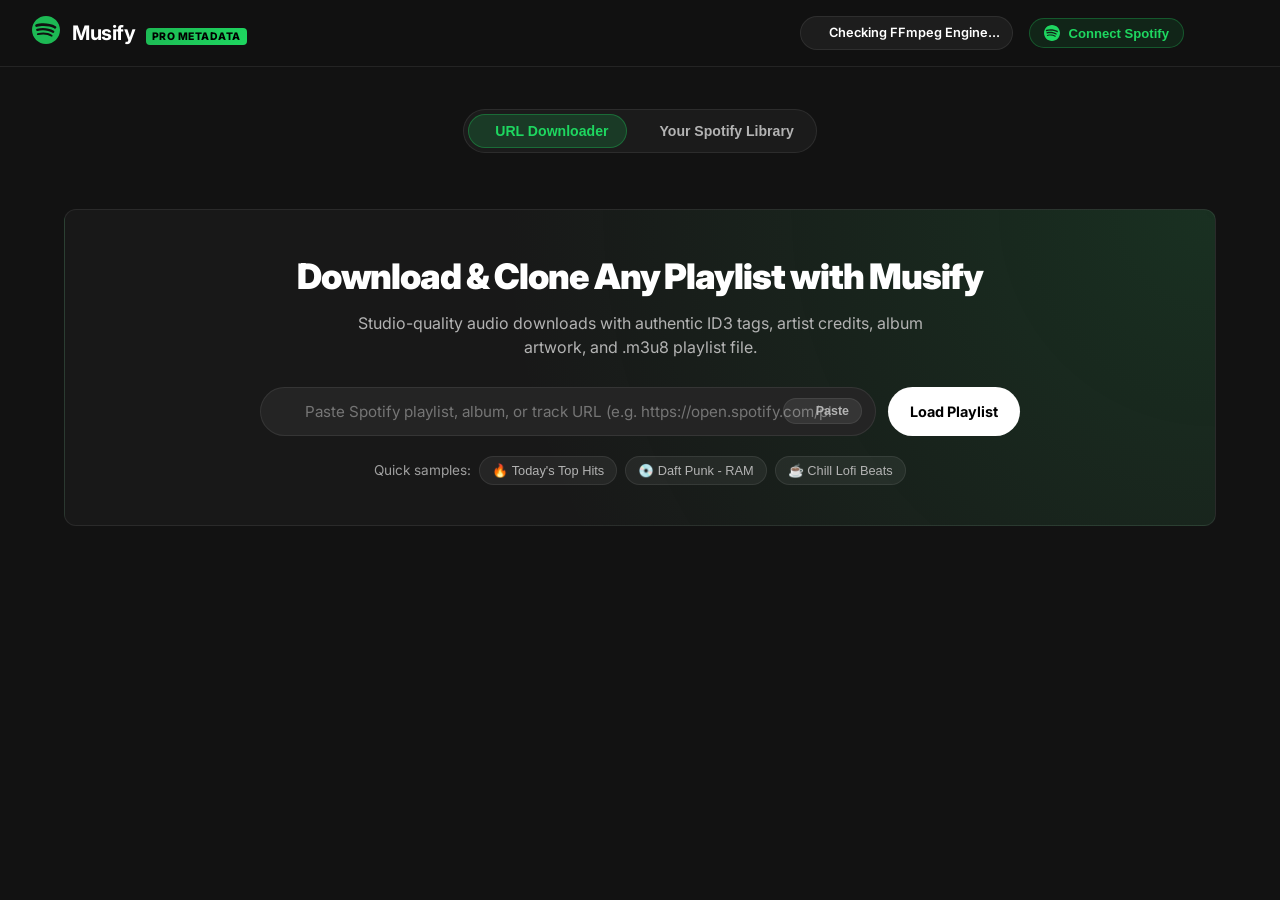
==== docs/index.html @ 2d32464d "feat: add Continue with Google (Gmail) login and port 9900 browser OAuth listener" ====
<!DOCTYPE html>
<html lang="en">
<head>
  <meta charset="UTF-8">
  <meta name="viewport" content="width=device-width, initial-scale=1.0">
  <title>Musify — Studio-Grade Music & Playlist Downloader</title>
  <link rel="icon" type="image/jpeg" href="logo.jpg">
  <link rel="stylesheet" href="style.css">
  <link rel="preconnect" href="https://fonts.googleapis.com">
  <link rel="preconnect" href="https://fonts.gstatic.com" crossorigin>
  <link href="https://fonts.googleapis.com/css2?family=Inter:wght@400;500;600;700;800&display=swap" rel="stylesheet">
  <!-- Lucide Icons -->
  <script src="https://unpkg.com/lucide@0.460.0" defer></script>
</head>
<body>
  <div class="app-container">
    
    <!-- Top Navigation Bar -->
    <header class="navbar">
      <div class="brand">
        <div class="brand-icon">
          <svg viewBox="0 0 24 24" width="28" height="28" fill="#1DB954">
            <path d="M12 0C5.373 0 0 5.373 0 12s5.373 12 12 12 12-5.373 12-12S18.627 0 12 0zm5.521 17.34c-.24.37-.73.49-1.1.25-3.01-1.84-6.8-2.26-11.26-1.24-.42.1-.84-.16-.94-.58-.1-.42.16-.84.58-.94 4.88-1.12 9.07-.64 12.47 1.41.37.24.49.73.25 1.1zm1.48-3.31c-.3.46-.92.61-1.38.31-3.46-2.13-8.73-2.75-12.82-1.51-.52.16-1.07-.14-1.23-.66-.16-.52.14-1.07.66-1.23 4.67-1.42 10.49-.72 14.46 1.71.46.3.61.92.31 1.38zm.13-3.45C15.02 8.35 8.24 8.12 4.3 9.32c-.63.19-1.3-.17-1.49-.8-.19-.63.17-1.3.8-1.49 4.54-1.38 12.01-1.11 16.66 1.65.57.34.76 1.08.42 1.65-.34.57-1.08.76-1.65.42z"/>
          </svg>
        </div>
        <div class="brand-text">
          <span class="brand-title">Musify</span>
          <span class="brand-badge">PRO METADATA</span>
        </div>
      </div>

      <div class="nav-status">
        <div id="public-url-badge" class="status-pill ready hidden" title="Public domain accessible from any device">
          <i data-lucide="globe"></i>
          <span id="public-url-text">Public Domain Live</span>
          <button type="button" id="btn-copy-public-url" class="btn-text-action" title="Copy Public URL">Copy</button>
        </div>
        <div id="ffmpeg-badge" class="status-pill">
          <span class="status-dot"></span>
          <span id="ffmpeg-status-text">Checking FFmpeg Engine...</span>
        </div>
        <button id="btn-spotify-account" class="btn-spotify-pill" title="Spotify Account" aria-label="Spotify Account">
          <div class="spotify-pill-icon">
            <svg viewBox="0 0 24 24" width="16" height="16" fill="currentColor">
              <path d="M12 0C5.373 0 0 5.373 0 12s5.373 12 12 12 12-5.373 12-12S18.627 0 12 0zm5.521 17.34c-.24.37-.73.49-1.1.25-3.01-1.84-6.8-2.26-11.26-1.24-.42.1-.84-.16-.94-.58-.1-.42.16-.84.58-.94 4.88-1.12 9.07-.64 12.47 1.41.37.24.49.73.25 1.1zm1.48-3.31c-.3.46-.92.61-1.38.31-3.46-2.13-8.73-2.75-12.82-1.51-.52.16-1.07-.14-1.23-.66-.16-.52.14-1.07.66-1.23 4.67-1.42 10.49-.72 14.46 1.71.46.3.61.92.31 1.38zm.13-3.45C15.02 8.35 8.24 8.12 4.3 9.32c-.63.19-1.3-.17-1.49-.8-.19-.63.17-1.3.8-1.49 4.54-1.38 12.01-1.11 16.66 1.65.57.34.76 1.08.42 1.65-.34.57-1.08.76-1.65.42z"/>
            </svg>
          </div>
          <img id="spotify-nav-avatar" class="spotify-nav-avatar hidden" src="" alt="Avatar" />
          <span id="spotify-user-name">Connect Spotify</span>
        </button>
        <button id="btn-mobile-transfer" class="btn-icon" title="Transfer to Mobile via QR" aria-label="Transfer to Mobile">
          <i data-lucide="smartphone"></i>
        </button>
        <button id="btn-settings-toggle" class="btn-icon" title="Preferences" aria-label="Preferences">
          <i data-lucide="settings"></i>
        </button>
      </div>
    </header>

    <!-- Main Content Area -->
    <main class="main-content">

      <!-- Navigation Tabs (Search vs Library) -->
      <div class="nav-tabs-wrapper">
        <div class="nav-tabs">
          <button type="button" id="tab-search" class="nav-tab active">
            <i data-lucide="search"></i> URL Downloader
          </button>
          <button type="button" id="tab-library" class="nav-tab">
            <i data-lucide="library"></i> Your Spotify Library
            <span id="library-status-badge" class="badge-dot hidden"></span>
          </button>
        </div>
      </div>

      <!-- Spotify Library Dashboard Section -->
      <section id="library-section" class="library-section hidden">
        <!-- Logged Out View -->
        <div id="library-logged-out" class="library-card-auth card">
          <div class="auth-card-icon">
            <svg viewBox="0 0 24 24" width="48" height="48" fill="#1DB954">
              <path d="M12 0C5.373 0 0 5.373 0 12s5.373 12 12 12 12-5.373 12-12S18.627 0 12 0zm5.521 17.34c-.24.37-.73.49-1.1.25-3.01-1.84-6.8-2.26-11.26-1.24-.42.1-.84-.16-.94-.58-.1-.42.16-.84.58-.94 4.88-1.12 9.07-.64 12.47 1.41.37.24.49.73.25 1.1zm1.48-3.31c-.3.46-.92.61-1.38.31-3.46-2.13-8.73-2.75-12.82-1.51-.52.16-1.07-.14-1.23-.66-.16-.52.14-1.07.66-1.23 4.67-1.42 10.49-.72 14.46 1.71.46.3.61.92.31 1.38zm.13-3.45C15.02 8.35 8.24 8.12 4.3 9.32c-.63.19-1.3-.17-1.49-.8-.19-.63.17-1.3.8-1.49 4.54-1.38 12.01-1.11 16.66 1.65.57.34.76 1.08.42 1.65-.34.57-1.08.76-1.65.42z"/>
            </svg>
          </div>
          <h2 class="auth-card-title">Link Your Spotify Account</h2>
          <p class="auth-card-desc">Access your private playlists and Liked Songs directly inside Musify with 1-click batch downloads.</p>
          <div class="auth-card-actions">
            <button type="button" id="btn-library-connect" class="btn btn-spotify btn-large">
              <i data-lucide="log-in"></i> Connect with Spotify
            </button>
            <button type="button" id="btn-library-manual-auth" class="btn btn-secondary">
              <i data-lucide="key"></i> Token Login
            </button>
          </div>
        </div>

        <!-- Logged In Library View -->
        <div id="library-logged-in" class="library-dashboard hidden">
          <!-- User Profile Banner -->
          <div class="user-profile-banner card">
            <div class="user-profile-left">
              <img id="user-avatar" class="user-avatar" src="" alt="Avatar" />
              <div class="user-meta">
                <div class="user-name-row">
                  <span id="user-display-name" class="user-display-name">Spotify User</span>
                  <span id="user-badge" class="badge-status-green">CONNECTED</span>
                </div>
                <div class="user-submeta">
                  <span id="user-email"></span>
                  <span class="meta-dot">•</span>
                  <span id="user-followers">0 followers</span>
                  <span class="meta-dot">•</span>
                  <span id="user-product" class="badge-mini">Free</span>
                </div>
              </div>
            </div>
            <div class="user-profile-actions">
              <button type="button" id="btn-refresh-library" class="btn btn-secondary btn-sm" title="Refresh Library">
                <i data-lucide="refresh-cw"></i> Refresh
              </button>
              <button type="button" id="btn-spotify-logout" class="btn btn-outline-danger btn-sm" title="Disconnect Account">
                <i data-lucide="log-out"></i> Disconnect
              </button>
            </div>
          </div>

          <!-- Liked Songs Spotlight Card -->
          <div class="liked-songs-card card">
            <div class="liked-songs-glow"></div>
            <div class="liked-songs-content">
              <div class="liked-songs-icon-box">
                <i data-lucide="heart" class="liked-heart-icon"></i>
              </div>
              <div class="liked-songs-info">
                <span class="liked-badge">FAVORITES</span>
                <h3 class="liked-title">Liked Songs</h3>
                <p id="liked-count-text" class="liked-desc">Loading your saved tracks...</p>
              </div>
            </div>
            <div class="liked-songs-actions">
              <button type="button" id="btn-download-liked" class="btn btn-spotify btn-large" title="Download all Liked Songs">
                <i data-lucide="arrow-down-circle"></i> Download Liked Songs
              </button>
              <button type="button" id="btn-inspect-liked" class="btn btn-secondary" title="View track list">
                <i data-lucide="list"></i> View Tracks
              </button>
            </div>
          </div>

          <!-- User Playlists Section -->
          <div class="library-playlists-header">
            <div class="section-heading">
              <h2 class="library-section-title">Your Playlists</h2>
              <span id="library-playlists-count" class="badge-pill">0 Playlists</span>
            </div>
            <div class="library-search-box">
              <i data-lucide="search" class="lib-search-icon"></i>
              <input type="text" id="library-filter-input" placeholder="Filter your playlists..." />
            </div>
          </div>

          <!-- Playlists Grid -->
          <div id="library-playlists-grid" class="library-playlists-grid">
            <!-- Dynamically populated -->
          </div>
        </div>
      </section>

      <!-- Input Section -->
      <section id="search-section" class="search-section">
        <!-- Auto-Detected Clipboard Banner -->
        <div id="clipboard-banner" class="clipboard-banner card hidden">
          <div class="clipboard-banner-left">
            <i data-lucide="sparkles" class="clipboard-icon"></i>
            <div class="clipboard-banner-text-col">
              <span class="clipboard-title">Spotify link detected in clipboard</span>
              <span id="clipboard-url-preview" class="clipboard-url"></span>
            </div>
          </div>
          <div class="clipboard-banner-actions">
            <button type="button" id="btn-clipboard-load" class="btn btn-primary btn-sm">
              <i data-lucide="arrow-down-circle"></i> Load Playlist
            </button>
            <button type="button" id="btn-clipboard-dismiss" class="btn-icon btn-sm" title="Dismiss" aria-label="Dismiss notification">
              <i data-lucide="x"></i>
            </button>
          </div>
        </div>

        <div class="search-box-card">
          <h1 class="search-headline">Download & Clone Any Playlist with Musify</h1>
          <p class="search-subhead">Studio-quality audio downloads with authentic ID3 tags, artist credits, album artwork, and .m3u8 playlist file.</p>
          
          <form id="fetch-form" class="url-input-container">
            <div class="input-wrapper">
              <i data-lucide="link" class="input-icon"></i>
              <input 
                type="text" 
                id="playlist-url" 
                placeholder="Paste Spotify playlist, album, or track URL (e.g. https://open.spotify.com/playlist/...)"
                autocomplete="off"
                aria-label="Spotify playlist, album, or track URL"
                required
              />
              <button type="button" id="btn-paste-clipboard" class="btn-input-action" title="Paste Spotify URL from Clipboard">
                <i data-lucide="clipboard"></i> Paste
              </button>
              <button type="button" id="btn-clear-url" class="btn-clear hidden" title="Clear">
                <i data-lucide="x"></i>
              </button>
            </div>
            <button type="submit" id="btn-fetch" class="btn btn-primary">
              <span class="btn-text">Load Playlist</span>
              <div class="spinner hidden" id="fetch-spinner"></div>
            </button>
          </form>

          <div class="quick-examples">
            <span>Quick samples:</span>
            <button type="button" class="btn-chip" data-url="https://open.spotify.com/playlist/37i9dQZF1DXcBWIGoYBM5M">🔥 Today's Top Hits</button>
            <button type="button" class="btn-chip" data-url="https://open.spotify.com/album/4m2880jivSbbyEGAKfITCa">💿 Daft Punk - RAM</button>
            <button type="button" class="btn-chip" data-url="https://open.spotify.com/playlist/37i9dQZF1DX4t95PaoR1T0">☕ Chill Lofi Beats</button>
          </div>

          <!-- Recent Playlists History -->
          <div id="recent-section" class="recent-section hidden">
            <div class="recent-header">
              <span class="recent-title"><i data-lucide="history"></i> Recent Playlists</span>
              <button type="button" id="btn-clear-recent" class="btn-text-action">Clear History</button>
            </div>
            <div id="recent-grid" class="recent-grid">
              <!-- Dynamically populated from localStorage -->
            </div>
          </div>
        </div>
      </section>

      <!-- Preferences / Settings Panel (Collapsible) -->
      <section id="settings-panel" class="settings-panel card hidden">
        <div class="settings-header">
          <h3><i data-lucide="sliders"></i> Download Preferences</h3>
          <button id="btn-close-settings" class="btn-icon" title="Close Settings" aria-label="Close Settings"><i data-lucide="x"></i></button>
        </div>
        <div class="settings-grid">
          <div class="form-group">
            <label for="setting-outdir">Download Directory</label>
            <div class="dir-picker-row">
              <input type="text" id="setting-outdir" placeholder="Loading default..." />
              <button type="button" id="btn-browse-folder" class="btn btn-secondary" title="Pick destination folder with Windows dialog">
                <i data-lucide="folder-search"></i> Change...
              </button>
              <button type="button" id="btn-open-dir" class="btn btn-secondary" title="Reveal in Windows Explorer">
                <i data-lucide="folder-open"></i> Open
              </button>
            </div>
            <small>Tracks and playlist files will be saved in subfolders here.</small>
          </div>

          <div class="form-group">
            <label for="setting-format">Audio Format</label>
            <select id="setting-format">
              <option value="mp3" selected>MP3 (Universal compatibility)</option>
              <option value="m4a">M4A / AAC (Apple & Mobile friendly)</option>
              <option value="flac">FLAC (Lossless Source)</option>
              <option value="opus">OPUS (Modern & efficient)</option>
            </select>
          </div>

          <div class="form-group">
            <label for="setting-bitrate">Audio Bitrate</label>
            <select id="setting-bitrate">
              <option value="320" selected>320 kbps (Maximum Quality)</option>
              <option value="256">256 kbps (High Quality)</option>
              <option value="192">192 kbps (Standard Quality)</option>
              <option value="128">128 kbps (Compact)</option>
            </select>
          </div>

          <div class="form-group">
            <label for="setting-naming">File Naming Scheme</label>
            <select id="setting-naming">
              <option value="{artist} - {title}" selected>Artist - Song Title.mp3</option>
              <option value="{track_number} - {artist} - {title}">01 - Artist - Song Title.mp3</option>
            </select>
          </div>

          <div class="form-group">
            <label for="setting-concurrency">Concurrent Downloads</label>
            <select id="setting-concurrency">
              <option value="1">1 track at a time (Sequential)</option>
              <option value="2">2 tracks at a time</option>
              <option value="3" selected>3 tracks at a time (Recommended & Safe)</option>
              <option value="4">4 tracks at a time (Fast)</option>
              <option value="5">5 tracks at a time (Very Fast)</option>
              <option value="6">6 tracks at a time (Ultra Fast)</option>
            </select>
            <small>Safely downloads multiple songs simultaneously with high-speed chunking and rate-limit protection.</small>
          </div>
        </div>

        <div class="settings-toggles">
          <label class="checkbox-label">
            <input type="checkbox" id="toggle-m3u8" checked>
            <span>Create <code>.m3u8</code> playlist file (clones order for media players)</span>
          </label>
          <label class="checkbox-label">
            <input type="checkbox" id="toggle-artwork" checked>
            <span>Embed full-resolution album artwork into audio files</span>
          </label>
          <label class="checkbox-label">
            <input type="checkbox" id="toggle-overwrite">
            <span>Overwrite already downloaded files</span>
          </label>
        </div>
      </section>

      <!-- Skeleton Shimmer Loading Placeholder -->
      <section id="skeleton-section" class="skeleton-section card hidden">
        <div class="skeleton-header">
          <div class="skeleton-box skeleton-cover shimmer"></div>
          <div class="skeleton-meta">
            <div class="skeleton-box skeleton-badge shimmer"></div>
            <div class="skeleton-box skeleton-title shimmer"></div>
            <div class="skeleton-box skeleton-desc shimmer"></div>
            <div class="skeleton-box skeleton-meta-row shimmer"></div>
          </div>
        </div>
        <div class="skeleton-tracks">
          <div class="skeleton-row shimmer"></div>
          <div class="skeleton-row shimmer"></div>
          <div class="skeleton-row shimmer"></div>
          <div class="skeleton-row shimmer"></div>
          <div class="skeleton-row shimmer"></div>
        </div>
      </section>

      <!-- Playlist Preview & Track List Section -->
      <section id="playlist-section" class="playlist-section hidden">
        
        <!-- Playlist Banner Header -->
        <div class="playlist-header card">
          <div class="playlist-cover-wrapper">
            <img id="pl-cover" src="data:image/svg+xml,%3Csvg xmlns='http://www.w3.org/2000/svg' width='1' height='1'%3E%3C/svg%3E" alt="Cover Artwork" class="playlist-cover" />
            <div class="cover-overlay">
              <i data-lucide="music"></i>
            </div>
          </div>
          
          <div class="playlist-info">
            <span id="pl-type" class="pl-type-badge">PLAYLIST</span>
            <h2 id="pl-title" class="pl-title">Playlist Title</h2>
            <p id="pl-desc" class="pl-desc">Curator description</p>
            
            <div class="pl-meta">
              <span class="author"><i data-lucide="user"></i> <strong id="pl-author">Spotify</strong></span>
              <span class="separator">•</span>
              <span class="count"><i data-lucide="list-music"></i> <strong id="pl-count">0</strong> songs</span>
              <span class="separator">•</span>
              <span class="duration"><i data-lucide="clock"></i> <span id="pl-duration">0 min</span></span>
            </div>

            <!-- Quick Quality Switcher Pills -->
            <div class="quick-quality-bar">
              <span class="quick-quality-label"><i data-lucide="sparkles"></i> Quality:</span>
              <div class="quality-pills" id="quality-pills">
                <button type="button" class="pill-btn active" data-format="mp3" data-bitrate="320">MP3 320k</button>
                <button type="button" class="pill-btn" data-format="m4a" data-bitrate="256">M4A 256k</button>
                <button type="button" class="pill-btn" data-format="flac" data-bitrate="320">FLAC Lossless</button>
                <button type="button" class="pill-btn" data-format="opus" data-bitrate="256">OPUS High</button>
              </div>
            </div>

            <div class="pl-actions">
              <button id="btn-start-download" class="btn btn-success btn-large">
                <i data-lucide="download"></i>
                <span id="download-btn-label">Download All (0 tracks)</span>
              </button>

              <button id="btn-retry-failed" class="btn btn-warning hidden" title="Retry downloading failed tracks">
                <i data-lucide="refresh-cw"></i> Retry Failed (<span id="pl-failed-count">0</span>)
              </button>
              
              <button id="btn-open-folder" class="btn btn-secondary" title="Open Destination Folder">
                <i data-lucide="folder"></i> Open Folder
              </button>

              <div class="select-controls">
                <button type="button" id="btn-select-all" class="btn-text-action">Select All</button>
                <span class="separator">|</span>
                <button type="button" id="btn-deselect-all" class="btn-text-action">Deselect All</button>
                <span class="separator">|</span>
                <button type="button" id="btn-invert-select" class="btn-text-action">Invert</button>
                <span class="selection-pill" id="selection-summary-pill">0 selected</span>
              </div>
            </div>
          </div>
        </div>

        <!-- In-Playlist Search & Filter Bar -->
        <div class="filter-controls-bar">
          <div class="filter-input-wrapper">
            <i data-lucide="search" class="filter-icon"></i>
            <input 
              type="text" 
              id="track-filter-input" 
              placeholder="Filter songs by title, artist, or album..." 
              autocomplete="off" 
              aria-label="Filter songs by title, artist, or album"
            />
            <button type="button" id="btn-clear-filter" class="btn-clear hidden" title="Clear filter" aria-label="Clear song filter">
              <i data-lucide="x"></i>
            </button>
          </div>
          <div class="filter-quick-chips" id="filter-quick-chips">
            <button type="button" class="filter-chip active" data-filter="all">All (<span id="chip-all-count">0</span>)</button>
            <button type="button" class="filter-chip" data-filter="selected">Selected (<span id="chip-selected-count">0</span>)</button>
            <button type="button" class="filter-chip" data-filter="unselected">Unselected (<span id="chip-unselected-count">0</span>)</button>
            <button type="button" class="filter-chip" data-filter="downloaded">Downloaded (<span id="chip-done-count">0</span>)</button>
            <button type="button" class="filter-chip" data-filter="failed">Failed (<span id="chip-failed-count">0</span>)</button>
          </div>
          <div class="filter-stats">
            <span id="filter-counter" class="filter-counter-badge">Showing all songs</span>
          </div>
        </div>

        <!-- Tracks Table -->
        <div class="tracks-card card">
          <div class="tracks-table-header">
            <div class="col-check">
              <input type="checkbox" id="check-all" checked title="Toggle all" aria-label="Select or deselect all tracks" />
            </div>
            <div class="col-num">#</div>
            <div class="col-title">Title & Artist</div>
            <div class="col-album">Album</div>
            <div class="col-dur"><i data-lucide="clock"></i></div>
            <div class="col-actions">Get</div>
            <div class="col-status">Status</div>
          </div>

          <div id="tracks-list" class="tracks-list">
            <!-- Dynamically populated rows -->
          </div>

          <div id="tracks-sentinel" class="tracks-sentinel hidden">
            <button type="button" id="btn-load-more" class="btn btn-secondary btn-sm">
              <i data-lucide="chevrons-down"></i> Load More Tracks...
            </button>
          </div>
        </div>

      </section>

    </main>

    <!-- Expandable Live Queue Drawer -->
    <div id="queue-drawer" class="queue-drawer card hidden">
      <div class="queue-header">
        <div class="queue-heading">
          <i data-lucide="layers"></i>
          <span>Active Download Stream</span>
          <span class="queue-badge" id="queue-active-count">0 active</span>
        </div>
        <button type="button" id="btn-close-queue" class="btn-icon" title="Hide Queue" aria-label="Close Live Queue Drawer"><i data-lucide="chevron-down"></i></button>
      </div>
      <div id="queue-items-container" class="queue-items-container">
        <div class="queue-empty" id="queue-empty-msg">No active downloads in flight</div>
      </div>
    </div>

    <!-- Floating Live Download Bar -->
    <footer id="download-bar" class="download-bar hidden">
      <div class="bar-content">
        <div class="bar-left">
          <div class="pulse-indicator"></div>
          <div class="bar-details">
            <div class="bar-title">
              <span id="bar-status-text">Downloading tracks...</span>
              <span id="bar-progress-text" class="bar-counter">0 / 0 (0%)</span>
            </div>
            <div class="bar-metrics-row">
              <span id="bar-speed" class="bar-metric"><i data-lucide="zap"></i> <span id="bar-speed-val">0 KB/s</span></span>
              <span class="bar-metric-sep">•</span>
              <span id="bar-eta" class="bar-metric"><i data-lucide="timer"></i> <span id="bar-eta-val">Calculating...</span></span>
              <span class="bar-metric-sep">•</span>
              <span id="bar-streams" class="bar-metric"><i data-lucide="layers"></i> <span id="bar-streams-val">3 active</span></span>
            </div>
            <div class="progress-track">
              <div id="bar-progress-fill" class="progress-fill" style="width: 0%"></div>
            </div>
          </div>
        </div>

        <div class="bar-right">
          <button id="btn-bar-toggle-queue" class="btn btn-secondary btn-sm" title="Toggle Live Queue">
            <i data-lucide="layers"></i> Queue (<span id="btn-queue-count">0</span>)
          </button>
          <button id="btn-bar-open-folder" class="btn btn-secondary btn-sm" title="Open Destination Folder">
            <i data-lucide="folder"></i> Show in Explorer
          </button>
          <button id="btn-bar-cancel" class="btn btn-danger btn-sm" title="Cancel Active Downloads">
            <i data-lucide="x-circle"></i> Cancel
          </button>
        </div>
      </div>
    </footer>

    <!-- Floating Audio Preview Mini-Player -->
    <div id="mini-player" class="mini-player card hidden">
      <div class="mini-player-track">
        <img id="mp-cover" src="data:image/svg+xml,%3Csvg xmlns='http://www.w3.org/2000/svg' width='1' height='1'%3E%3C/svg%3E" alt="Cover" class="mp-cover" />
        <div class="mp-details">
          <div class="mp-title-row">
            <span id="mp-title" class="mp-title">Song Title</span>
            <span id="mp-quality-badge" class="badge-status queued">Preview (30s)</span>
          </div>
          <div id="mp-artist" class="mp-artist">Artist Name</div>
        </div>
      </div>
      <div class="mp-center-controls">
        <button id="mp-btn-play" class="btn-icon btn-mp-play" aria-label="Play or Pause"><i data-lucide="pause"></i></button>
        <div class="mp-timeline">
          <span id="mp-current-time" class="mp-time">0:00</span>
          <div class="mp-progress-bar" id="mp-progress-bar">
            <div id="mp-progress-fill" class="mp-progress-fill" style="width: 0%"></div>
          </div>
          <span id="mp-total-time" class="mp-time">0:30</span>
        </div>
      </div>
      <div class="mp-right-controls">
        <div class="equalizer-bars" id="equalizer-bars">
          <span></span><span></span><span></span><span></span>
        </div>
        <button id="mp-btn-lyrics" class="btn-icon" title="Karaoke Synced Lyrics" aria-label="Toggle Lyrics"><i data-lucide="mic-2"></i></button>
        <button id="mp-btn-mute" class="btn-icon" title="Mute / Unmute" aria-label="Mute or Unmute"><i data-lucide="volume-2"></i></button>
        <input type="range" id="mp-volume" min="0" max="1" step="0.05" value="0.8" class="mp-slider" title="Volume" aria-label="Audio Volume" />
        <button id="mp-btn-close" class="btn-icon" title="Close Preview" aria-label="Close Preview Player"><i data-lucide="x"></i></button>
      </div>
    </div>

    <!-- Glassmorphic Karaoke Synced Lyrics Drawer -->
    <div id="lyrics-drawer" class="lyrics-drawer card hidden">
      <div class="lyrics-drawer-header">
        <div class="lyrics-header-info">
          <i data-lucide="mic-2" class="lyrics-header-icon"></i>
          <div>
            <div id="lyrics-track-title" class="lyrics-title">Song Title</div>
            <div id="lyrics-track-artist" class="lyrics-artist">Live Synchronized</div>
          </div>
        </div>
        <div class="lyrics-header-actions">
          <span id="lyrics-source-badge" class="badge-status completed">SYNCED</span>
          <button type="button" id="btn-close-lyrics" class="btn-icon" title="Close Lyrics" aria-label="Close Lyrics"><i data-lucide="x"></i></button>
        </div>
      </div>
      <div id="lyrics-lines-container" class="lyrics-lines-container">
        <div class="lyrics-empty-state">
          <i data-lucide="music-2"></i>
          <p>Play a track to view live synchronized lyrics</p>
        </div>
      </div>
    </div>

    <!-- Download Completion Celebration Modal -->
    <div id="completion-modal" class="modal-overlay hidden" role="dialog" aria-modal="true" aria-labelledby="modal-title">
      <div class="modal-card card">
        <div class="modal-icon-success">
          <i data-lucide="check-circle-2"></i>
        </div>
        <h2 id="modal-title" class="modal-title">Downloads Complete!</h2>
        <p id="modal-summary-text" class="modal-desc">All selected tracks have been downloaded with metadata and high-res cover art.</p>
        
        <div class="modal-stats-grid">
          <div class="modal-stat">
            <span class="stat-num" id="modal-stat-count">0</span>
            <span class="stat-label">Tracks Saved</span>
          </div>
          <div class="modal-stat">
            <span class="stat-num" id="modal-stat-time">0s</span>
            <span class="stat-label">Total Time</span>
          </div>
          <div class="modal-stat">
            <span class="stat-num" id="modal-stat-failures">0</span>
            <span class="stat-label">Failed</span>
          </div>
        </div>

        <div class="modal-actions">
          <button id="btn-modal-retry-failed" class="btn btn-warning btn-large hidden">
            <i data-lucide="refresh-cw"></i> Retry Failed Tracks (<span id="modal-failed-count">0</span>)
          </button>
          <button id="btn-modal-open-folder" class="btn btn-success btn-large">
            <i data-lucide="folder-open"></i> Open Music Folder
          </button>
          <button id="btn-modal-close" class="btn btn-secondary">
            Close
          </button>
        </div>
      </div>
    </div>

    <!-- Spotify Connect & Auth Modal -->
    <div id="spotify-auth-modal" class="modal-overlay hidden">
      <div class="modal-card auth-modal-card">
        <div class="modal-header">
          <div class="auth-modal-title-row">
            <svg viewBox="0 0 24 24" width="28" height="28" fill="#1DB954">
              <path d="M12 0C5.373 0 0 5.373 0 12s5.373 12 12 12 12-5.373 12-12S18.627 0 12 0zm5.521 17.34c-.24.37-.73.49-1.1.25-3.01-1.84-6.8-2.26-11.26-1.24-.42.1-.84-.16-.94-.58-.1-.42.16-.84.58-.94 4.88-1.12 9.07-.64 12.47 1.41.37.24.49.73.25 1.1zm1.48-3.31c-.3.46-.92.61-1.38.31-3.46-2.13-8.73-2.75-12.82-1.51-.52.16-1.07-.14-1.23-.66-.16-.52.14-1.07.66-1.23 4.67-1.42 10.49-.72 14.46 1.71.46.3.61.92.31 1.38zm.13-3.45C15.02 8.35 8.24 8.12 4.3 9.32c-.63.19-1.3-.17-1.49-.8-.19-.63.17-1.3.8-1.49 4.54-1.38 12.01-1.11 16.66 1.65.57.34.76 1.08.42 1.65-.34.57-1.08.76-1.65.42z"/>
            </svg>
            <h2 class="modal-title">Link Spotify Account</h2>
          </div>
          <button type="button" id="btn-close-auth-modal" class="btn-icon" title="Close" aria-label="Close modal">
            <i data-lucide="x"></i>
          </button>
        </div>

        <div class="auth-modal-body">
          <!-- Method 1: Google & Browser Authorization -->
          <div class="auth-method-card active">
            <div class="auth-method-header">
              <span class="auth-badge-recommended">RECOMMENDED</span>
              <h3 class="auth-method-title">Browser Authorization</h3>
              <p class="auth-method-desc">Opens in your default browser (Chrome/Edge) where your Spotify or Google account is already logged in. Zero webview blocks!</p>
            </div>

            <div class="auth-actions-stack">
              <!-- Google / Gmail Login Button -->
              <button type="button" id="btn-modal-google-login" class="btn btn-google btn-block btn-large">
                <svg viewBox="0 0 24 24" width="22" height="22" class="google-icon">
                  <path fill="#4285F4" d="M22.56 12.25c0-.78-.07-1.53-.2-2.25H12v4.26h5.92c-.26 1.37-1.04 2.53-2.21 3.31v2.77h3.57c2.08-1.92 3.28-4.74 3.28-8.09z"/>
                  <path fill="#34A853" d="M12 23c2.97 0 5.46-.98 7.28-2.66l-3.57-2.77c-.98.66-2.23 1.06-3.71 1.06-2.86 0-5.29-1.93-6.16-4.53H2.18v2.84C3.99 20.53 7.7 23 12 23z"/>
                  <path fill="#FBBC05" d="M5.84 14.09c-.22-.66-.35-1.36-.35-2.09s.13-1.43.35-2.09V7.06H2.18C1.43 8.55 1 10.22 1 12s.43 3.45 1.18 4.94l2.85-2.22.81-.63z"/>
                  <path fill="#EA4335" d="M12 5.38c1.62 0 3.06.56 4.21 1.64l3.15-3.15C17.45 2.09 14.97 1 12 1 7.7 1 3.99 3.47 2.18 7.06l3.66 2.84c.87-2.6 3.3-4.52 6.16-4.52z"/>
                </svg>
                <span>Continue with Google (Gmail Account)</span>
              </button>

              <!-- Standard Spotify Login Button -->
              <button type="button" id="btn-modal-oauth-login" class="btn btn-spotify btn-block">
                <svg viewBox="0 0 24 24" width="20" height="20" fill="currentColor">
                  <path d="M12 0C5.373 0 0 5.373 0 12s5.373 12 12 12 12-5.373 12-12S18.627 0 12 0zm5.521 17.34c-.24.37-.73.49-1.1.25-3.01-1.84-6.8-2.26-11.26-1.24-.42.1-.84-.16-.94-.58-.1-.42.16-.84.58-.94 4.88-1.12 9.07-.64 12.47 1.41.37.24.49.73.25 1.1zm1.48-3.31c-.3.46-.92.61-1.38.31-3.46-2.13-8.73-2.75-12.82-1.51-.52.16-1.07-.14-1.23-.66-.16-.52.14-1.07.66-1.23 4.67-1.42 10.49-.72 14.46 1.71.46.3.61.92.31 1.38zm.13-3.45C15.02 8.35 8.24 8.12 4.3 9.32c-.63.19-1.3-.17-1.49-.8-.19-.63.17-1.3.8-1.49 4.54-1.38 12.01-1.11 16.66 1.65.57.34.76 1.08.42 1.65-.34.57-1.08.76-1.65.42z"/>
                </svg>
                <span>Continue with Spotify Login</span>
              </button>

              <button type="button" id="btn-copy-auth-link" class="btn-text-link" title="Copy authorization link to paste in any browser">
                <i data-lucide="copy"></i> Copy Link to Clipboard
              </button>
            </div>

            <div id="auth-waiting-banner" class="auth-waiting-banner hidden">
              <div class="spinner-small"></div>
              <span>Browser opened! Complete login in your browser — this window will link automatically.</span>
            </div>
          </div>

          <div class="auth-divider">
            <span>OR CONNECT WITH ACCESS TOKEN</span>
          </div>

          <!-- Method 2: Manual Token -->
          <div class="auth-method-card">
            <h3 class="auth-method-title">Enter Spotify Access Token</h3>
            <p class="auth-method-desc">Paste an OAuth access token from Spotify Developer Console or Web Player.</p>
            <div class="manual-token-input-row">
              <input type="password" id="input-manual-token" placeholder="Bearer BQC... (Spotify access token)" autocomplete="off" />
              <button type="button" id="btn-submit-manual-token" class="btn btn-secondary">
                Connect
              </button>
            </div>
          </div>
        </div>
      </div>
    </div>

    <!-- Mobile Transfer & QR Modal -->
    <div id="mobile-transfer-modal" class="modal-overlay hidden" role="dialog" aria-modal="true" aria-labelledby="mobile-modal-title">
      <div class="modal-card mobile-modal-card">
        <div class="modal-header">
          <div class="auth-modal-title-row">
            <i data-lucide="smartphone" class="mobile-modal-icon"></i>
            <div>
              <h2 id="mobile-modal-title" class="modal-title">Transfer to Mobile Phone</h2>
              <p class="modal-subtitle">Direct Wi-Fi download to iOS & Android — zero cables needed</p>
            </div>
          </div>
          <button type="button" id="btn-close-mobile-modal" class="btn-icon" title="Close" aria-label="Close modal">
            <i data-lucide="x"></i>
          </button>
        </div>

        <div class="mobile-modal-body">
          <div class="qr-mode-tabs">
            <button type="button" id="tab-qr-lan" class="qr-tab active">
              <i data-lucide="wifi"></i> Local Wi-Fi (Fastest)
            </button>
            <button type="button" id="tab-qr-tunnel" class="qr-tab">
              <i data-lucide="globe"></i> Cloudflare HTTPS
            </button>
          </div>

          <div class="qr-display-card">
            <div id="qr-code-wrapper" class="qr-code-wrapper">
              <div class="spinner"></div>
            </div>
            <div class="qr-link-info">
              <span class="qr-instructions">Scan with your Phone Camera on the same Wi-Fi:</span>
              <div class="qr-url-row">
                <input type="text" id="mobile-transfer-url" readonly class="qr-url-input" />
                <button type="button" id="btn-copy-mobile-url" class="btn btn-secondary btn-sm" title="Copy URL">
                  <i data-lucide="copy"></i> Copy
                </button>
              </div>
            </div>
          </div>

          <div class="mobile-transfer-features">
            <div class="mobile-feature-item">
              <i data-lucide="package"></i>
              <span>1-Tap download entire playlists as <b>.ZIP</b></span>
            </div>
            <div class="mobile-feature-item">
              <i data-lucide="download"></i>
              <span>Save tracks directly into iPhone Files / Android storage</span>
            </div>
            <div class="mobile-feature-item">
              <i data-lucide="mic-2"></i>
              <span>Stream downloaded tracks with synced lyrics on mobile</span>
            </div>
          </div>
        </div>
      </div>
    </div>

    <!-- Toast Notification Container -->
    <div id="toast-container" class="toast-container"></div>

    <!-- Audio Player Preview (Hidden) -->
    <audio id="audio-preview-player" preload="none"></audio>

  </div>

  <script src="app.js"></script>
</body>
</html>
---- docs/style.css ----
/* ==========================================================================
   Spotify Playlist Cloner & Downloader - Dark UI Styling
   ========================================================================== */

:root {
  --bg-base: #121212;
  --bg-surface: #181818;
  --bg-surface-elevated: #242424;
  --bg-card-hover: #2a2a2a;
  --border-color: rgba(255, 255, 255, 0.08);

  --spotify-green: #1db954;
  --spotify-green-hover: #1ed760;
  --spotify-green-glow: rgba(29, 185, 84, 0.35);

  --text-primary: #ffffff;
  --text-secondary: #b3b3b3;
  --text-muted: #9e9e9e;

  --status-pending: #4a5568;
  --status-searching: #d69e2e;
  --status-downloading: #3182ce;
  --status-tagging: #805ad5;
  --status-completed: #38a169;
  --status-failed: #e53e3e;

  --font-main: "Inter", "Circular Std", -apple-system, BlinkMacSystemFont, "Segoe UI", Roboto, Helvetica, Arial, sans-serif;
  --radius-sm: 4px;
  --radius-md: 8px;
  --radius-lg: 12px;
  --radius-pill: 9999px;
  --transition: all 0.2s cubic-bezier(0.4, 0, 0.2, 1);
}

* {
  box-sizing: border-box;
  margin: 0;
  padding: 0;
}

body {
  background-color: var(--bg-base);
  color: var(--text-primary);
  font-family: var(--font-main);
  line-height: 1.5;
  overflow-x: hidden;
  min-height: 100vh;
}

.app-container {
  display: flex;
  flex-direction: column;
  min-height: 100vh;
  padding-bottom: 90px; /* Space for sticky download bar */
}

/* ==========================================================================
   Top Navigation
   ========================================================================== */

.navbar {
  display: flex;
  justify-content: space-between;
  align-items: center;
  padding: 16px 32px;
  background-color: rgba(18, 18, 18, 0.95);
  backdrop-filter: blur(12px);
  border-bottom: 1px solid var(--border-color);
  position: sticky;
  top: 0;
  z-index: 100;
}

.brand {
  display: flex;
  align-items: center;
  gap: 12px;
}

.brand-title {
  font-size: 1.25rem;
  font-weight: 700;
  letter-spacing: -0.02em;
}

.brand-badge {
  font-size: 0.65rem;
  font-weight: 800;
  background: linear-gradient(135deg, #1db954, #1ed760);
  color: #000;
  padding: 2px 6px;
  border-radius: 4px;
  margin-left: 6px;
  letter-spacing: 0.05em;
}

.nav-status {
  display: flex;
  align-items: center;
  gap: 16px;
}

.status-pill {
  display: inline-flex;
  align-items: center;
  gap: 8px;
  padding: 6px 12px;
  border-radius: var(--radius-pill);
  font-size: 0.8rem;
  font-weight: 600;
  background-color: rgba(255, 255, 255, 0.05);
  border: 1px solid var(--border-color);
}

.status-pill.ready .status-dot {
  background-color: var(--spotify-green);
  box-shadow: 0 0 8px var(--spotify-green);
}

.status-dot {
  width: 8px;
  height: 8px;
  border-radius: 50%;
  display: inline-block;
}

/* ==========================================================================
   Buttons & Controls
   ========================================================================== */

.btn {
  display: inline-flex;
  align-items: center;
  justify-content: center;
  gap: 8px;
  font-family: inherit;
  font-weight: 700;
  font-size: 0.9rem;
  border-radius: var(--radius-pill);
  border: none;
  cursor: pointer;
  padding: 10px 22px;
  transition: var(--transition);
  text-decoration: none;
}

.btn-primary {
  background-color: var(--text-primary);
  color: #000000;
}
.btn-primary:hover {
  transform: scale(1.03);
  background-color: #f0f0f0;
}

.btn-success {
  background-color: var(--spotify-green);
  color: #000000;
  box-shadow: 0 4px 14px var(--spotify-green-glow);
}
.btn-success:hover {
  background-color: var(--spotify-green-hover);
  transform: scale(1.03);
  box-shadow: 0 6px 20px var(--spotify-green-glow);
}

.btn-secondary {
  background-color: rgba(255, 255, 255, 0.08);
  color: var(--text-primary);
  border: 1px solid var(--border-color);
}
.btn-secondary:hover {
  background-color: rgba(255, 255, 255, 0.15);
}

.btn-danger {
  background-color: #e53e3e;
  color: #ffffff;
}
.btn-danger:hover {
  background-color: #c53030;
}

.btn-large {
  padding: 14px 32px;
  font-size: 1rem;
}

.btn-sm {
  padding: 6px 14px;
  font-size: 0.8rem;
}

.btn-icon {
  background: none;
  border: none;
  color: var(--text-secondary);
  cursor: pointer;
  padding: 8px;
  border-radius: 50%;
  display: flex;
  align-items: center;
  justify-content: center;
  transition: var(--transition);
}
.btn-icon:hover {
  color: var(--text-primary);
  background-color: rgba(255, 255, 255, 0.1);
}

.btn-chip {
  background: rgba(255, 255, 255, 0.06);
  border: 1px solid var(--border-color);
  color: var(--text-secondary);
  padding: 6px 12px;
  border-radius: var(--radius-pill);
  font-size: 0.8rem;
  font-weight: 500;
  cursor: pointer;
  transition: var(--transition);
}
.btn-chip:hover {
  background: rgba(255, 255, 255, 0.12);
  color: var(--text-primary);
  border-color: rgba(255, 255, 255, 0.2);
}

.btn-text-action {
  background: none;
  border: none;
  color: var(--text-secondary);
  font-size: 0.85rem;
  font-weight: 600;
  cursor: pointer;
  transition: var(--transition);
}
.btn-text-action:hover {
  color: var(--text-primary);
  text-decoration: underline;
}

/* ==========================================================================
   Main Content Layout
   ========================================================================== */

.main-content {
  max-width: 1200px;
  width: 100%;
  margin: 0 auto;
  padding: 32px 24px;
  display: flex;
  flex-direction: column;
  gap: 32px;
}

.card {
  background-color: var(--bg-surface);
  border: 1px solid var(--border-color);
  border-radius: var(--radius-lg);
  padding: 24px;
}

/* ==========================================================================
   Search / Input Hero
   ========================================================================== */

.search-section {
  display: flex;
  flex-direction: column;
}

.search-box-card {
  background: radial-gradient(circle at top right, rgba(29, 185, 84, 0.15), transparent 60%), var(--bg-surface);
  border: 1px solid var(--border-color);
  border-radius: var(--radius-lg);
  padding: 40px 32px;
  text-align: center;
}

.search-headline {
  font-size: 2.2rem;
  font-weight: 900;
  letter-spacing: -0.03em;
  margin-bottom: 8px;
}

.search-subhead {
  color: var(--text-secondary);
  font-size: 1rem;
  max-width: 600px;
  margin: 0 auto 28px;
}

.url-input-container {
  display: flex;
  gap: 12px;
  max-width: 760px;
  margin: 0 auto 20px;
}

.input-wrapper {
  position: relative;
  flex: 1;
  display: flex;
  align-items: center;
}

.input-icon {
  position: absolute;
  left: 16px;
  color: var(--text-muted);
  width: 18px;
  height: 18px;
  pointer-events: none;
}

.input-wrapper input {
  width: 100%;
  padding: 14px 44px 14px 44px;
  background-color: var(--bg-surface-elevated);
  border: 1px solid var(--border-color);
  border-radius: var(--radius-pill);
  color: var(--text-primary);
  font-family: inherit;
  font-size: 0.95rem;
  outline: none;
  transition: var(--transition);
}
.input-wrapper input:focus {
  border-color: var(--spotify-green);
  box-shadow: 0 0 0 3px rgba(29, 185, 84, 0.25);
  background-color: #2e2e2e;
}

.btn-clear {
  position: absolute;
  right: 14px;
  background: none;
  border: none;
  color: var(--text-muted);
  cursor: pointer;
  display: flex;
  padding: 4px;
}
.btn-clear:hover {
  color: var(--text-primary);
}

.quick-examples {
  display: flex;
  align-items: center;
  justify-content: center;
  gap: 8px;
  flex-wrap: wrap;
  font-size: 0.85rem;
  color: var(--text-muted);
}

/* ==========================================================================
   Preferences Panel
   ========================================================================== */

.settings-panel {
  animation: slideDown 0.25s ease-out;
}

@keyframes slideDown {
  from { opacity: 0; transform: translateY(-10px); }
  to { opacity: 1; transform: translateY(0); }
}

.settings-header {
  display: flex;
  justify-content: space-between;
  align-items: center;
  margin-bottom: 20px;
}

.settings-header h3 {
  display: flex;
  align-items: center;
  gap: 8px;
  font-size: 1.1rem;
}

.settings-grid {
  display: grid;
  grid-template-columns: repeat(auto-fit, minmax(240px, 1fr));
  gap: 16px;
  margin-bottom: 20px;
}

.form-group {
  display: flex;
  flex-direction: column;
  gap: 6px;
}

.form-group label {
  font-size: 0.85rem;
  font-weight: 600;
  color: var(--text-secondary);
}

.form-group select,
.form-group input {
  background-color: var(--bg-surface-elevated);
  border: 1px solid var(--border-color);
  color: var(--text-primary);
  font-family: inherit;
  font-size: 0.9rem;
  padding: 10px 14px;
  border-radius: var(--radius-md);
  outline: none;
}
.form-group select:focus,
.form-group input:focus {
  border-color: var(--spotify-green);
}

.form-group small {
  font-size: 0.75rem;
  color: var(--text-muted);
}

.dir-picker-row {
  display: flex;
  gap: 8px;
}
.dir-picker-row input {
  flex: 1;
}

.settings-toggles {
  display: flex;
  flex-direction: column;
  gap: 10px;
  padding-top: 14px;
  border-top: 1px solid var(--border-color);
}

.checkbox-label {
  display: flex;
  align-items: center;
  gap: 10px;
  font-size: 0.85rem;
  color: var(--text-secondary);
  cursor: pointer;
}

.checkbox-label input[type="checkbox"] {
  accent-color: var(--spotify-green);
  width: 16px;
  height: 16px;
  cursor: pointer;
}

/* ==========================================================================
   Playlist Header Card
   ========================================================================== */

.playlist-header {
  display: flex;
  gap: 28px;
  align-items: flex-start;
}

.playlist-cover-wrapper {
  position: relative;
  width: 180px;
  height: 180px;
  flex-shrink: 0;
  border-radius: var(--radius-md);
  overflow: hidden;
  box-shadow: 0 8px 24px rgba(0, 0, 0, 0.5);
  background-color: var(--bg-surface-elevated);
}

.playlist-cover {
  width: 100%;
  height: 100%;
  object-fit: cover;
  transition: transform 0.3s ease;
}

.cover-overlay {
  position: absolute;
  inset: 0;
  background: rgba(0, 0, 0, 0.3);
  display: flex;
  align-items: center;
  justify-content: center;
  opacity: 0;
  transition: opacity 0.2s ease;
}
.playlist-cover-wrapper:hover .cover-overlay {
  opacity: 1;
}
.playlist-cover-wrapper:hover .playlist-cover {
  transform: scale(1.05);
}

.playlist-info {
  display: flex;
  flex-direction: column;
  flex: 1;
}

.pl-type-badge {
  font-size: 0.75rem;
  font-weight: 700;
  letter-spacing: 0.08em;
  color: var(--text-secondary);
  text-transform: uppercase;
  margin-bottom: 4px;
}

.pl-title {
  font-size: 2rem;
  font-weight: 900;
  letter-spacing: -0.02em;
  margin-bottom: 8px;
  line-height: 1.2;
}

.pl-desc {
  color: var(--text-secondary);
  font-size: 0.9rem;
  margin-bottom: 14px;
  line-height: 1.4;
  display: -webkit-box;
  -webkit-line-clamp: 2;
  -webkit-box-orient: vertical;
  overflow: hidden;
}

.pl-meta {
  display: flex;
  align-items: center;
  gap: 8px;
  font-size: 0.85rem;
  color: var(--text-secondary);
  margin-bottom: 20px;
}

.pl-meta span {
  display: inline-flex;
  align-items: center;
  gap: 4px;
}

.pl-meta .separator {
  color: var(--text-muted);
}

.pl-actions {
  display: flex;
  align-items: center;
  gap: 16px;
  flex-wrap: wrap;
}

.select-controls {
  display: flex;
  align-items: center;
  gap: 8px;
  margin-left: auto;
}

/* ==========================================================================
   Tracks List Table
   ========================================================================== */

.tracks-card {
  padding: 16px;
}

.tracks-table-header {
  display: grid;
  grid-template-columns: 36px 36px 1fr 180px 65px 45px 130px;
  align-items: center;
  padding: 8px 12px;
  border-bottom: 1px solid var(--border-color);
  font-size: 0.75rem;
  font-weight: 700;
  text-transform: uppercase;
  letter-spacing: 0.05em;
  color: var(--text-muted);
}

.tracks-list {
  display: flex;
  flex-direction: column;
  margin-top: 6px;
}

.track-row {
  display: grid;
  grid-template-columns: 36px 36px 1fr 180px 65px 45px 130px;
  align-items: center;
  padding: 10px 12px;
  border-radius: var(--radius-md);
  font-size: 0.9rem;
  transition: background-color 0.15s ease;
}

.track-row:hover,
.track-row:focus-within {
  background-color: var(--bg-card-hover);
}

.track-row:focus-within {
  outline: 1px solid rgba(29, 185, 84, 0.4);
}

.col-check {
  display: flex;
  align-items: center;
}

.track-checkbox,
#check-all {
  accent-color: var(--spotify-green);
  width: 16px;
  height: 16px;
  cursor: pointer;
}

.col-num {
  color: var(--text-muted);
  font-size: 0.85rem;
}

.col-title {
  display: flex;
  align-items: center;
  gap: 12px;
  overflow: hidden;
}

.track-thumbnail {
  width: 40px;
  height: 40px;
  border-radius: 4px;
  object-fit: cover;
  flex-shrink: 0;
  background-color: var(--bg-surface-elevated);
}

.track-details {
  display: flex;
  flex-direction: column;
  overflow: hidden;
}

.track-name-row {
  display: flex;
  align-items: center;
  gap: 8px;
}

.track-name {
  font-weight: 600;
  color: var(--text-primary);
  white-space: nowrap;
  overflow: hidden;
  text-overflow: ellipsis;
}

.explicit-tag {
  background-color: rgba(255, 255, 255, 0.2);
  color: var(--text-primary);
  font-size: 0.6rem;
  padding: 1px 4px;
  border-radius: 2px;
  font-weight: 700;
}

.track-artist {
  font-size: 0.8rem;
  color: var(--text-secondary);
  white-space: nowrap;
  overflow: hidden;
  text-overflow: ellipsis;
}

.btn-preview-play {
  background: none;
  border: none;
  color: var(--text-muted);
  cursor: pointer;
  display: flex;
  align-items: center;
  padding: 2px;
  border-radius: 50%;
  transition: var(--transition);
}
.btn-preview-play:hover {
  color: var(--spotify-green);
  transform: scale(1.1);
}

.col-album {
  color: var(--text-secondary);
  font-size: 0.85rem;
  white-space: nowrap;
  overflow: hidden;
  text-overflow: ellipsis;
  padding-right: 12px;
}

.col-dur {
  color: var(--text-muted);
  font-size: 0.85rem;
}

.col-actions {
  display: flex;
  align-items: center;
  justify-content: center;
}

.btn-single-dl {
  background: rgba(255, 255, 255, 0.05);
  border: 1px solid var(--border-color);
  color: var(--text-secondary);
  border-radius: 50%;
  width: 28px;
  height: 28px;
  display: flex;
  align-items: center;
  justify-content: center;
  cursor: pointer;
  transition: var(--transition);
  padding: 0;
}

.btn-single-dl i {
  width: 14px;
  height: 14px;
}

.btn-single-dl:hover {
  background: var(--spotify-green);
  color: #000;
  border-color: var(--spotify-green);
  transform: scale(1.12);
  box-shadow: 0 0 8px var(--spotify-green-glow);
}

.col-status {
  display: flex;
  align-items: center;
  min-width: 0;
  overflow: hidden;
}

/* Status Badges */
.badge-status {
  display: inline-block;
  white-space: nowrap;
  overflow: hidden;
  text-overflow: ellipsis;
  max-width: 100%;
  font-size: 0.75rem;
  font-weight: 600;
  padding: 4px 10px;
  border-radius: var(--radius-pill);
  background-color: var(--status-pending);
  color: #ffffff;
  text-align: center;
}

.badge-status.ready {
  background-color: rgba(29, 185, 84, 0.18);
  color: var(--spotify-green);
  border: 1px solid rgba(29, 185, 84, 0.35);
}

.badge-status.queued {
  background-color: rgba(255, 255, 255, 0.08);
  color: var(--text-secondary);
}

.badge-status.searching {
  background-color: rgba(214, 158, 46, 0.2);
  color: #ecc94b;
  border: 1px solid rgba(214, 158, 46, 0.4);
}

.badge-status.downloading {
  background-color: rgba(49, 130, 206, 0.2);
  color: #63b3ed;
  border: 1px solid rgba(49, 130, 206, 0.4);
}

.badge-status.tagging {
  background-color: rgba(128, 90, 213, 0.2);
  color: #b794f4;
  border: 1px solid rgba(128, 90, 213, 0.4);
}

.badge-status.completed {
  background-color: rgba(56, 161, 105, 0.2);
  color: #48bb78;
  border: 1px solid rgba(56, 161, 105, 0.4);
}

.badge-status.failed {
  background-color: rgba(229, 62, 62, 0.2);
  color: #f56565;
  border: 1px solid rgba(229, 62, 62, 0.4);
}

/* ==========================================================================
   Sticky Bottom Download Monitor Bar
   ========================================================================== */

.download-bar {
  position: fixed;
  bottom: 0;
  left: 0;
  right: 0;
  background-color: rgba(24, 24, 24, 0.96);
  backdrop-filter: blur(16px);
  border-top: 1px solid var(--border-color);
  padding: 14px 32px;
  z-index: 200;
  box-shadow: 0 -8px 24px rgba(0, 0, 0, 0.6);
  animation: slideUp 0.3s cubic-bezier(0.16, 1, 0.3, 1);
}

@keyframes slideUp {
  from { transform: translateY(100%); }
  to { transform: translateY(0); }
}

.bar-content {
  max-width: 1200px;
  margin: 0 auto;
  display: flex;
  align-items: center;
  justify-content: space-between;
  gap: 24px;
}

.bar-left {
  display: flex;
  align-items: center;
  gap: 16px;
  flex: 1;
}

.pulse-indicator {
  width: 12px;
  height: 12px;
  border-radius: 50%;
  background-color: var(--spotify-green);
  box-shadow: 0 0 0 0 var(--spotify-green-glow);
  animation: pulse 1.5s infinite;
}

@keyframes pulse {
  0% { transform: scale(0.95); box-shadow: 0 0 0 0 rgba(29, 185, 84, 0.7); }
  70% { transform: scale(1); box-shadow: 0 0 0 10px rgba(29, 185, 84, 0); }
  100% { transform: scale(0.95); box-shadow: 0 0 0 0 rgba(29, 185, 84, 0); }
}

.bar-details {
  display: flex;
  flex-direction: column;
  gap: 6px;
  flex: 1;
}

.bar-title {
  display: flex;
  justify-content: space-between;
  font-size: 0.85rem;
  font-weight: 600;
}

.bar-counter {
  color: var(--text-secondary);
}

.progress-track {
  width: 100%;
  height: 6px;
  background-color: rgba(255, 255, 255, 0.1);
  border-radius: 3px;
  overflow: hidden;
}

.progress-fill {
  height: 100%;
  background: linear-gradient(90deg, #1db954, #1ed760);
  border-radius: 3px;
  transition: width 0.3s ease;
}

.bar-right {
  display: flex;
  align-items: center;
  gap: 12px;
}

/* ==========================================================================
   Utilities & Spinners
   ========================================================================== */

.hidden {
  display: none !important;
}

.spinner {
  width: 16px;
  height: 16px;
  border: 2px solid rgba(0, 0, 0, 0.2);
  border-top-color: #000;
  border-radius: 50%;
  animation: spin 0.6s linear infinite;
}

@keyframes spin {
  to { transform: rotate(360deg); }
}

/* ==========================================================================
   New UI Components & Optimizations
   ========================================================================== */

.btn-input-action {
  position: absolute;
  right: 14px;
  background: rgba(255, 255, 255, 0.08);
  border: 1px solid var(--border-color);
  color: var(--text-secondary);
  border-radius: var(--radius-pill);
  padding: 5px 12px;
  font-size: 0.78rem;
  font-weight: 600;
  display: flex;
  align-items: center;
  gap: 6px;
  cursor: pointer;
  transition: var(--transition);
}
.btn-input-action:hover {
  background: rgba(29, 185, 84, 0.2);
  border-color: var(--spotify-green);
  color: var(--spotify-green-hover);
}
.btn-input-action i {
  width: 14px;
  height: 14px;
}

.selection-pill {
  font-size: 0.75rem;
  font-weight: 700;
  color: var(--spotify-green-hover);
  background: rgba(29, 185, 84, 0.12);
  border: 1px solid rgba(29, 185, 84, 0.3);
  padding: 3px 10px;
  border-radius: var(--radius-pill);
  margin-left: 8px;
}

/* In-Playlist Search & Filter Bar */
.filter-controls-bar {
  display: flex;
  justify-content: space-between;
  align-items: center;
  gap: 16px;
  margin-bottom: 16px;
}

.filter-input-wrapper {
  position: relative;
  flex: 1;
  max-width: 480px;
  display: flex;
  align-items: center;
}

.filter-icon {
  position: absolute;
  left: 14px;
  color: var(--text-muted);
  width: 16px;
  height: 16px;
  pointer-events: none;
}

.filter-input-wrapper input {
  width: 100%;
  padding: 10px 36px 10px 38px;
  background-color: var(--bg-surface-elevated);
  border: 1px solid var(--border-color);
  border-radius: var(--radius-pill);
  color: var(--text-primary);
  font-family: inherit;
  font-size: 0.88rem;
  outline: none;
  transition: var(--transition);
}

.filter-input-wrapper input:focus {
  border-color: var(--spotify-green);
  box-shadow: 0 0 0 2px rgba(29, 185, 84, 0.2);
}

.filter-counter-badge {
  font-size: 0.8rem;
  color: var(--text-secondary);
  background: rgba(255, 255, 255, 0.05);
  border: 1px solid var(--border-color);
  padding: 6px 14px;
  border-radius: var(--radius-pill);
}

/* Speedometer & Download Bar Metrics */
.bar-metrics-row {
  display: flex;
  align-items: center;
  gap: 8px;
  font-size: 0.78rem;
  color: var(--text-secondary);
}

.bar-metric {
  display: inline-flex;
  align-items: center;
  gap: 4px;
  font-weight: 600;
  color: var(--spotify-green-hover);
}

.bar-metric i {
  width: 13px;
  height: 13px;
}

.bar-metric-sep {
  color: var(--text-muted);
}

/* Floating Mini Audio Player */
.mini-player {
  position: fixed;
  bottom: 84px;
  left: 32px;
  right: 32px;
  max-width: 900px;
  margin: 0 auto;
  background: rgba(24, 24, 24, 0.95);
  backdrop-filter: blur(16px);
  border: 1px solid rgba(255, 255, 255, 0.12);
  border-radius: var(--radius-lg);
  padding: 12px 20px;
  display: flex;
  align-items: center;
  justify-content: space-between;
  gap: 20px;
  z-index: 95;
  box-shadow: 0 12px 32px rgba(0, 0, 0, 0.6);
  animation: slideUp 0.3s cubic-bezier(0.16, 1, 0.3, 1);
}

@keyframes slideUp {
  from { transform: translateY(20px); opacity: 0; }
  to { transform: translateY(0); opacity: 1; }
}

.mini-player-track {
  display: flex;
  align-items: center;
  gap: 12px;
  min-width: 220px;
  max-width: 280px;
}

.mp-cover {
  width: 44px;
  height: 44px;
  border-radius: 4px;
  object-fit: cover;
  background: #282828;
}

.mp-details {
  overflow: hidden;
}

.mp-title {
  font-size: 0.88rem;
  font-weight: 700;
  color: var(--text-primary);
  white-space: nowrap;
  overflow: hidden;
  text-overflow: ellipsis;
}

.mp-artist {
  font-size: 0.78rem;
  color: var(--text-secondary);
  white-space: nowrap;
  overflow: hidden;
  text-overflow: ellipsis;
}

.mp-center-controls {
  display: flex;
  align-items: center;
  gap: 12px;
  flex: 1;
  max-width: 420px;
}

.btn-mp-play {
  background: var(--spotify-green);
  color: #000;
  width: 36px;
  height: 36px;
  border-radius: 50%;
  border: none;
  display: flex;
  align-items: center;
  justify-content: center;
  cursor: pointer;
  transition: var(--transition);
}

.btn-mp-play:hover {
  background: var(--spotify-green-hover);
  transform: scale(1.06);
}

.btn-mp-play i {
  width: 18px;
  height: 18px;
}

.mp-timeline {
  display: flex;
  align-items: center;
  gap: 8px;
  flex: 1;
}

.mp-time {
  font-size: 0.72rem;
  color: var(--text-muted);
  font-variant-numeric: tabular-nums;
}

.mp-progress-bar {
  flex: 1;
  height: 4px;
  background: rgba(255, 255, 255, 0.15);
  border-radius: 2px;
  cursor: pointer;
  position: relative;
  overflow: hidden;
}

.mp-progress-fill {
  height: 100%;
  background: var(--spotify-green);
  border-radius: 2px;
  width: 0%;
}

.mp-right-controls {
  display: flex;
  align-items: center;
  gap: 12px;
}

.equalizer-bars {
  display: flex;
  align-items: flex-end;
  gap: 2px;
  height: 16px;
}

.equalizer-bars span {
  width: 3px;
  background: var(--spotify-green);
  border-radius: 1px;
  animation: bounceBar 1.2s infinite ease-in-out alternate;
}

.equalizer-bars span:nth-child(1) { height: 60%; animation-delay: 0.1s; }
.equalizer-bars span:nth-child(2) { height: 100%; animation-delay: 0.3s; }
.equalizer-bars span:nth-child(3) { height: 40%; animation-delay: 0.2s; }
.equalizer-bars span:nth-child(4) { height: 80%; animation-delay: 0.4s; }

@keyframes bounceBar {
  0% { height: 20%; }
  100% { height: 100%; }
}

.mp-slider {
  width: 70px;
  accent-color: var(--spotify-green);
  cursor: pointer;
}

/* Modal Overlay & Card */
.modal-overlay {
  position: fixed;
  inset: 0;
  background: rgba(0, 0, 0, 0.75);
  backdrop-filter: blur(8px);
  display: flex;
  align-items: center;
  justify-content: center;
  z-index: 200;
  animation: fadeIn 0.2s ease;
}

@keyframes fadeIn {
  from { opacity: 0; }
  to { opacity: 1; }
}

.modal-card {
  background: var(--bg-surface);
  border: 1px solid rgba(255, 255, 255, 0.12);
  border-radius: var(--radius-lg);
  padding: 36px 32px;
  max-width: 480px;
  width: 90%;
  text-align: center;
  box-shadow: 0 20px 48px rgba(0, 0, 0, 0.8);
  animation: scaleUp 0.25s cubic-bezier(0.16, 1, 0.3, 1);
}

@keyframes scaleUp {
  from { transform: scale(0.92); opacity: 0; }
  to { transform: scale(1); opacity: 1; }
}

.modal-icon-success {
  width: 64px;
  height: 64px;
  margin: 0 auto 16px;
  border-radius: 50%;
  background: rgba(29, 185, 84, 0.15);
  color: var(--spotify-green);
  display: flex;
  align-items: center;
  justify-content: center;
}

.modal-icon-success i {
  width: 36px;
  height: 36px;
}

.modal-title {
  font-size: 1.5rem;
  font-weight: 800;
  margin-bottom: 8px;
}

.modal-desc {
  color: var(--text-secondary);
  font-size: 0.9rem;
  margin-bottom: 24px;
}

.modal-stats-grid {
  display: grid;
  grid-template-columns: repeat(3, 1fr);
  gap: 12px;
  margin-bottom: 28px;
}

.modal-stat {
  background: var(--bg-surface-elevated);
  border: 1px solid var(--border-color);
  border-radius: var(--radius-md);
  padding: 14px 10px;
}

.stat-num {
  display: block;
  font-size: 1.35rem;
  font-weight: 800;
  color: var(--text-primary);
}

.stat-label {
  display: block;
  font-size: 0.72rem;
  font-weight: 600;
  color: var(--text-muted);
  text-transform: uppercase;
  letter-spacing: 0.05em;
  margin-top: 4px;
}

.modal-actions {
  display: flex;
  flex-direction: column;
  gap: 10px;
}

/* Toast Notifications */
.toast-container {
  position: fixed;
  top: 80px;
  right: 24px;
  display: flex;
  flex-direction: column;
  gap: 10px;
  z-index: 300;
  pointer-events: none;
}

.toast {
  pointer-events: auto;
  min-width: 260px;
  max-width: 380px;
  background: #242424;
  border-left: 4px solid var(--spotify-green);
  border-radius: var(--radius-sm);
  padding: 12px 16px;
  box-shadow: 0 8px 24px rgba(0, 0, 0, 0.5);
  color: var(--text-primary);
  font-size: 0.88rem;
  font-weight: 500;
  display: flex;
  align-items: center;
  gap: 10px;
  animation: slideInRight 0.25s cubic-bezier(0.16, 1, 0.3, 1);
  transition: all 0.2s ease;
}

.toast.toast-success {
  border-left-color: var(--spotify-green);
}

.toast.toast-error {
  border-left-color: var(--status-failed);
}

.toast.toast-info {
  border-left-color: var(--status-downloading);
}

.tracks-empty-state {
  display: flex;
  flex-direction: column;
  align-items: center;
  justify-content: center;
  padding: 48px 24px;
  text-align: center;
  color: var(--text-secondary);
}

.tracks-empty-state svg,
.tracks-empty-state i {
  width: 44px;
  height: 44px;
  margin-bottom: 12px;
  color: var(--text-muted);
}

.tracks-empty-state h3 {
  font-size: 1.05rem;
  font-weight: 600;
  color: var(--text-primary);
  margin-bottom: 6px;
}

.tracks-empty-state p {
  font-size: 0.85rem;
  color: var(--text-secondary);
}

@keyframes slideInRight {
  from { transform: translateX(40px); opacity: 0; }
  to { transform: translateX(0); opacity: 1; }
}

/* ==========================================================================
   Recent Playlists Section
   ========================================================================== */
.recent-section {
  margin-top: 24px;
  border-top: 1px solid var(--border-color);
  padding-top: 18px;
  text-align: left;
}

.recent-header {
  display: flex;
  align-items: center;
  justify-content: space-between;
  margin-bottom: 12px;
}

.recent-title {
  font-size: 0.8rem;
  font-weight: 700;
  color: var(--text-secondary);
  display: flex;
  align-items: center;
  gap: 8px;
  text-transform: uppercase;
  letter-spacing: 0.05em;
}

.recent-grid {
  display: grid;
  grid-template-columns: repeat(auto-fill, minmax(210px, 1fr));
  gap: 12px;
}

.recent-card {
  display: flex;
  align-items: center;
  gap: 10px;
  background: rgba(255, 255, 255, 0.04);
  border: 1px solid var(--border-color);
  border-radius: var(--radius-md);
  padding: 8px 12px;
  cursor: pointer;
  transition: var(--transition);
}

.recent-card:hover {
  background: rgba(255, 255, 255, 0.09);
  border-color: rgba(29, 185, 84, 0.4);
  transform: translateY(-2px);
}

.recent-thumb {
  width: 40px;
  height: 40px;
  border-radius: 4px;
  object-fit: cover;
  flex-shrink: 0;
  background: var(--bg-surface-elevated);
}

.recent-info {
  display: flex;
  flex-direction: column;
  overflow: hidden;
}

.recent-name {
  font-size: 0.85rem;
  font-weight: 600;
  color: var(--text-primary);
  white-space: nowrap;
  overflow: hidden;
  text-overflow: ellipsis;
}

.recent-count {
  font-size: 0.72rem;
  color: var(--text-muted);
}

/* ==========================================================================
   Skeleton Shimmer Loading
   ========================================================================== */
.skeleton-section {
  display: flex;
  flex-direction: column;
  gap: 24px;
  padding: 24px;
}

@keyframes shimmerAnimation {
  0% { background-position: -200% 0; }
  100% { background-position: 200% 0; }
}

.shimmer {
  background: linear-gradient(90deg, #181818 25%, #282828 50%, #181818 75%);
  background-size: 200% 100%;
  animation: shimmerAnimation 1.5s infinite linear;
  border-radius: var(--radius-sm);
}

.skeleton-header {
  display: flex;
  gap: 24px;
  align-items: center;
}

.skeleton-cover {
  width: 160px;
  height: 160px;
  border-radius: var(--radius-md);
  flex-shrink: 0;
}

.skeleton-meta {
  display: flex;
  flex-direction: column;
  gap: 12px;
  flex: 1;
}

.skeleton-badge {
  width: 70px;
  height: 20px;
  border-radius: 12px;
}

.skeleton-title {
  width: 65%;
  height: 36px;
}

.skeleton-desc {
  width: 45%;
  height: 18px;
}

.skeleton-meta-row {
  width: 55%;
  height: 22px;
}

.skeleton-tracks {
  display: flex;
  flex-direction: column;
  gap: 10px;
  margin-top: 8px;
}

.skeleton-row {
  height: 50px;
  width: 100%;
  border-radius: var(--radius-md);
}

/* ==========================================================================
   Quick Quality Switcher Pills
   ========================================================================== */
.quick-quality-bar {
  display: flex;
  align-items: center;
  gap: 12px;
  margin-bottom: 20px;
  flex-wrap: wrap;
}

.quick-quality-label {
  font-size: 0.8rem;
  font-weight: 700;
  color: var(--text-secondary);
  text-transform: uppercase;
  letter-spacing: 0.05em;
  display: flex;
  align-items: center;
  gap: 6px;
}

.quick-quality-label i {
  width: 16px;
  height: 16px;
  color: var(--spotify-green);
}

.quality-pills {
  display: inline-flex;
  gap: 8px;
  flex-wrap: wrap;
}

.pill-btn {
  background: rgba(255, 255, 255, 0.06);
  border: 1px solid var(--border-color);
  color: var(--text-secondary);
  border-radius: var(--radius-pill);
  padding: 6px 14px;
  font-size: 0.8rem;
  font-weight: 600;
  cursor: pointer;
  transition: var(--transition);
  font-family: inherit;
}

.pill-btn:hover {
  background: rgba(255, 255, 255, 0.12);
  color: #ffffff;
  border-color: rgba(255, 255, 255, 0.2);
}

.pill-btn.active {
  background: var(--spotify-green);
  color: #000000;
  font-weight: 700;
  border-color: var(--spotify-green);
  box-shadow: 0 0 12px var(--spotify-green-glow);
}

/* Sentinel / Load More */
.tracks-sentinel {
  display: flex;
  justify-content: center;
  padding: 16px 0 8px;
}

/* ==========================================================================
   Expandable Live Queue Drawer
   ========================================================================== */
.queue-drawer {
  position: fixed;
  bottom: 84px;
  right: 24px;
  width: 440px;
  max-width: calc(100vw - 48px);
  max-height: 400px;
  background-color: var(--bg-surface-elevated);
  border: 1px solid rgba(255, 255, 255, 0.15);
  box-shadow: 0 12px 36px rgba(0, 0, 0, 0.7);
  border-radius: var(--radius-lg);
  display: flex;
  flex-direction: column;
  z-index: 199;
  animation: slideUpDrawer 0.25s cubic-bezier(0.16, 1, 0.3, 1);
  overflow: hidden;
}

@keyframes slideUpDrawer {
  from { transform: translateY(20px); opacity: 0; }
  to { transform: translateY(0); opacity: 1; }
}

.queue-header {
  display: flex;
  align-items: center;
  justify-content: space-between;
  padding: 12px 18px;
  border-bottom: 1px solid var(--border-color);
  background-color: rgba(0, 0, 0, 0.25);
}

.queue-heading {
  display: flex;
  align-items: center;
  gap: 8px;
  font-size: 0.9rem;
  font-weight: 700;
}

.queue-heading i {
  width: 16px;
  height: 16px;
  color: var(--spotify-green);
}

.queue-badge {
  font-size: 0.72rem;
  font-weight: 700;
  background-color: var(--spotify-green);
  color: #000;
  padding: 2px 8px;
  border-radius: var(--radius-pill);
}

.queue-items-container {
  overflow-y: auto;
  padding: 12px 16px;
  display: flex;
  flex-direction: column;
  gap: 8px;
  max-height: 320px;
}

.queue-empty {
  color: var(--text-muted);
  font-size: 0.85rem;
  text-align: center;
  padding: 24px 0;
}

.queue-item-row {
  display: flex;
  align-items: center;
  justify-content: space-between;
  background: rgba(255, 255, 255, 0.04);
  border: 1px solid var(--border-color);
  border-radius: var(--radius-md);
  padding: 8px 12px;
  font-size: 0.82rem;
}

.queue-item-left {
  display: flex;
  align-items: center;
  gap: 10px;
  overflow: hidden;
  max-width: 280px;
}

.queue-item-thumb {
  width: 32px;
  height: 32px;
  border-radius: 4px;
  object-fit: cover;
  flex-shrink: 0;
}

.queue-item-info {
  display: flex;
  flex-direction: column;
  overflow: hidden;
}

.queue-item-title {
  font-weight: 600;
  color: var(--text-primary);
  white-space: nowrap;
  overflow: hidden;
  text-overflow: ellipsis;
}

.queue-item-sub {
  font-size: 0.72rem;
  color: var(--text-muted);
  white-space: nowrap;
  overflow: hidden;
  text-overflow: ellipsis;
}

/* ==========================================================================
   Clipboard Auto-Detect Banner
   ========================================================================== */
.clipboard-banner {
  display: flex;
  align-items: center;
  justify-content: space-between;
  padding: 12px 18px;
  margin-bottom: 20px;
  background: linear-gradient(135deg, rgba(29, 185, 84, 0.15), rgba(24, 24, 24, 0.95));
  border: 1px solid rgba(29, 185, 84, 0.4);
  border-radius: var(--radius-lg);
  box-shadow: 0 4px 20px rgba(0, 0, 0, 0.4);
  animation: slideDownBanner 0.25s cubic-bezier(0.16, 1, 0.3, 1);
}

@keyframes slideDownBanner {
  from { transform: translateY(-10px); opacity: 0; }
  to { transform: translateY(0); opacity: 1; }
}

.clipboard-banner-left {
  display: flex;
  align-items: center;
  gap: 12px;
  overflow: hidden;
}

.clipboard-icon {
  width: 22px;
  height: 22px;
  color: var(--spotify-green);
  flex-shrink: 0;
}

.clipboard-banner-text-col {
  display: flex;
  flex-direction: column;
  overflow: hidden;
}

.clipboard-title {
  font-size: 0.88rem;
  font-weight: 700;
  color: #ffffff;
}

.clipboard-url {
  font-size: 0.75rem;
  color: var(--text-secondary);
  max-width: 460px;
  white-space: nowrap;
  overflow: hidden;
  text-overflow: ellipsis;
}

.clipboard-banner-actions {
  display: flex;
  align-items: center;
  gap: 8px;
  flex-shrink: 0;
}

/* ==========================================================================
   Quick Filter Chips
   ========================================================================== */
.filter-quick-chips {
  display: flex;
  align-items: center;
  gap: 8px;
  flex-wrap: wrap;
}

.filter-chip {
  background: rgba(255, 255, 255, 0.05);
  border: 1px solid var(--border-color);
  color: var(--text-secondary);
  border-radius: var(--radius-pill);
  padding: 4px 12px;
  font-size: 0.78rem;
  font-weight: 600;
  cursor: pointer;
  transition: var(--transition);
  font-family: inherit;
}

.filter-chip:hover {
  background: rgba(255, 255, 255, 0.1);
  color: #fff;
}

.filter-chip.active {
  background: rgba(255, 255, 255, 0.18);
  color: #fff;
  border-color: rgba(255, 255, 255, 0.3);
}

.filter-chip[data-filter="failed"].active {
  background: rgba(229, 62, 62, 0.25);
  border-color: #e53e3e;
  color: #fc8181;
}

.filter-chip[data-filter="downloaded"].active {
  background: rgba(29, 185, 84, 0.25);
  border-color: var(--spotify-green);
  color: #68d391;
}

/* Warning & Retry Button */
.btn-warning {
  background: #d69e2e;
  color: #000;
}
.btn-warning:hover {
  background: #ecc94b;
  transform: scale(1.03);
  box-shadow: 0 0 12px rgba(214, 158, 46, 0.4);
}

/* Mini Player HQ Additions */
.mp-title-row {
  display: flex;
  align-items: center;
  gap: 8px;
}

#mp-quality-badge {
  font-size: 0.65rem;
  padding: 2px 6px;
  text-transform: uppercase;
  letter-spacing: 0.04em;
}

#mp-quality-badge.hq {
  background-color: var(--spotify-green);
  color: #000000;
  font-weight: 800;
  box-shadow: 0 0 8px var(--spotify-green-glow);
}

.btn-preview-play.btn-hq-play {
  color: var(--spotify-green);
}
.btn-preview-play.btn-hq-play:hover {
  transform: scale(1.2);
}

/* ==========================================================================
   Responsive
   ========================================================================== */
@media (max-width: 768px) {
  .navbar { padding: 12px 16px; }
  .playlist-header { flex-direction: column; align-items: center; text-align: center; }
  .playlist-cover-wrapper { width: 140px; height: 140px; }
  .pl-meta { justify-content: center; }
  .pl-actions { justify-content: center; }
  .select-controls { margin-left: 0; }
  .tracks-table-header,
  .track-row {
    grid-template-columns: 36px 36px 1fr 40px 105px;
  }
  .col-album, .col-dur { display: none; }
  .url-input-container { flex-direction: column; }
  .mini-player { left: 12px; right: 12px; bottom: 90px; }
  .filter-controls-bar { flex-direction: column; align-items: stretch; }
  .queue-drawer { left: 12px; right: 12px; width: auto; bottom: 85px; }
}

/* ==========================================================================
   Spotify Account Linking & Library Dashboard Styles
   ========================================================================== */

.btn-spotify-pill {
  display: flex;
  align-items: center;
  gap: 8px;
  background: rgba(29, 185, 84, 0.12);
  border: 1px solid rgba(29, 185, 84, 0.35);
  color: #1ed760;
  padding: 6px 14px;
  border-radius: var(--radius-pill);
  font-size: 0.82rem;
  font-weight: 600;
  cursor: pointer;
  transition: var(--transition);
}

.btn-spotify-pill:hover {
  background: rgba(29, 185, 84, 0.25);
  border-color: #1ed760;
  transform: translateY(-1px);
  box-shadow: 0 4px 14px rgba(29, 185, 84, 0.25);
}

.spotify-pill-icon {
  display: flex;
  align-items: center;
  justify-content: center;
}

.spotify-nav-avatar {
  width: 20px;
  height: 20px;
  border-radius: 50%;
  object-fit: cover;
  border: 1px solid #1ed760;
}

.nav-tabs-wrapper {
  display: flex;
  justify-content: center;
  margin: 10px 0 24px;
}

.nav-tabs {
  display: flex;
  background: rgba(255, 255, 255, 0.04);
  border: 1px solid var(--border-color);
  padding: 4px;
  border-radius: var(--radius-pill);
  gap: 6px;
}

.nav-tab {
  display: flex;
  align-items: center;
  gap: 8px;
  padding: 8px 18px;
  border-radius: var(--radius-pill);
  border: none;
  background: transparent;
  color: var(--text-secondary);
  font-size: 0.88rem;
  font-weight: 600;
  cursor: pointer;
  transition: var(--transition);
}

.nav-tab:hover {
  color: var(--text-primary);
  background: rgba(255, 255, 255, 0.05);
}

.nav-tab.active {
  background: rgba(29, 185, 84, 0.2);
  color: #1ed760;
  border: 1px solid rgba(29, 185, 84, 0.4);
}

.badge-dot {
  width: 8px;
  height: 8px;
  border-radius: 50%;
  background: #1ed760;
  display: inline-block;
}

/* Library Section */
.library-section {
  display: flex;
  flex-direction: column;
  gap: 24px;
  animation: fadeIn 0.3s ease;
}

.library-card-auth {
  text-align: center;
  padding: 50px 30px;
  background: linear-gradient(180deg, rgba(29, 185, 84, 0.08) 0%, rgba(18, 18, 18, 0.95) 100%);
  border: 1px solid rgba(29, 185, 84, 0.25);
  border-radius: 16px;
  max-width: 620px;
  margin: 20px auto;
}

.auth-card-icon {
  display: inline-flex;
  padding: 16px;
  border-radius: 50%;
  background: rgba(29, 185, 84, 0.1);
  margin-bottom: 18px;
}

.auth-card-title {
  font-size: 1.6rem;
  font-weight: 800;
  color: #ffffff;
  margin-bottom: 10px;
}

.auth-card-desc {
  color: var(--text-secondary);
  font-size: 0.95rem;
  line-height: 1.6;
  max-width: 480px;
  margin: 0 auto 24px;
}

.auth-card-actions {
  display: flex;
  justify-content: center;
  gap: 14px;
  flex-wrap: wrap;
}

.btn-spotify {
  background: #1db954;
  color: #000000;
  font-weight: 700;
  display: inline-flex;
  align-items: center;
  gap: 8px;
  transition: var(--transition);
}

.btn-spotify:hover {
  background: #1ed760;
  transform: translateY(-2px);
  box-shadow: 0 6px 20px rgba(29, 185, 84, 0.4);
}

/* User Profile Banner */
.user-profile-banner {
  display: flex;
  justify-content: space-between;
  align-items: center;
  padding: 18px 24px;
  background: rgba(255, 255, 255, 0.03);
  border: 1px solid var(--border-color);
  border-radius: 14px;
}

.user-profile-left {
  display: flex;
  align-items: center;
  gap: 16px;
}

.user-avatar {
  width: 52px;
  height: 52px;
  border-radius: 50%;
  object-fit: cover;
  border: 2px solid #1ed760;
}

.user-meta {
  display: flex;
  flex-direction: column;
  gap: 4px;
}

.user-name-row {
  display: flex;
  align-items: center;
  gap: 10px;
}

.user-display-name {
  font-size: 1.15rem;
  font-weight: 700;
  color: #ffffff;
}

.badge-status-green {
  background: rgba(29, 185, 84, 0.15);
  color: #1ed760;
  border: 1px solid rgba(29, 185, 84, 0.4);
  font-size: 0.68rem;
  font-weight: 800;
  padding: 2px 8px;
  border-radius: var(--radius-pill);
}

.user-submeta {
  display: flex;
  align-items: center;
  gap: 8px;
  color: var(--text-secondary);
  font-size: 0.82rem;
}

.meta-dot {
  color: rgba(255, 255, 255, 0.2);
}

.user-profile-actions {
  display: flex;
  align-items: center;
  gap: 10px;
}

.btn-outline-danger {
  background: transparent;
  border: 1px solid rgba(240, 80, 80, 0.4);
  color: #ff6b6b;
  border-radius: var(--radius-pill);
  padding: 6px 14px;
  font-size: 0.8rem;
  font-weight: 600;
  cursor: pointer;
  transition: var(--transition);
}

.btn-outline-danger:hover {
  background: rgba(240, 80, 80, 0.15);
  border-color: #ff6b6b;
}

/* Liked Songs Spotlight Card */
.liked-songs-card {
  position: relative;
  display: flex;
  justify-content: space-between;
  align-items: center;
  padding: 32px 36px;
  background: linear-gradient(135deg, #450af5 0%, #8e8ee5 100%);
  border-radius: 16px;
  overflow: hidden;
  box-shadow: 0 10px 30px rgba(69, 10, 245, 0.3);
}

.liked-songs-content {
  display: flex;
  align-items: center;
  gap: 24px;
  z-index: 1;
}

.liked-songs-icon-box {
  width: 72px;
  height: 72px;
  border-radius: 12px;
  background: rgba(255, 255, 255, 0.2);
  backdrop-filter: blur(8px);
  display: flex;
  align-items: center;
  justify-content: center;
  box-shadow: 0 6px 16px rgba(0, 0, 0, 0.3);
}

.liked-heart-icon {
  width: 36px;
  height: 36px;
  fill: #ffffff;
  color: #ffffff;
}

.liked-badge {
  font-size: 0.72rem;
  font-weight: 800;
  color: rgba(255, 255, 255, 0.85);
  letter-spacing: 0.08em;
}

.liked-title {
  font-size: 1.8rem;
  font-weight: 800;
  color: #ffffff;
  margin: 4px 0;
}

.liked-desc {
  font-size: 0.92rem;
  color: rgba(255, 255, 255, 0.8);
}

.liked-songs-actions {
  display: flex;
  align-items: center;
  gap: 12px;
  z-index: 1;
}

/* Library Playlists Grid */
.library-playlists-header {
  display: flex;
  justify-content: space-between;
  align-items: center;
  margin-top: 10px;
}

.section-heading {
  display: flex;
  align-items: center;
  gap: 12px;
}

.library-section-title {
  font-size: 1.3rem;
  font-weight: 700;
  color: #ffffff;
}

.library-search-box {
  display: flex;
  align-items: center;
  gap: 8px;
  background: rgba(255, 255, 255, 0.06);
  border: 1px solid var(--border-color);
  padding: 6px 14px;
  border-radius: var(--radius-pill);
  width: 240px;
}

.library-search-box input {
  background: transparent;
  border: none;
  outline: none;
  color: #ffffff;
  font-size: 0.85rem;
  width: 100%;
}

.library-playlists-grid {
  display: grid;
  grid-template-columns: repeat(auto-fill, minmax(210px, 1fr));
  gap: 18px;
  margin-top: 8px;
}

.playlist-grid-card {
  background: rgba(255, 255, 255, 0.03);
  border: 1px solid var(--border-color);
  border-radius: 12px;
  padding: 14px;
  display: flex;
  flex-direction: column;
  transition: var(--transition);
  position: relative;
}

.playlist-grid-card:hover {
  background: rgba(255, 255, 255, 0.07);
  transform: translateY(-4px);
  border-color: rgba(255, 255, 255, 0.2);
  box-shadow: 0 10px 24px rgba(0, 0, 0, 0.5);
}

.playlist-card-cover-wrap {
  position: relative;
  width: 100%;
  aspect-ratio: 1;
  border-radius: 8px;
  overflow: hidden;
  background: #282828;
  margin-bottom: 12px;
}

.playlist-card-cover {
  width: 100%;
  height: 100%;
  object-fit: cover;
}

.playlist-card-download-btn {
  position: absolute;
  right: 10px;
  bottom: 10px;
  width: 44px;
  height: 44px;
  border-radius: 50%;
  background: #1ed760;
  color: #000000;
  border: none;
  display: flex;
  align-items: center;
  justify-content: center;
  cursor: pointer;
  opacity: 0;
  transform: translateY(8px);
  transition: var(--transition);
  box-shadow: 0 6px 14px rgba(0, 0, 0, 0.4);
}

.playlist-grid-card:hover .playlist-card-download-btn {
  opacity: 1;
  transform: translateY(0);
}

.playlist-card-download-btn:hover {
  transform: scale(1.1);
  background: #22e668;
}

.playlist-card-info {
  display: flex;
  flex-direction: column;
  gap: 4px;
}

.playlist-card-title {
  font-size: 0.95rem;
  font-weight: 700;
  color: #ffffff;
  white-space: nowrap;
  overflow: hidden;
  text-overflow: ellipsis;
}

.playlist-card-author {
  font-size: 0.78rem;
  color: var(--text-secondary);
}

.playlist-card-meta {
  display: flex;
  align-items: center;
  justify-content: space-between;
  margin-top: 6px;
  padding-top: 6px;
  border-top: 1px solid rgba(255, 255, 255, 0.05);
  font-size: 0.75rem;
  color: var(--text-muted);
}

.playlist-card-actions-row {
  display: flex;
  gap: 6px;
  margin-top: 10px;
}

.playlist-card-actions-row button {
  flex: 1;
  font-size: 0.75rem;
  padding: 6px 8px;
}

/* Auth Modal Specifics */
.auth-modal-card {
  max-width: 480px;
}

.auth-modal-title-row {
  display: flex;
  align-items: center;
  gap: 12px;
}

.auth-modal-body {
  display: flex;
  flex-direction: column;
  gap: 18px;
  margin-top: 16px;
}

.auth-method-card {
  background: rgba(255, 255, 255, 0.03);
  border: 1px solid var(--border-color);
  padding: 18px;
  border-radius: 12px;
}

.auth-badge-recommended {
  font-size: 0.65rem;
  font-weight: 800;
  color: #1ed760;
  background: rgba(29, 185, 84, 0.15);
  padding: 2px 8px;
  border-radius: var(--radius-pill);
  display: inline-block;
  margin-bottom: 6px;
}

.auth-method-title {
  font-size: 1rem;
  font-weight: 700;
  color: #ffffff;
  margin-bottom: 4px;
}

.auth-method-desc {
  font-size: 0.82rem;
  color: var(--text-secondary);
  line-height: 1.4;
  margin-bottom: 14px;
}

.auth-divider {
  text-align: center;
  position: relative;
  margin: 4px 0;
}

.auth-divider span {
  background: #181818;
  padding: 0 12px;
  font-size: 0.72rem;
  font-weight: 700;
  color: var(--text-muted);
  letter-spacing: 0.06em;
}

.manual-token-input-row {
  display: flex;
  gap: 8px;
}

.manual-token-input-row input {
  flex: 1;
  background: rgba(0, 0, 0, 0.3);
  border: 1px solid var(--border-color);
  border-radius: var(--radius-md);
  padding: 8px 12px;
  color: #ffffff;
  font-size: 0.82rem;
}
/* ==========================================================================
   Library Card Grid — Playlist Cards
   ========================================================================== */

.library-card {
  background: var(--bg-surface);
  border: 1px solid var(--border-color);
  border-radius: var(--radius-lg);
  overflow: hidden;
  cursor: pointer;
  transition: var(--transition);
  display: flex;
  flex-direction: column;
}

.library-card:hover {
  background: var(--bg-card-hover);
  border-color: rgba(255, 255, 255, 0.12);
  transform: translateY(-2px);
  box-shadow: 0 8px 24px rgba(0, 0, 0, 0.4);
}

.library-card-cover-wrap {
  position: relative;
  aspect-ratio: 1 / 1;
  overflow: hidden;
  background: #0a0a0a;
}

.library-card-cover {
  width: 100%;
  height: 100%;
  object-fit: cover;
  transition: transform 0.3s ease, filter 0.3s ease;
}

.library-card:hover .library-card-cover {
  transform: scale(1.05);
  filter: brightness(0.7);
}

.library-card-play-btn {
  position: absolute;
  bottom: 10px;
  right: 10px;
  width: 42px;
  height: 42px;
  border-radius: 50%;
  background: var(--spotify-green);
  color: #000;
  border: none;
  cursor: pointer;
  display: flex;
  align-items: center;
  justify-content: center;
  opacity: 0;
  transform: translateY(8px);
  transition: opacity 0.25s ease, transform 0.25s ease, box-shadow 0.2s ease;
  box-shadow: 0 4px 12px rgba(0, 0, 0, 0.5);
  z-index: 2;
}

.library-card-play-btn svg,
.library-card-play-btn i {
  width: 18px;
  height: 18px;
}

.library-card:hover .library-card-play-btn {
  opacity: 1;
  transform: translateY(0);
}

.library-card-play-btn:hover {
  background: var(--spotify-green-hover);
  transform: scale(1.08);
  box-shadow: 0 6px 16px var(--spotify-green-glow);
}

.library-card-info {
  padding: 12px 14px 4px;
  display: flex;
  flex-direction: column;
  gap: 2px;
  min-height: 48px;
}

.library-card-title {
  font-size: 0.88rem;
  font-weight: 600;
  color: var(--text-primary);
  white-space: nowrap;
  overflow: hidden;
  text-overflow: ellipsis;
  line-height: 1.3;
}

.library-card-meta {
  font-size: 0.75rem;
  color: var(--text-muted);
  white-space: nowrap;
  overflow: hidden;
  text-overflow: ellipsis;
}

.library-card-actions {
  padding: 8px 14px 14px;
  display: flex;
  gap: 8px;
}

.library-card-actions .btn {
  flex: 1;
  font-size: 0.75rem;
  padding: 6px 10px;
  display: inline-flex;
  align-items: center;
  justify-content: center;
  gap: 4px;
  border-radius: var(--radius-md);
  border: none;
  cursor: pointer;
  font-weight: 600;
  transition: var(--transition);
}

.library-card-actions .btn svg,
.library-card-actions .btn i {
  width: 13px;
  height: 13px;
}

.library-card-actions .btn-secondary {
  background: rgba(255, 255, 255, 0.07);
  color: var(--text-secondary);
}

.library-card-actions .btn-secondary:hover {
  background: rgba(255, 255, 255, 0.12);
  color: var(--text-primary);
}

.library-card-actions .btn-primary {
  background: var(--spotify-green);
  color: #000;
}

.library-card-actions .btn-primary:hover {
  background: var(--spotify-green-hover);
  box-shadow: 0 2px 8px var(--spotify-green-glow);
}

/* ==========================================================================
   Library States — Loading, Empty, Error
   ========================================================================== */

.library-loading {
  display: flex;
  flex-direction: column;
  align-items: center;
  justify-content: center;
  gap: 14px;
  padding: 60px 20px;
  grid-column: 1 / -1;
  color: var(--text-secondary);
}

.library-loading .spinner {
  width: 32px;
  height: 32px;
  border: 3px solid rgba(255, 255, 255, 0.1);
  border-top-color: var(--spotify-green);
  border-radius: 50%;
  animation: spin 0.8s linear infinite;
}

@keyframes spin {
  to { transform: rotate(360deg); }
}

.library-loading p {
  font-size: 0.85rem;
}

.library-empty {
  display: flex;
  flex-direction: column;
  align-items: center;
  justify-content: center;
  gap: 12px;
  padding: 60px 20px;
  grid-column: 1 / -1;
  color: var(--text-muted);
}

.library-empty svg,
.library-empty i {
  width: 40px;
  height: 40px;
  opacity: 0.4;
}

.library-empty p {
  font-size: 0.85rem;
}

.library-error {
  display: flex;
  flex-direction: column;
  align-items: center;
  justify-content: center;
  gap: 12px;
  padding: 40px 20px;
  grid-column: 1 / -1;
  color: var(--status-failed);
  text-align: center;
}

.library-error p {
  font-size: 0.85rem;
}

.library-error .btn {
  margin-top: 8px;
}

/* ==========================================================================
   Library Badges — Connected / Disconnected
   ========================================================================== */

.library-badge {
  font-size: 0.65rem;
  font-weight: 800;
  letter-spacing: 0.06em;
  padding: 3px 10px;
  border-radius: var(--radius-pill);
  display: inline-block;
}

.badge-connected {
  background: rgba(29, 185, 84, 0.15);
  color: #1DB954;
}

.badge-disconnected {
  background: rgba(229, 62, 62, 0.12);
  color: #e53e3e;
}

/* ==========================================================================
   Spotify Nav Pill Avatar
   ========================================================================== */

.spotify-pill-img {
  width: 24px;
  height: 24px;
  border-radius: 50%;
  object-fit: cover;
  border: 1.5px solid var(--spotify-green);
}

/* ==========================================================================
   Accessibility — Focus-Visible
   ========================================================================== */

:focus-visible {
  outline: 2px solid var(--spotify-green);
  outline-offset: 2px;
}

button:focus-visible,
.btn:focus-visible,
input:focus-visible,
select:focus-visible,
textarea:focus-visible {
  outline: 2px solid var(--spotify-green);
  outline-offset: 2px;
  box-shadow: 0 0 0 4px var(--spotify-green-glow);
}

.track-checkbox:focus-visible {
  outline: 2px solid var(--spotify-green);
  outline-offset: 1px;
}

/* ==========================================================================
   Smooth Tab Transitions
   ========================================================================== */

#search-section,
#library-section {
  animation: fadeSlideIn 0.25s ease-out;
}

@keyframes fadeSlideIn {
  from {
    opacity: 0;
    transform: translateY(8px);
  }
  to {
    opacity: 1;
    transform: translateY(0);
  }
}

/* Library playlists grid layout */
#library-playlists-grid {
  display: grid;
  grid-template-columns: repeat(auto-fill, minmax(180px, 1fr));
  gap: 16px;
}

@media (max-width: 768px) {
  #library-playlists-grid {
    grid-template-columns: repeat(auto-fill, minmax(140px, 1fr));
    gap: 12px;
  }
}

/* ==========================================================================
   Karaoke Synced Lyrics Drawer
   ========================================================================== */

.lyrics-drawer {
  position: fixed;
  bottom: 86px;
  right: 24px;
  width: 380px;
  max-width: calc(100vw - 48px);
  height: 480px;
  max-height: calc(100vh - 120px);
  background: rgba(18, 18, 18, 0.95);
  backdrop-filter: blur(20px);
  border: 1px solid rgba(255, 255, 255, 0.12);
  border-radius: var(--radius-lg);
  display: flex;
  flex-direction: column;
  z-index: 105;
  box-shadow: 0 16px 40px rgba(0, 0, 0, 0.6);
  animation: slideUpFade 0.25s cubic-bezier(0.4, 0, 0.2, 1);
  overflow: hidden;
}

@keyframes slideUpFade {
  from {
    opacity: 0;
    transform: translateY(16px);
  }
  to {
    opacity: 1;
    transform: translateY(0);
  }
}

.lyrics-drawer-header {
  padding: 14px 18px;
  display: flex;
  justify-content: space-between;
  align-items: center;
  border-bottom: 1px solid var(--border-color);
  background: rgba(255, 255, 255, 0.03);
}

.lyrics-header-info {
  display: flex;
  align-items: center;
  gap: 10px;
  overflow: hidden;
}

.lyrics-header-icon {
  width: 20px;
  height: 20px;
  color: var(--spotify-green);
  flex-shrink: 0;
}

.lyrics-title {
  font-size: 0.9rem;
  font-weight: 700;
  color: #fff;
  white-space: nowrap;
  overflow: hidden;
  text-overflow: ellipsis;
  max-width: 180px;
}

.lyrics-artist {
  font-size: 0.75rem;
  color: var(--text-muted);
  white-space: nowrap;
  overflow: hidden;
  text-overflow: ellipsis;
  max-width: 180px;
}

.lyrics-header-actions {
  display: flex;
  align-items: center;
  gap: 8px;
}

.lyrics-lines-container {
  flex: 1;
  overflow-y: auto;
  padding: 30px 20px;
  display: flex;
  flex-direction: column;
  gap: 16px;
  scroll-behavior: smooth;
}

.lyrics-lines-container::-webkit-scrollbar {
  width: 6px;
}

.lyrics-lines-container::-webkit-scrollbar-thumb {
  background: rgba(255, 255, 255, 0.15);
  border-radius: 3px;
}

.lyrics-line {
  font-size: 1.05rem;
  font-weight: 600;
  line-height: 1.4;
  color: rgba(255, 255, 255, 0.35);
  cursor: pointer;
  padding: 6px 10px;
  border-radius: var(--radius-md);
  transition: all 0.25s cubic-bezier(0.4, 0, 0.2, 1);
  user-select: none;
}

.lyrics-line:hover {
  color: rgba(255, 255, 255, 0.75);
  background: rgba(255, 255, 255, 0.04);
}

.lyrics-line.active {
  color: var(--spotify-green-hover);
  font-size: 1.25rem;
  font-weight: 800;
  text-shadow: 0 0 16px var(--spotify-green-glow);
  transform: scale(1.02);
  background: rgba(29, 185, 84, 0.08);
}

.lyrics-line.passed {
  color: rgba(255, 255, 255, 0.2);
}

.lyrics-empty-state,
.lyrics-loading-state {
  display: flex;
  flex-direction: column;
  align-items: center;
  justify-content: center;
  gap: 12px;
  height: 100%;
  color: var(--text-muted);
  text-align: center;
}

.lyrics-empty-state svg,
.lyrics-empty-state i {
  width: 36px;
  height: 36px;
  opacity: 0.4;
}

/* ==========================================================================
   Mobile Transfer Modal & QR Display
   ========================================================================== */

.mobile-modal-card {
  max-width: 520px;
  width: 90%;
  background: #181818;
  border: 1px solid rgba(255, 255, 255, 0.12);
  border-radius: 16px;
}

.mobile-modal-icon {
  width: 28px;
  height: 28px;
  color: var(--spotify-green);
}

.qr-mode-tabs {
  display: flex;
  background: rgba(0, 0, 0, 0.3);
  padding: 4px;
  border-radius: var(--radius-md);
  gap: 4px;
  margin-bottom: 18px;
}

.qr-tab {
  flex: 1;
  display: flex;
  align-items: center;
  justify-content: center;
  gap: 6px;
  padding: 8px 12px;
  font-size: 0.8rem;
  font-weight: 600;
  color: var(--text-secondary);
  background: transparent;
  border: none;
  border-radius: var(--radius-sm);
  cursor: pointer;
  transition: var(--transition);
}

.qr-tab:hover {
  color: #fff;
}

.qr-tab.active {
  background: var(--bg-surface-elevated);
  color: #fff;
  box-shadow: 0 2px 8px rgba(0, 0, 0, 0.3);
}

.qr-display-card {
  display: flex;
  flex-direction: column;
  align-items: center;
  gap: 14px;
  background: rgba(255, 255, 255, 0.03);
  border: 1px solid var(--border-color);
  padding: 20px;
  border-radius: var(--radius-lg);
  margin-bottom: 18px;
}

.qr-code-wrapper {
  background: #ffffff;
  padding: 14px;
  border-radius: 12px;
  display: flex;
  align-items: center;
  justify-content: center;
  min-width: 180px;
  min-height: 180px;
  box-shadow: 0 8px 24px rgba(0, 0, 0, 0.4);
}

.qr-code-wrapper svg {
  display: block;
  max-width: 100%;
}

.qr-link-info {
  width: 100%;
  text-align: center;
}

.qr-instructions {
  font-size: 0.78rem;
  color: var(--text-secondary);
  display: block;
  margin-bottom: 8px;
}

.qr-url-row {
  display: flex;
  gap: 8px;
}

.qr-url-input {
  flex: 1;
  background: rgba(0, 0, 0, 0.4);
  border: 1px solid var(--border-color);
  padding: 8px 12px;
  border-radius: var(--radius-md);
  color: var(--spotify-green);
  font-size: 0.82rem;
  font-family: monospace;
}

.mobile-transfer-features {
  display: flex;
  flex-direction: column;
  gap: 10px;
}

.mobile-feature-item {
  display: flex;
  align-items: center;
  gap: 10px;
  font-size: 0.8rem;
  color: var(--text-secondary);
}

.mobile-feature-item svg,
.mobile-feature-item i {
  width: 16px;
  height: 16px;
  color: var(--spotify-green);
  flex-shrink: 0;
}

.mobile-feature-item b,
.mobile-feature-item code {
  color: #ffffff;
}



/* Google & Spotify Auth Modal Enhancements */
.auth-actions-stack {
  display: flex;
  flex-direction: column;
  gap: 12px;
  margin-top: 16px;
}

.btn-google {
  background: #ffffff !important;
  color: #1f1f1f !important;
  font-weight: 600 !important;
  display: flex !important;
  align-items: center !important;
  justify-content: center !important;
  gap: 12px !important;
  border-radius: 28px !important;
  padding: 12px 20px !important;
  font-size: 0.92rem !important;
  border: 1px solid rgba(255, 255, 255, 0.2) !important;
  transition: transform 0.15s ease, box-shadow 0.2s ease, background-color 0.2s ease !important;
  box-shadow: 0 4px 14px rgba(0, 0, 0, 0.35) !important;
  cursor: pointer !important;
}

.btn-google:hover {
  background: #f1f3f4 !important;
  transform: translateY(-1px) !important;
  box-shadow: 0 6px 20px rgba(255, 255, 255, 0.2) !important;
}

.btn-google:active {
  transform: translateY(1px) !important;
}

.btn-google .google-icon {
  flex-shrink: 0;
}

.btn-spotify {
  background: #1db954 !important;
  color: #000000 !important;
  font-weight: 700 !important;
  display: flex !important;
  align-items: center !important;
  justify-content: center !important;
  gap: 10px !important;
  border-radius: 28px !important;
  padding: 10px 20px !important;
  font-size: 0.9rem !important;
  transition: transform 0.15s ease, background-color 0.2s ease !important;
  cursor: pointer !important;
}

.btn-spotify:hover {
  background: #1ed760 !important;
  transform: translateY(-1px) !important;
}

.btn-text-link {
  background: transparent;
  border: none;
  color: var(--text-secondary, #b3b3b3);
  font-size: 0.82rem;
  display: flex;
  align-items: center;
  justify-content: center;
  gap: 6px;
  cursor: pointer;
  padding: 6px;
  transition: color 0.2s ease;
  margin-top: 4px;
}

.btn-text-link:hover {
  color: #ffffff;
}

.auth-waiting-banner {
  margin-top: 14px;
  padding: 12px 16px;
  border-radius: 8px;
  background: rgba(29, 185, 84, 0.12);
  border: 1px solid rgba(29, 185, 84, 0.3);
  display: flex;
  align-items: center;
  gap: 12px;
  font-size: 0.85rem;
  color: #1ed760;
  animation: fadeIn 0.3s ease;
}

.spinner-small {
  width: 16px;
  height: 16px;
  border: 2px solid rgba(30, 215, 96, 0.3);
  border-top-color: #1ed760;
  border-radius: 50%;
  animation: spin 0.8s linear infinite;
  flex-shrink: 0;
}
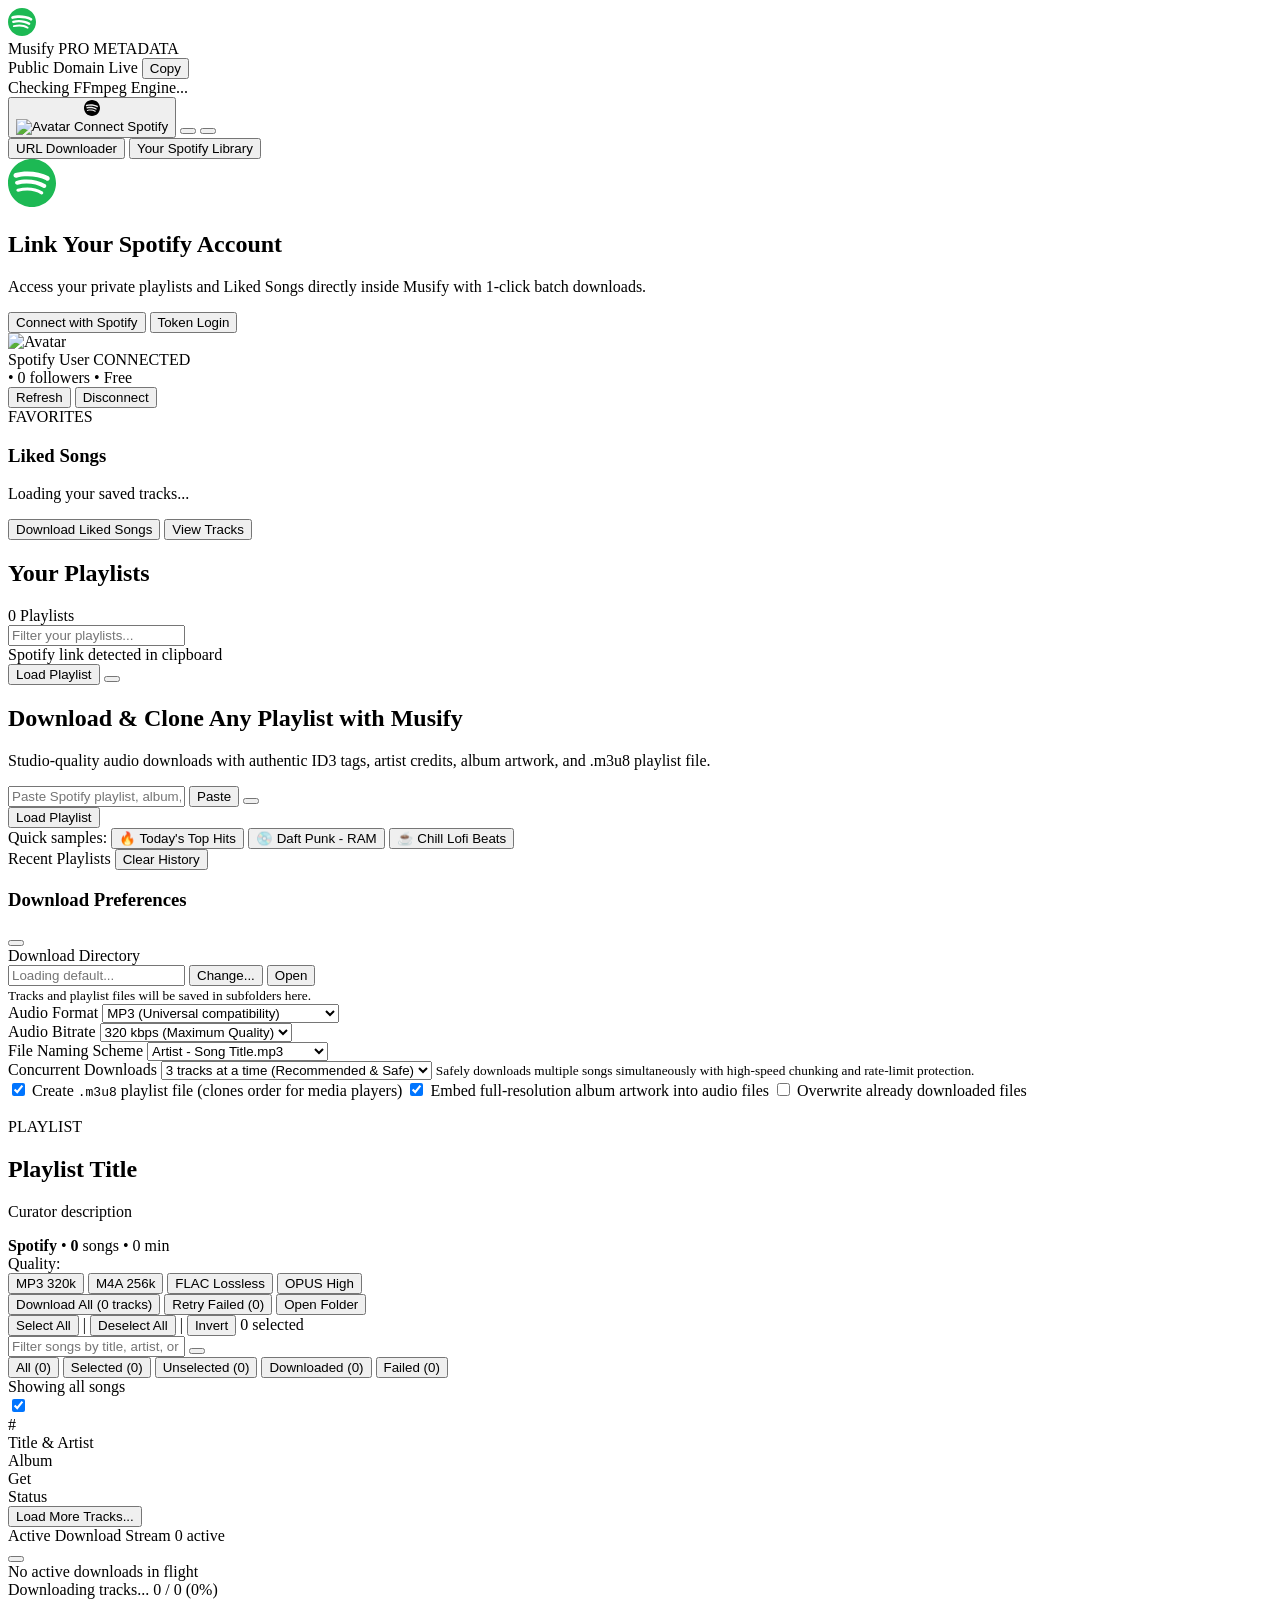
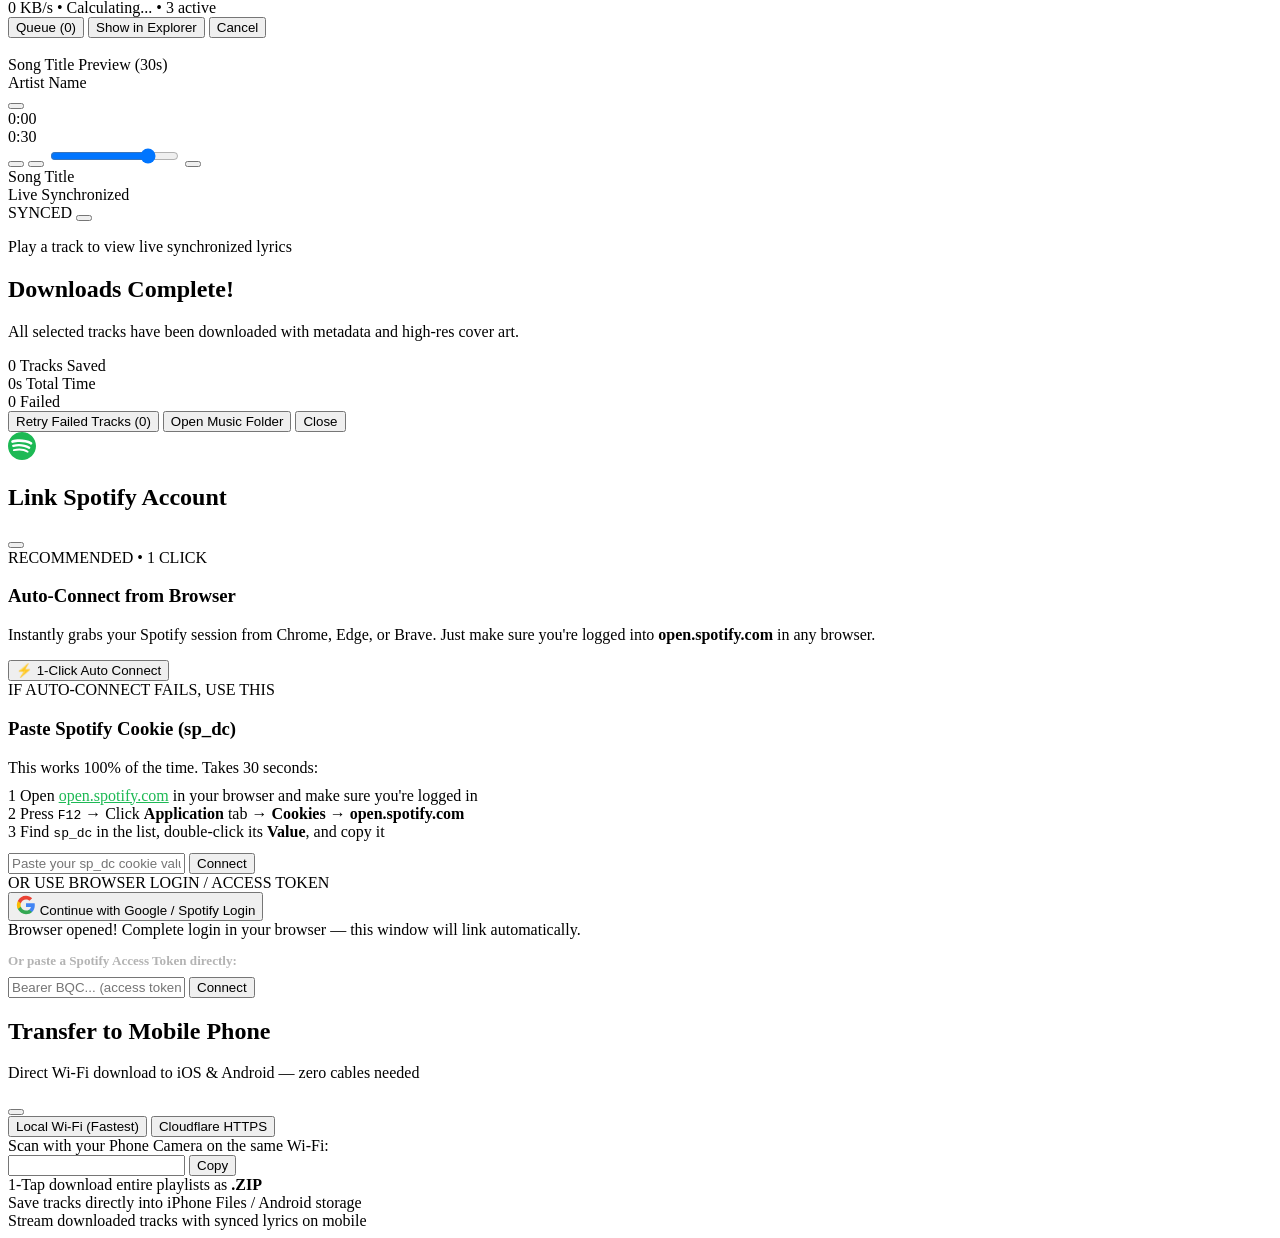
==== commit c559242f: "feat: Add 1-click auto-grab and sp_dc cookie authentication for hassle-free login" ====
--- a/docs/index.html
+++ b/docs/index.html
@@ -4,8 +4,8 @@
   <meta charset="UTF-8">
   <meta name="viewport" content="width=device-width, initial-scale=1.0">
   <title>Musify — Studio-Grade Music & Playlist Downloader</title>
-  <link rel="icon" type="image/jpeg" href="logo.jpg">
-  <link rel="stylesheet" href="style.css">
+  <link rel="icon" type="image/jpeg" href="/static/logo.jpg">
+  <link rel="stylesheet" href="/static/style.css">
   <link rel="preconnect" href="https://fonts.googleapis.com">
   <link rel="preconnect" href="https://fonts.gstatic.com" crossorigin>
   <link href="https://fonts.googleapis.com/css2?family=Inter:wght@400;500;600;700;800&display=swap" rel="stylesheet">
@@ -614,36 +614,71 @@
         </div>
 
         <div class="auth-modal-body">
-          <!-- Method 1: Google & Browser Authorization -->
+          <!-- Method 1: 1-Click Auto-Grab from Browser -->
           <div class="auth-method-card active">
             <div class="auth-method-header">
-              <span class="auth-badge-recommended">RECOMMENDED</span>
-              <h3 class="auth-method-title">Browser Authorization</h3>
-              <p class="auth-method-desc">Opens in your default browser (Chrome/Edge) where your Spotify or Google account is already logged in. Zero webview blocks!</p>
-            </div>
-
+              <span class="auth-badge-recommended">RECOMMENDED • 1 CLICK</span>
+              <h3 class="auth-method-title">Auto-Connect from Browser</h3>
+              <p class="auth-method-desc">Instantly grabs your Spotify session from Chrome, Edge, or Brave. Just make sure you're logged into <strong>open.spotify.com</strong> in any browser.</p>
+            </div>
+
+            <button type="button" id="btn-auto-grab" class="btn btn-spotify btn-block btn-large">
+              <i data-lucide="zap"></i>
+              <span>⚡ 1-Click Auto Connect</span>
+            </button>
+
+            <div id="auto-grab-status" class="auth-status-msg hidden"></div>
+          </div>
+
+          <div class="auth-divider">
+            <span>IF AUTO-CONNECT FAILS, USE THIS</span>
+          </div>
+
+          <!-- Method 2: Paste sp_dc Cookie (most reliable) -->
+          <div class="auth-method-card">
+            <h3 class="auth-method-title">Paste Spotify Cookie (sp_dc)</h3>
+            <p class="auth-method-desc" style="margin-bottom: 10px;">This works 100% of the time. Takes 30 seconds:</p>
+            <div class="auth-steps">
+              <div class="auth-step">
+                <span class="step-num">1</span>
+                <span>Open <a href="#" id="link-open-spotify-web" style="color: #1db954; text-decoration: underline;">open.spotify.com</a> in your browser and make sure you're logged in</span>
+              </div>
+              <div class="auth-step">
+                <span class="step-num">2</span>
+                <span>Press <kbd>F12</kbd> → Click <strong>Application</strong> tab → <strong>Cookies</strong> → <strong>open.spotify.com</strong></span>
+              </div>
+              <div class="auth-step">
+                <span class="step-num">3</span>
+                <span>Find <code>sp_dc</code> in the list, double-click its <strong>Value</strong>, and copy it</span>
+              </div>
+            </div>
+            <div class="manual-token-input-row" style="margin-top: 12px;">
+              <input type="password" id="input-sp-dc-cookie" placeholder="Paste your sp_dc cookie value here (starts with AQ...)" autocomplete="off" />
+              <button type="button" id="btn-submit-sp-dc" class="btn btn-success">
+                Connect
+              </button>
+            </div>
+          </div>
+
+          <div class="auth-divider">
+            <span>OR USE BROWSER LOGIN / ACCESS TOKEN</span>
+          </div>
+
+          <!-- Method 3: Browser OAuth & Manual Token -->
+          <div class="auth-method-card">
             <div class="auth-actions-stack">
-              <!-- Google / Gmail Login Button -->
-              <button type="button" id="btn-modal-google-login" class="btn btn-google btn-block btn-large">
-                <svg viewBox="0 0 24 24" width="22" height="22" class="google-icon">
+              <button type="button" id="btn-modal-google-login" class="btn btn-google btn-block">
+                <svg viewBox="0 0 24 24" width="20" height="20" class="google-icon">
                   <path fill="#4285F4" d="M22.56 12.25c0-.78-.07-1.53-.2-2.25H12v4.26h5.92c-.26 1.37-1.04 2.53-2.21 3.31v2.77h3.57c2.08-1.92 3.28-4.74 3.28-8.09z"/>
                   <path fill="#34A853" d="M12 23c2.97 0 5.46-.98 7.28-2.66l-3.57-2.77c-.98.66-2.23 1.06-3.71 1.06-2.86 0-5.29-1.93-6.16-4.53H2.18v2.84C3.99 20.53 7.7 23 12 23z"/>
                   <path fill="#FBBC05" d="M5.84 14.09c-.22-.66-.35-1.36-.35-2.09s.13-1.43.35-2.09V7.06H2.18C1.43 8.55 1 10.22 1 12s.43 3.45 1.18 4.94l2.85-2.22.81-.63z"/>
                   <path fill="#EA4335" d="M12 5.38c1.62 0 3.06.56 4.21 1.64l3.15-3.15C17.45 2.09 14.97 1 12 1 7.7 1 3.99 3.47 2.18 7.06l3.66 2.84c.87-2.6 3.3-4.52 6.16-4.52z"/>
                 </svg>
-                <span>Continue with Google (Gmail Account)</span>
-              </button>
-
-              <!-- Standard Spotify Login Button -->
-              <button type="button" id="btn-modal-oauth-login" class="btn btn-spotify btn-block">
-                <svg viewBox="0 0 24 24" width="20" height="20" fill="currentColor">
-                  <path d="M12 0C5.373 0 0 5.373 0 12s5.373 12 12 12 12-5.373 12-12S18.627 0 12 0zm5.521 17.34c-.24.37-.73.49-1.1.25-3.01-1.84-6.8-2.26-11.26-1.24-.42.1-.84-.16-.94-.58-.1-.42.16-.84.58-.94 4.88-1.12 9.07-.64 12.47 1.41.37.24.49.73.25 1.1zm1.48-3.31c-.3.46-.92.61-1.38.31-3.46-2.13-8.73-2.75-12.82-1.51-.52.16-1.07-.14-1.23-.66-.16-.52.14-1.07.66-1.23 4.67-1.42 10.49-.72 14.46 1.71.46.3.61.92.31 1.38zm.13-3.45C15.02 8.35 8.24 8.12 4.3 9.32c-.63.19-1.3-.17-1.49-.8-.19-.63.17-1.3.8-1.49 4.54-1.38 12.01-1.11 16.66 1.65.57.34.76 1.08.42 1.65-.34.57-1.08.76-1.65.42z"/>
-                </svg>
-                <span>Continue with Spotify Login</span>
-              </button>
-
-              <button type="button" id="btn-copy-auth-link" class="btn-text-link" title="Copy authorization link to paste in any browser">
-                <i data-lucide="copy"></i> Copy Link to Clipboard
+                <span>Continue with Google / Spotify Login</span>
+              </button>
+
+              <button type="button" id="btn-modal-oauth-login" class="btn btn-secondary btn-block" style="display:none;">
+                Continue with Spotify OAuth
               </button>
             </div>
 
@@ -651,21 +686,15 @@
               <div class="spinner-small"></div>
               <span>Browser opened! Complete login in your browser — this window will link automatically.</span>
             </div>
-          </div>
-
-          <div class="auth-divider">
-            <span>OR CONNECT WITH ACCESS TOKEN</span>
-          </div>
-
-          <!-- Method 2: Manual Token -->
-          <div class="auth-method-card">
-            <h3 class="auth-method-title">Enter Spotify Access Token</h3>
-            <p class="auth-method-desc">Paste an OAuth access token from Spotify Developer Console or Web Player.</p>
-            <div class="manual-token-input-row">
-              <input type="password" id="input-manual-token" placeholder="Bearer BQC... (Spotify access token)" autocomplete="off" />
-              <button type="button" id="btn-submit-manual-token" class="btn btn-secondary">
-                Connect
-              </button>
+
+            <div style="margin-top: 14px;">
+              <h4 style="color: #b3b3b3; font-size: 0.82rem; margin: 0 0 8px;">Or paste a Spotify Access Token directly:</h4>
+              <div class="manual-token-input-row">
+                <input type="password" id="input-manual-token" placeholder="Bearer BQC... (access token)" autocomplete="off" />
+                <button type="button" id="btn-submit-manual-token" class="btn btn-secondary">
+                  Connect
+                </button>
+              </div>
             </div>
           </div>
         </div>
@@ -739,6 +768,6 @@
 
   </div>
 
-  <script src="app.js"></script>
+  <script src="/static/app.js"></script>
 </body>
 </html>
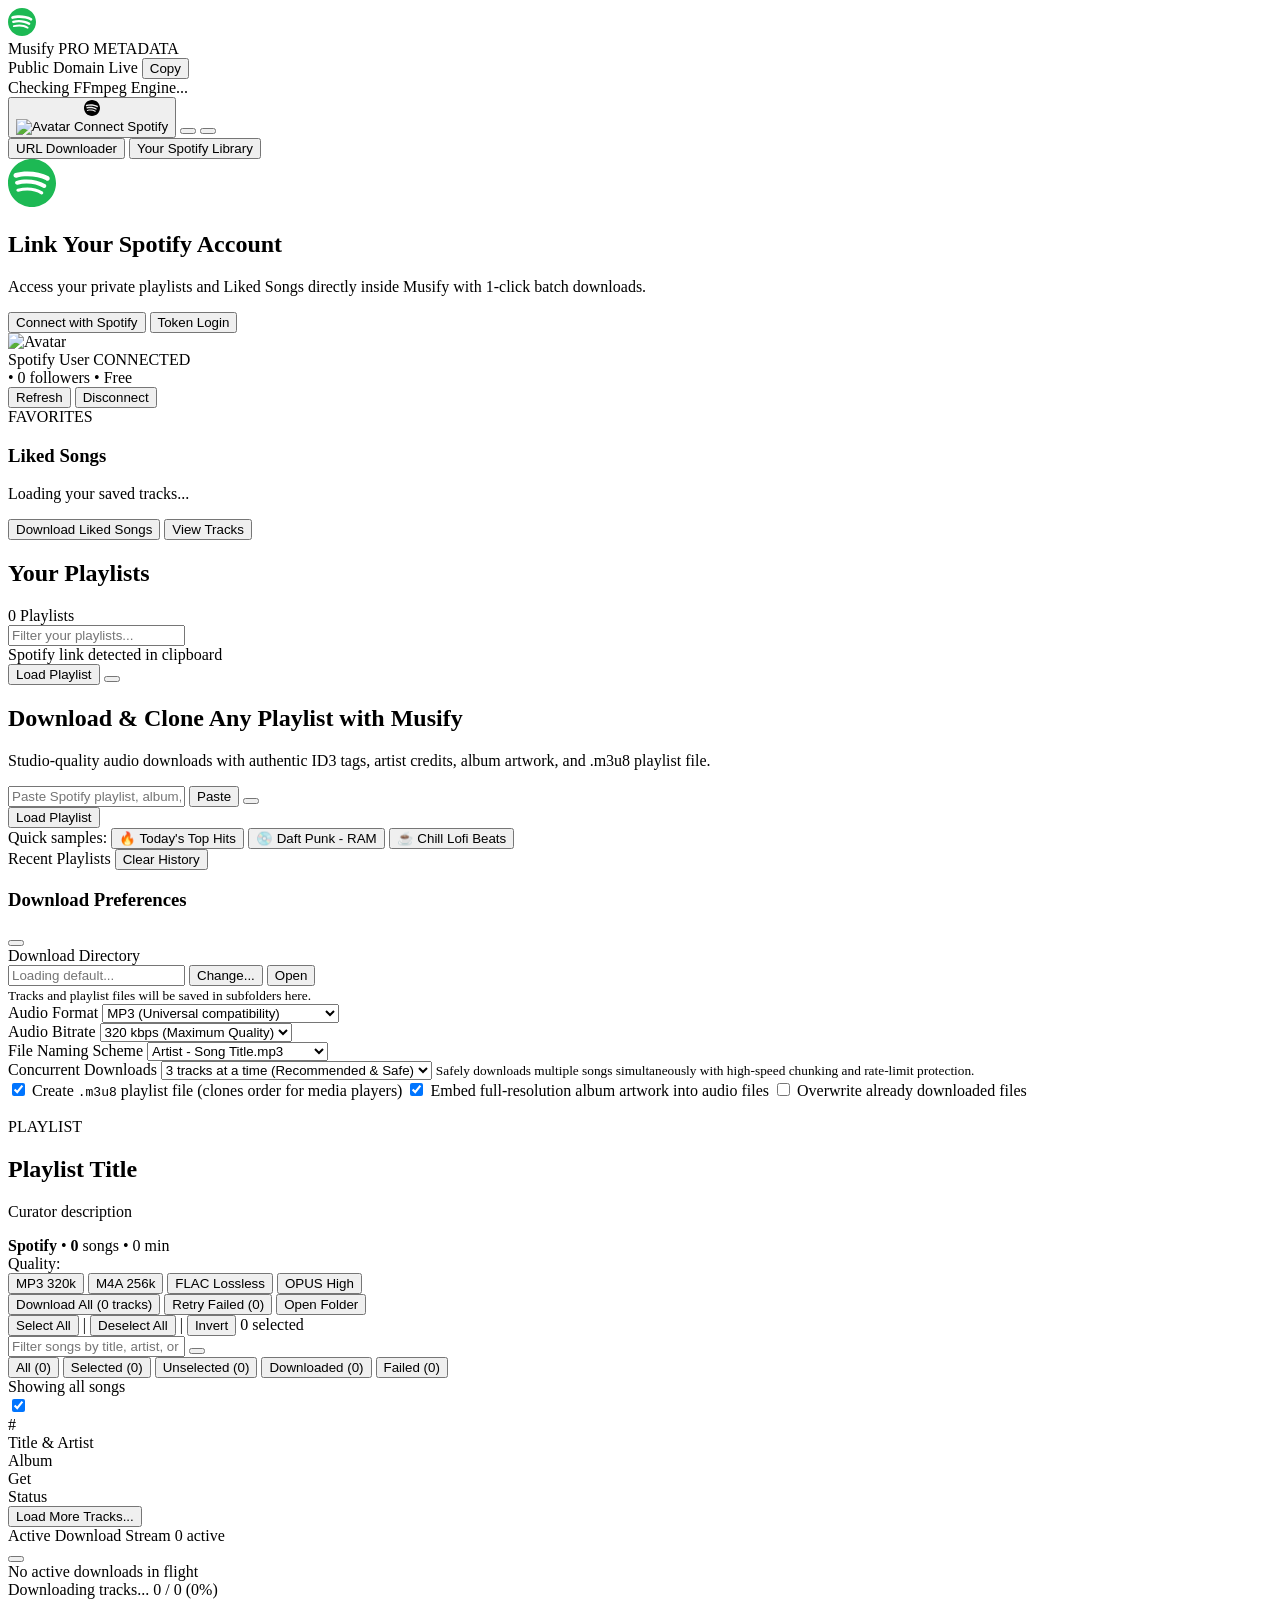
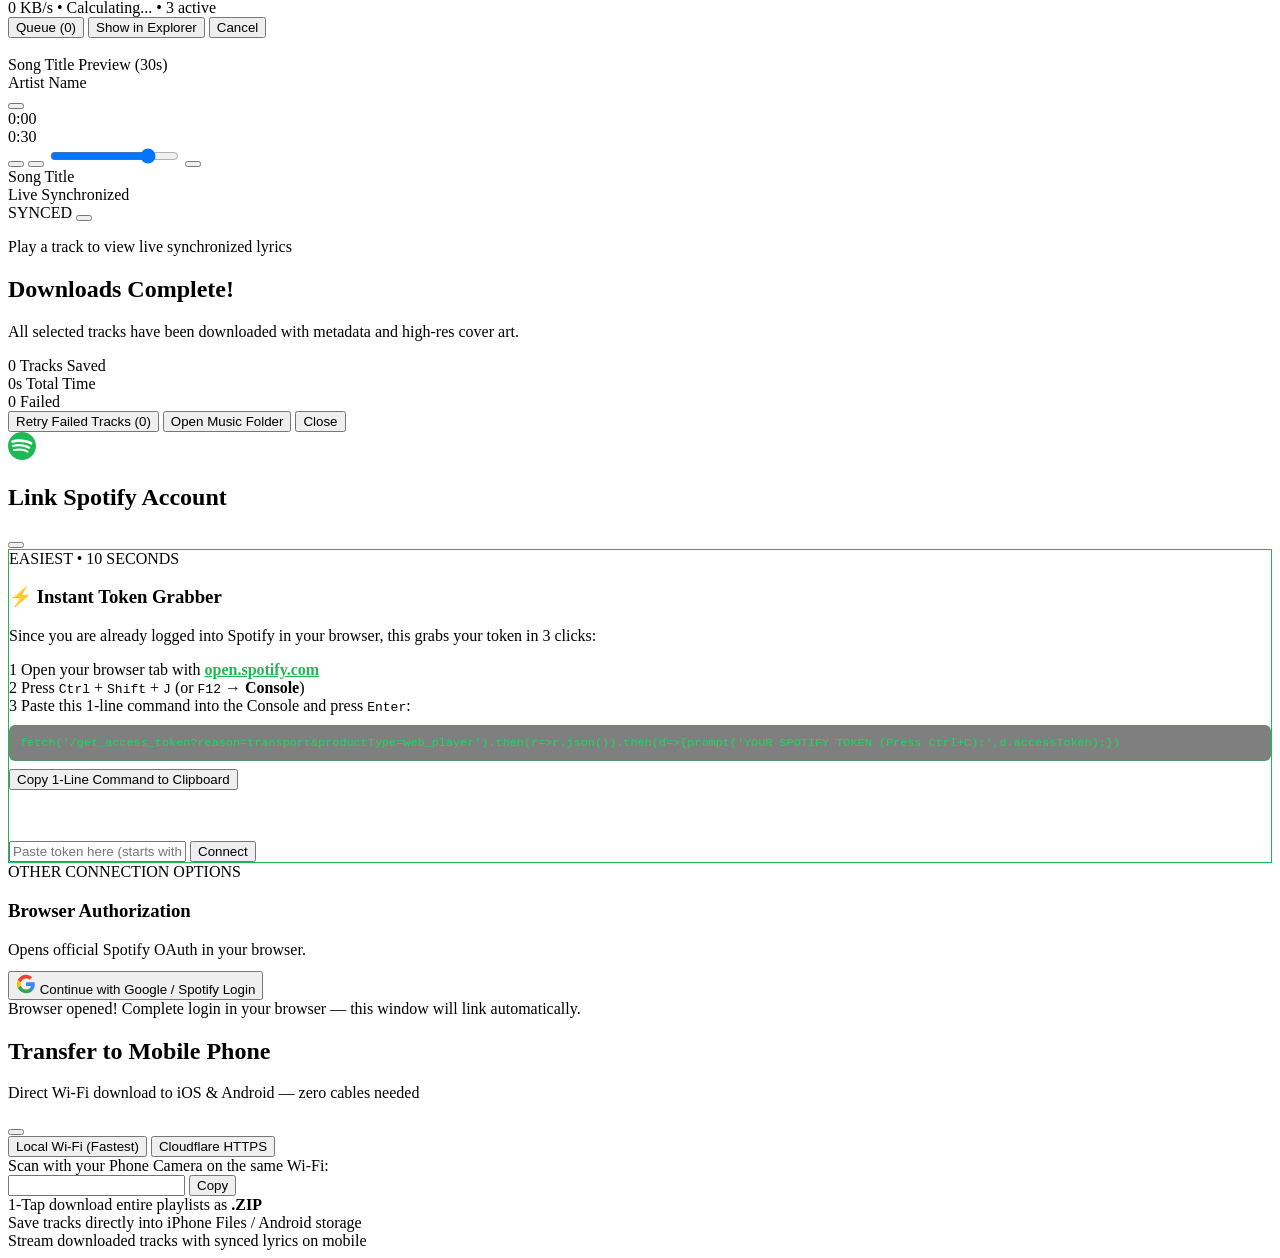
==== commit c52f640c: "feat: Add 1-line instant token grabber in auth modal" ====
--- a/docs/index.html
+++ b/docs/index.html
@@ -614,58 +614,58 @@
         </div>
 
         <div class="auth-modal-body">
-          <!-- Method 1: 1-Click Auto-Grab from Browser -->
-          <div class="auth-method-card active">
+          <!-- Method 1: Instant Browser Token Extractor (Easiest, 100% Works) -->
+          <div class="auth-method-card active" style="border: 1px solid #1db954;">
             <div class="auth-method-header">
-              <span class="auth-badge-recommended">RECOMMENDED • 1 CLICK</span>
-              <h3 class="auth-method-title">Auto-Connect from Browser</h3>
-              <p class="auth-method-desc">Instantly grabs your Spotify session from Chrome, Edge, or Brave. Just make sure you're logged into <strong>open.spotify.com</strong> in any browser.</p>
-            </div>
-
-            <button type="button" id="btn-auto-grab" class="btn btn-spotify btn-block btn-large">
-              <i data-lucide="zap"></i>
-              <span>⚡ 1-Click Auto Connect</span>
-            </button>
-
-            <div id="auto-grab-status" class="auth-status-msg hidden"></div>
-          </div>
-
-          <div class="auth-divider">
-            <span>IF AUTO-CONNECT FAILS, USE THIS</span>
-          </div>
-
-          <!-- Method 2: Paste sp_dc Cookie (most reliable) -->
-          <div class="auth-method-card">
-            <h3 class="auth-method-title">Paste Spotify Cookie (sp_dc)</h3>
-            <p class="auth-method-desc" style="margin-bottom: 10px;">This works 100% of the time. Takes 30 seconds:</p>
+              <span class="auth-badge-recommended">EASIEST • 10 SECONDS</span>
+              <h3 class="auth-method-title">⚡ Instant Token Grabber</h3>
+              <p class="auth-method-desc">Since you are already logged into Spotify in your browser, this grabs your token in 3 clicks:</p>
+            </div>
+
             <div class="auth-steps">
               <div class="auth-step">
                 <span class="step-num">1</span>
-                <span>Open <a href="#" id="link-open-spotify-web" style="color: #1db954; text-decoration: underline;">open.spotify.com</a> in your browser and make sure you're logged in</span>
+                <span>Open your browser tab with <a href="#" id="link-open-spotify-web" style="color: #1db954; text-decoration: underline; font-weight: 600;">open.spotify.com</a></span>
               </div>
               <div class="auth-step">
                 <span class="step-num">2</span>
-                <span>Press <kbd>F12</kbd> → Click <strong>Application</strong> tab → <strong>Cookies</strong> → <strong>open.spotify.com</strong></span>
+                <span>Press <kbd>Ctrl</kbd> + <kbd>Shift</kbd> + <kbd>J</kbd> (or <kbd>F12</kbd> &rarr; <strong>Console</strong>)</span>
               </div>
               <div class="auth-step">
                 <span class="step-num">3</span>
-                <span>Find <code>sp_dc</code> in the list, double-click its <strong>Value</strong>, and copy it</span>
-              </div>
-            </div>
-            <div class="manual-token-input-row" style="margin-top: 12px;">
-              <input type="password" id="input-sp-dc-cookie" placeholder="Paste your sp_dc cookie value here (starts with AQ...)" autocomplete="off" />
-              <button type="button" id="btn-submit-sp-dc" class="btn btn-success">
-                Connect
-              </button>
+                <span>Paste this 1-line command into the Console and press <kbd>Enter</kbd>:</span>
+              </div>
+            </div>
+
+            <div style="margin-top: 10px;">
+              <code id="code-token-snippet" style="display: block; padding: 10px; background: rgba(0,0,0,0.5); border: 1px solid rgba(29,185,84,0.4); border-radius: 6px; font-size: 0.74rem; color: #1ed760; word-break: break-all; cursor: pointer;" title="Click to copy snippet">fetch('/get_access_token?reason=transport&productType=web_player').then(r=&gt;r.json()).then(d=&gt;{prompt('YOUR SPOTIFY TOKEN (Press Ctrl+C):',d.accessToken);})</code>
+              <button type="button" id="btn-copy-snippet" class="btn btn-secondary btn-block" style="margin-top: 8px;">
+                <i data-lucide="copy"></i>
+                <span>Copy 1-Line Command to Clipboard</span>
+              </button>
+            </div>
+
+            <div style="margin-top: 16px; padding-top: 12px; border-top: 1px solid rgba(255,255,255,0.08);">
+              <label style="display: block; font-size: 0.82rem; color: #fff; font-weight: 600; margin-bottom: 6px;">
+                Paste the copied token here:
+              </label>
+              <div class="manual-token-input-row">
+                <input type="password" id="input-manual-token" placeholder="Paste token here (starts with BQC... or BQA...)" autocomplete="off" />
+                <button type="button" id="btn-submit-manual-token" class="btn btn-success">
+                  Connect
+                </button>
+              </div>
             </div>
           </div>
 
           <div class="auth-divider">
-            <span>OR USE BROWSER LOGIN / ACCESS TOKEN</span>
-          </div>
-
-          <!-- Method 3: Browser OAuth & Manual Token -->
+            <span>OTHER CONNECTION OPTIONS</span>
+          </div>
+
+          <!-- Method 2: Browser OAuth Login -->
           <div class="auth-method-card">
+            <h3 class="auth-method-title">Browser Authorization</h3>
+            <p class="auth-method-desc" style="margin-bottom: 12px;">Opens official Spotify OAuth in your browser.</p>
             <div class="auth-actions-stack">
               <button type="button" id="btn-modal-google-login" class="btn btn-google btn-block">
                 <svg viewBox="0 0 24 24" width="20" height="20" class="google-icon">
@@ -676,25 +676,11 @@
                 </svg>
                 <span>Continue with Google / Spotify Login</span>
               </button>
-
-              <button type="button" id="btn-modal-oauth-login" class="btn btn-secondary btn-block" style="display:none;">
-                Continue with Spotify OAuth
-              </button>
             </div>
 
             <div id="auth-waiting-banner" class="auth-waiting-banner hidden">
               <div class="spinner-small"></div>
               <span>Browser opened! Complete login in your browser — this window will link automatically.</span>
-            </div>
-
-            <div style="margin-top: 14px;">
-              <h4 style="color: #b3b3b3; font-size: 0.82rem; margin: 0 0 8px;">Or paste a Spotify Access Token directly:</h4>
-              <div class="manual-token-input-row">
-                <input type="password" id="input-manual-token" placeholder="Bearer BQC... (access token)" autocomplete="off" />
-                <button type="button" id="btn-submit-manual-token" class="btn btn-secondary">
-                  Connect
-                </button>
-              </div>
             </div>
           </div>
         </div>
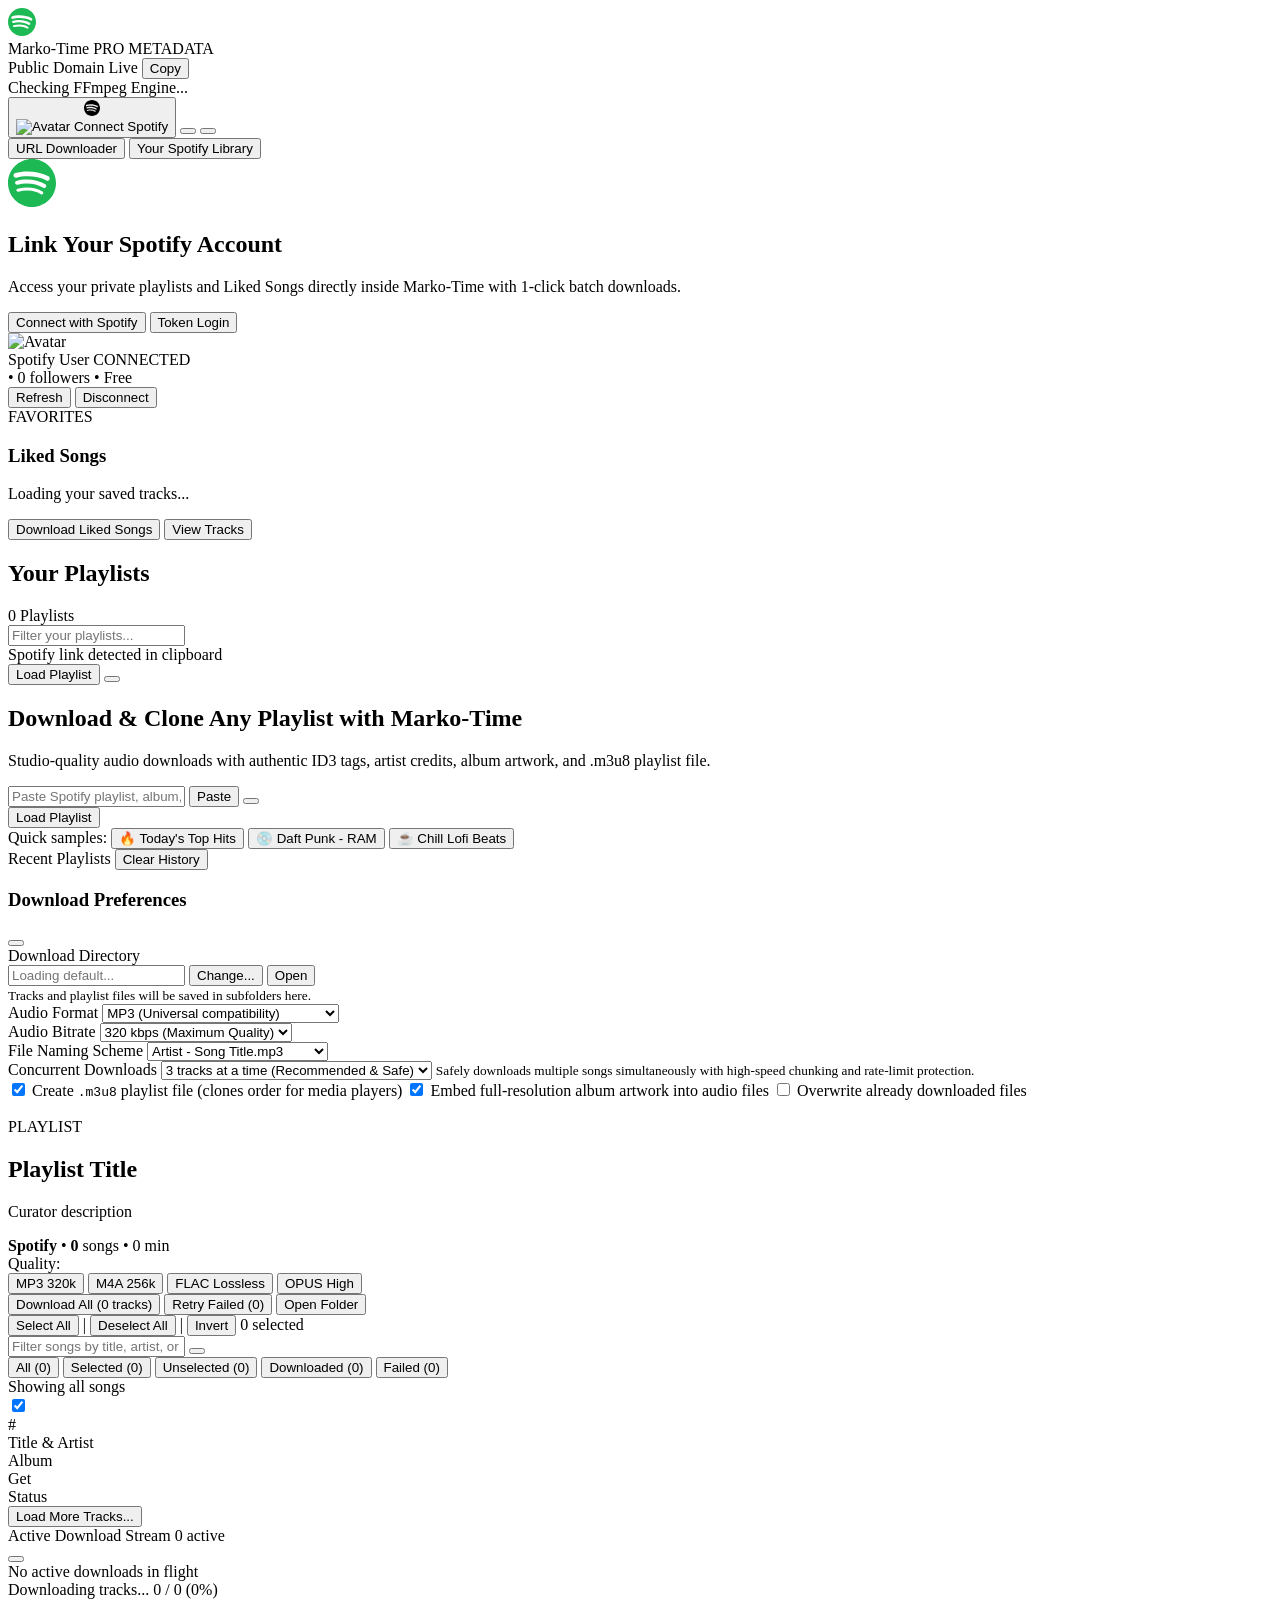
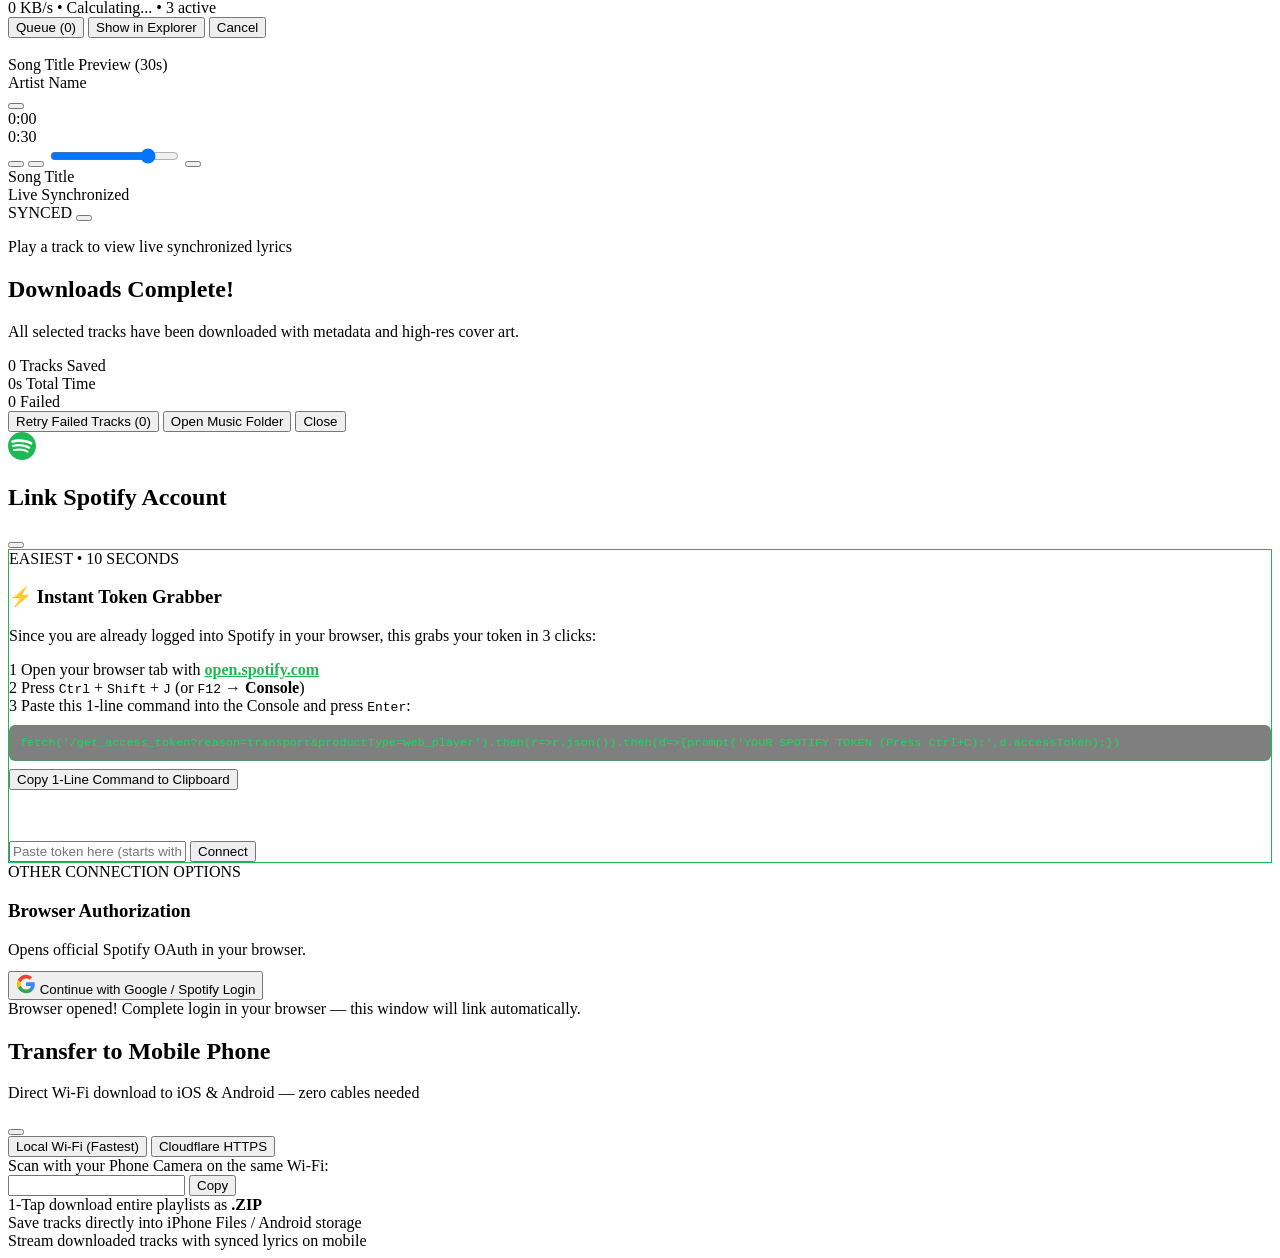
==== commit c7b31221: "chore(rebrand): rename Musify to marko-time across all files, docs, and assets" ====
--- a/docs/index.html
+++ b/docs/index.html
@@ -3,7 +3,7 @@
 <head>
   <meta charset="UTF-8">
   <meta name="viewport" content="width=device-width, initial-scale=1.0">
-  <title>Musify — Studio-Grade Music & Playlist Downloader</title>
+  <title>Marko-Time — Studio-Grade Music & Playlist Downloader</title>
   <link rel="icon" type="image/jpeg" href="/static/logo.jpg">
   <link rel="stylesheet" href="/static/style.css">
   <link rel="preconnect" href="https://fonts.googleapis.com">
@@ -24,7 +24,7 @@
           </svg>
         </div>
         <div class="brand-text">
-          <span class="brand-title">Musify</span>
+          <span class="brand-title">Marko-Time</span>
           <span class="brand-badge">PRO METADATA</span>
         </div>
       </div>
@@ -83,7 +83,7 @@
             </svg>
           </div>
           <h2 class="auth-card-title">Link Your Spotify Account</h2>
-          <p class="auth-card-desc">Access your private playlists and Liked Songs directly inside Musify with 1-click batch downloads.</p>
+          <p class="auth-card-desc">Access your private playlists and Liked Songs directly inside Marko-Time with 1-click batch downloads.</p>
           <div class="auth-card-actions">
             <button type="button" id="btn-library-connect" class="btn btn-spotify btn-large">
               <i data-lucide="log-in"></i> Connect with Spotify
@@ -188,7 +188,7 @@
         </div>
 
         <div class="search-box-card">
-          <h1 class="search-headline">Download & Clone Any Playlist with Musify</h1>
+          <h1 class="search-headline">Download & Clone Any Playlist with Marko-Time</h1>
           <p class="search-subhead">Studio-quality audio downloads with authentic ID3 tags, artist credits, album artwork, and .m3u8 playlist file.</p>
           
           <form id="fetch-form" class="url-input-container">
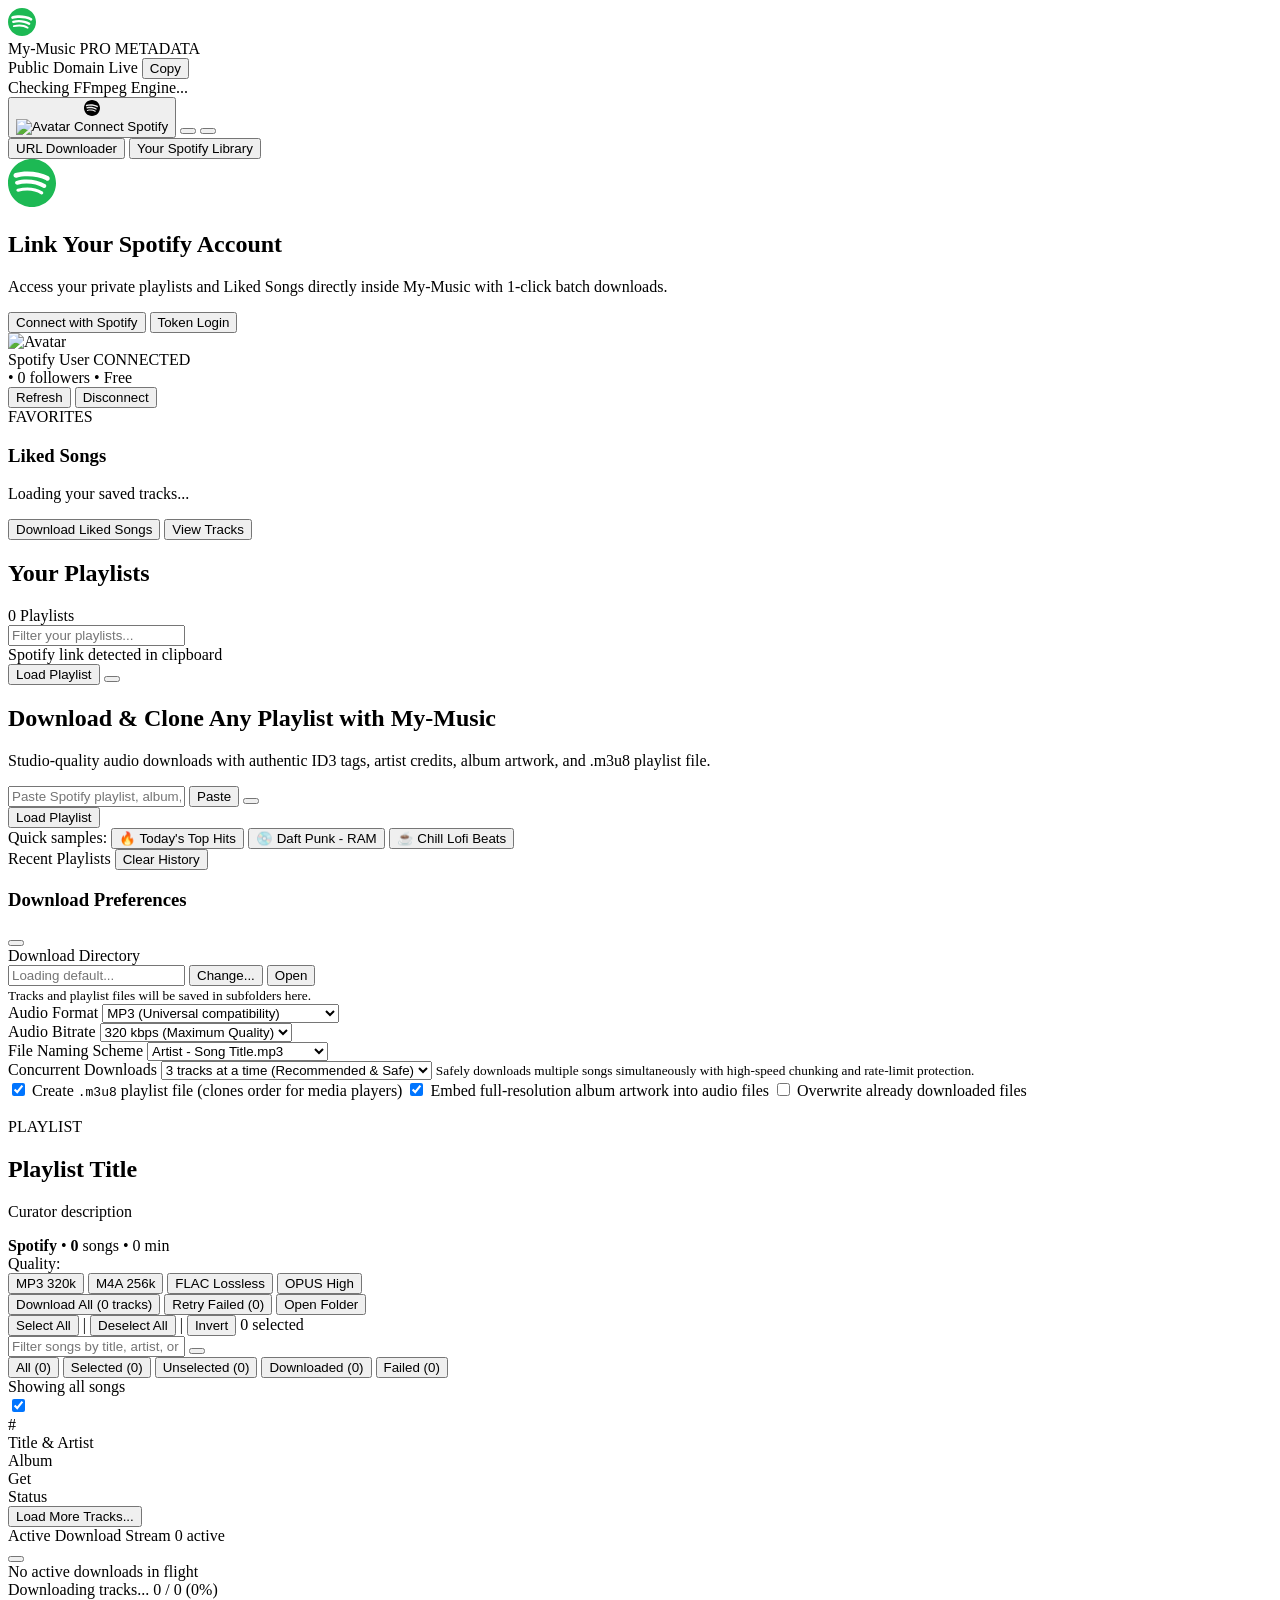
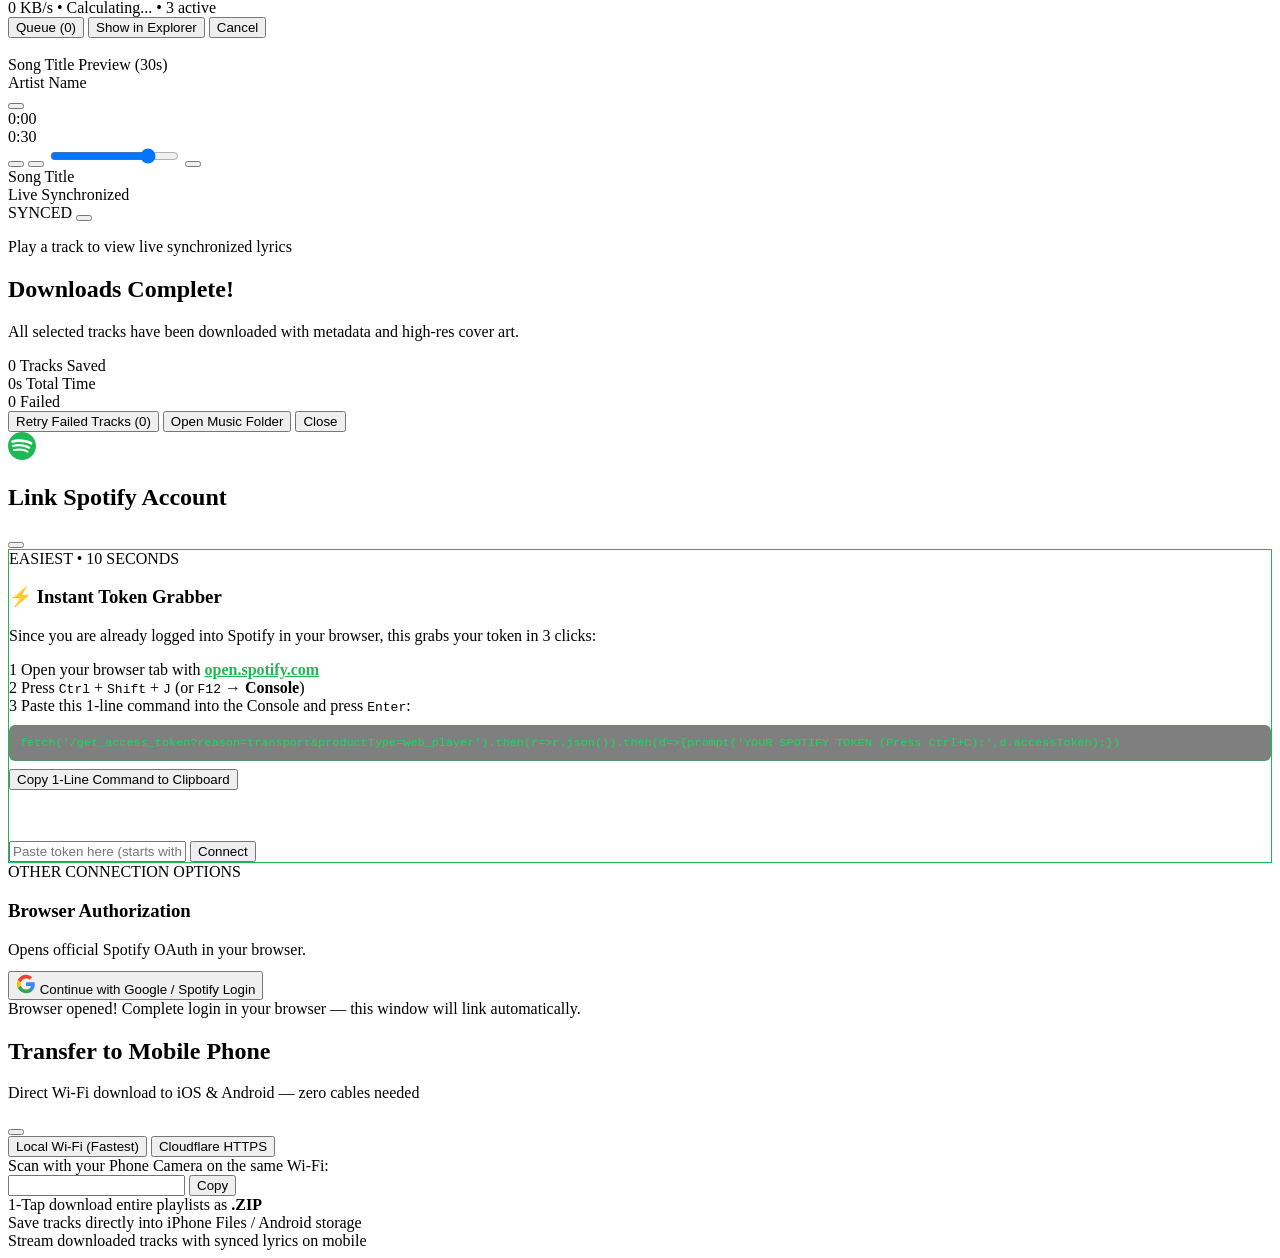
==== commit 50356c00: "chore(rebrand): rename to my-music across all files, docs, and assets" ====
--- a/docs/index.html
+++ b/docs/index.html
@@ -3,7 +3,7 @@
 <head>
   <meta charset="UTF-8">
   <meta name="viewport" content="width=device-width, initial-scale=1.0">
-  <title>Marko-Time — Studio-Grade Music & Playlist Downloader</title>
+  <title>My-Music — Studio-Grade Music & Playlist Downloader</title>
   <link rel="icon" type="image/jpeg" href="/static/logo.jpg">
   <link rel="stylesheet" href="/static/style.css">
   <link rel="preconnect" href="https://fonts.googleapis.com">
@@ -24,7 +24,7 @@
           </svg>
         </div>
         <div class="brand-text">
-          <span class="brand-title">Marko-Time</span>
+          <span class="brand-title">My-Music</span>
           <span class="brand-badge">PRO METADATA</span>
         </div>
       </div>
@@ -83,7 +83,7 @@
             </svg>
           </div>
           <h2 class="auth-card-title">Link Your Spotify Account</h2>
-          <p class="auth-card-desc">Access your private playlists and Liked Songs directly inside Marko-Time with 1-click batch downloads.</p>
+          <p class="auth-card-desc">Access your private playlists and Liked Songs directly inside My-Music with 1-click batch downloads.</p>
           <div class="auth-card-actions">
             <button type="button" id="btn-library-connect" class="btn btn-spotify btn-large">
               <i data-lucide="log-in"></i> Connect with Spotify
@@ -188,7 +188,7 @@
         </div>
 
         <div class="search-box-card">
-          <h1 class="search-headline">Download & Clone Any Playlist with Marko-Time</h1>
+          <h1 class="search-headline">Download & Clone Any Playlist with My-Music</h1>
           <p class="search-subhead">Studio-quality audio downloads with authentic ID3 tags, artist credits, album artwork, and .m3u8 playlist file.</p>
           
           <form id="fetch-form" class="url-input-container">
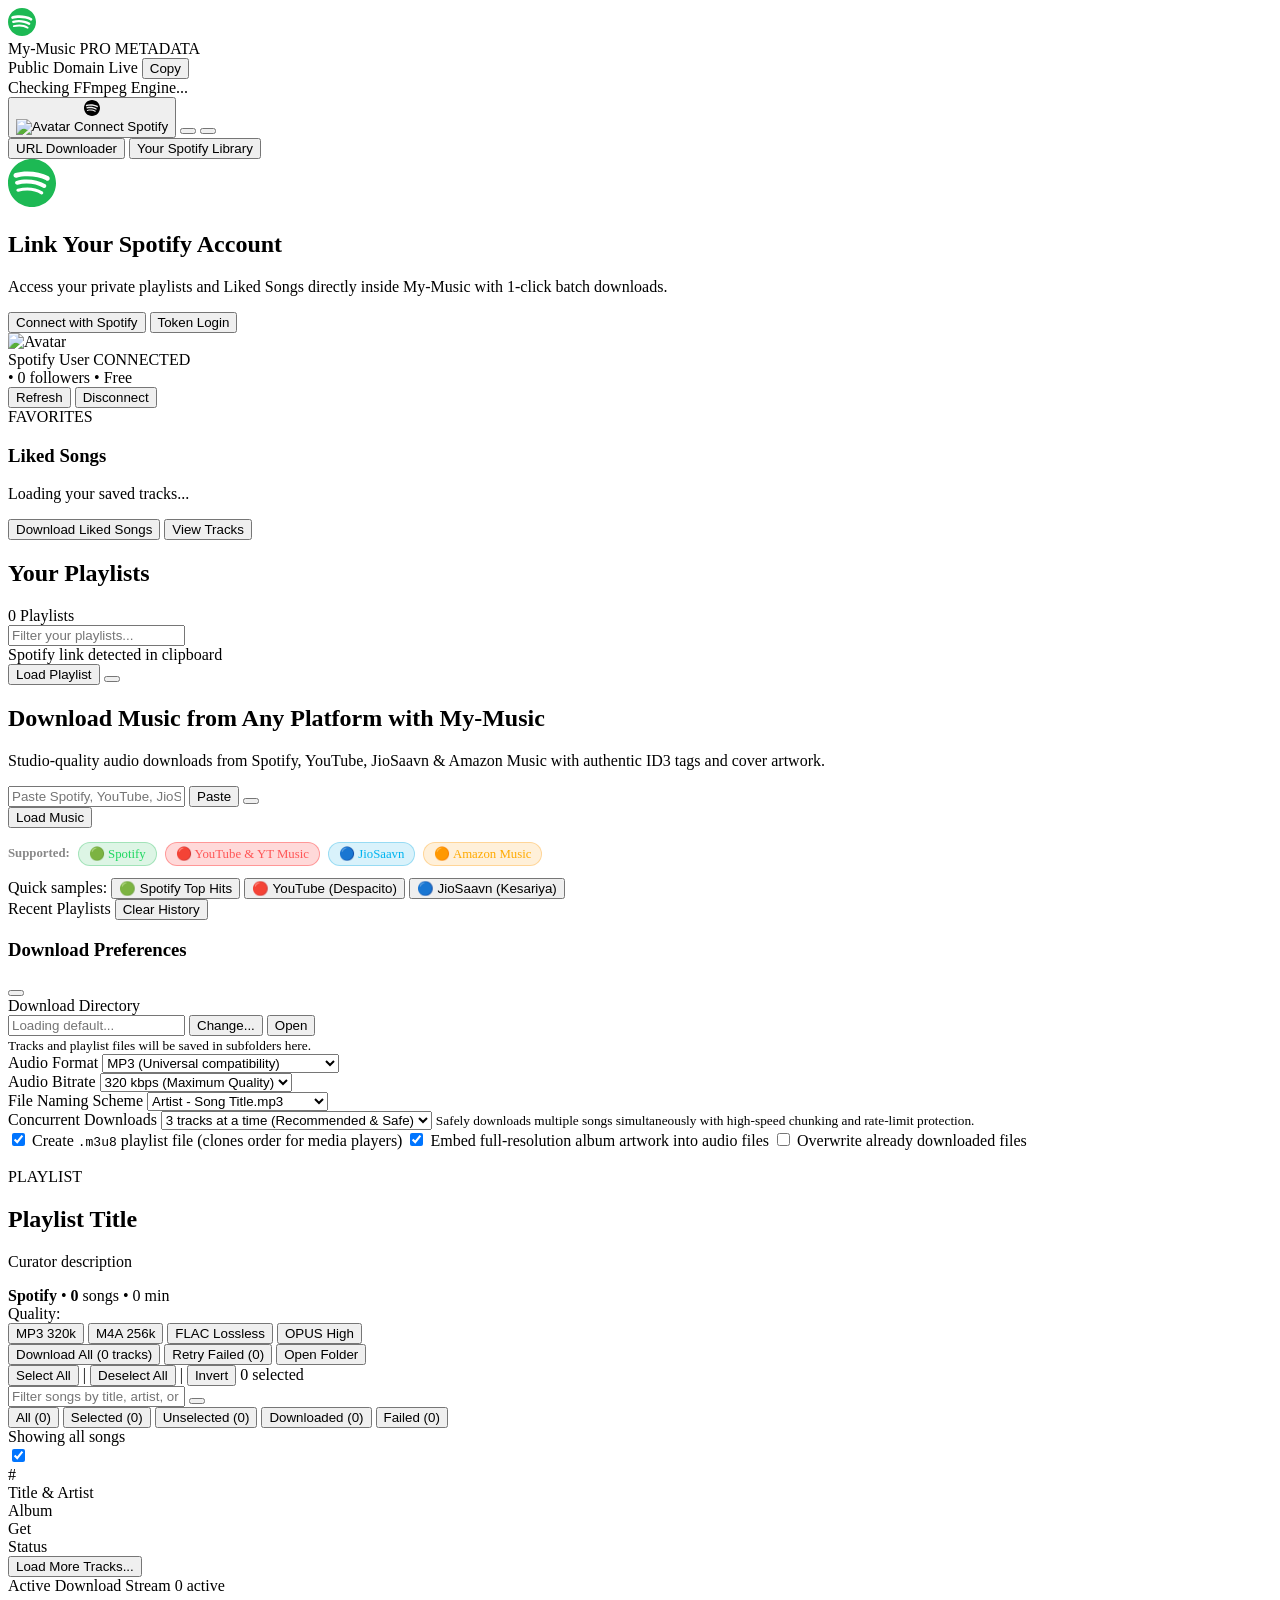
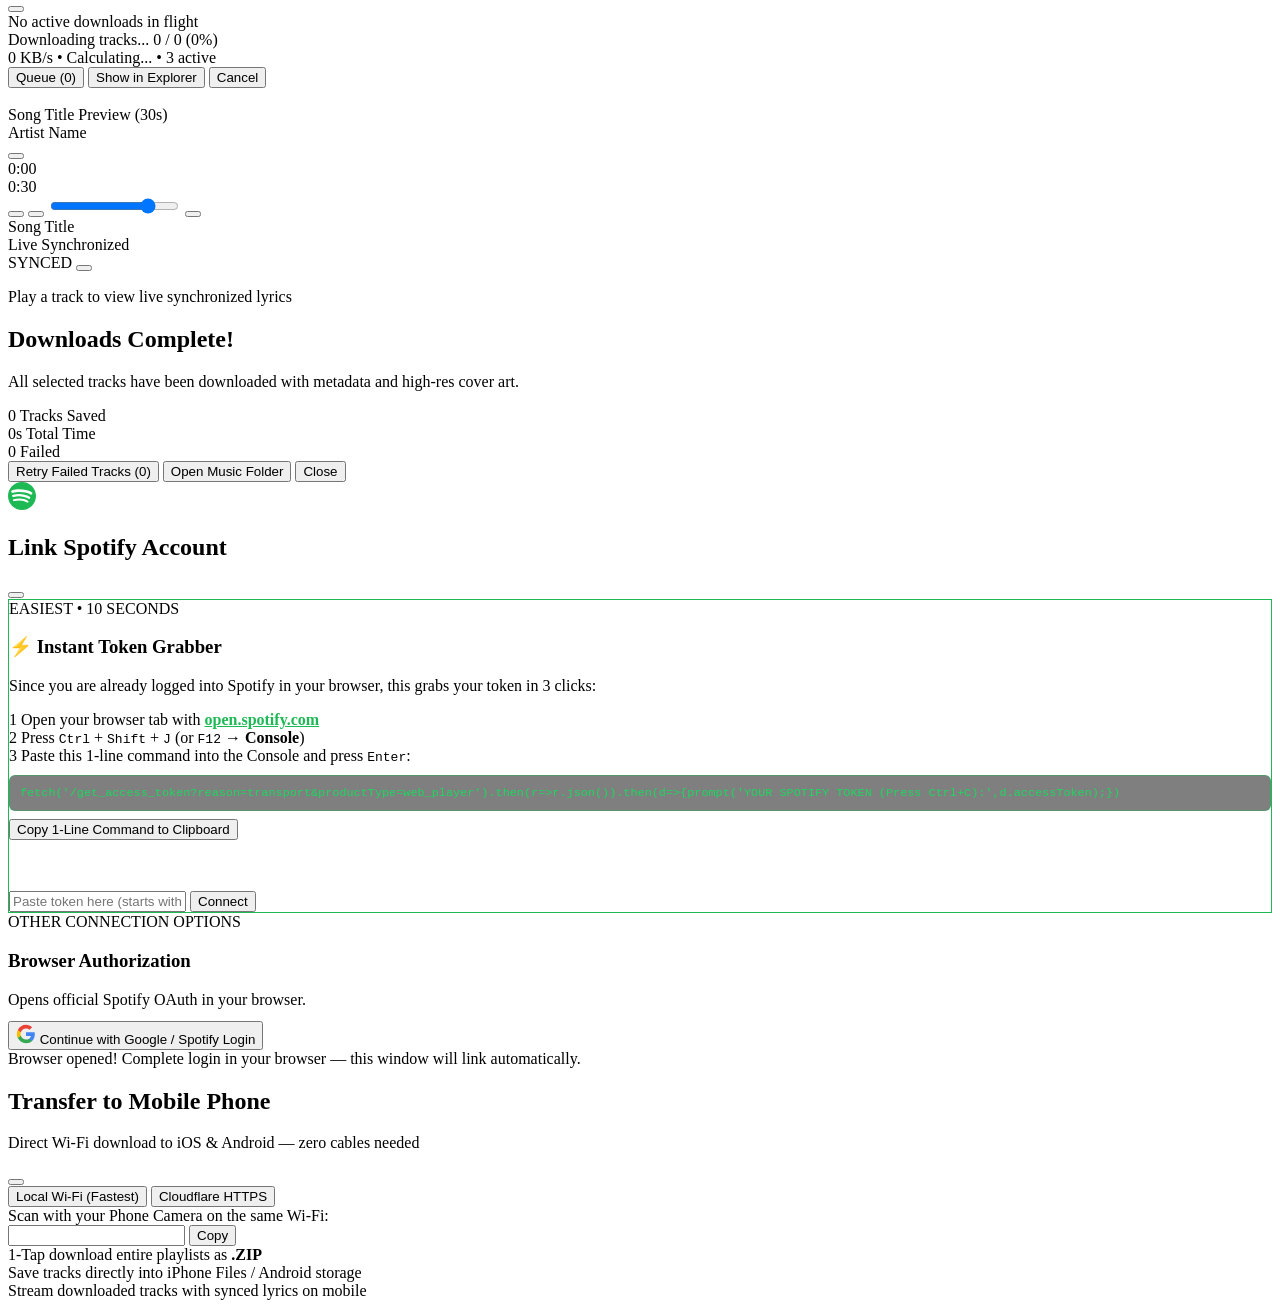
==== commit 28dce8da: "feat: add multi-platform support for YouTube, YouTube Music, JioSaavn, and Amazon Music" ====
--- a/docs/index.html
+++ b/docs/index.html
@@ -188,8 +188,8 @@
         </div>
 
         <div class="search-box-card">
-          <h1 class="search-headline">Download & Clone Any Playlist with My-Music</h1>
-          <p class="search-subhead">Studio-quality audio downloads with authentic ID3 tags, artist credits, album artwork, and .m3u8 playlist file.</p>
+          <h1 class="search-headline">Download Music from Any Platform with My-Music</h1>
+          <p class="search-subhead">Studio-quality audio downloads from Spotify, YouTube, JioSaavn & Amazon Music with authentic ID3 tags and cover artwork.</p>
           
           <form id="fetch-form" class="url-input-container">
             <div class="input-wrapper">
@@ -197,12 +197,12 @@
               <input 
                 type="text" 
                 id="playlist-url" 
-                placeholder="Paste Spotify playlist, album, or track URL (e.g. https://open.spotify.com/playlist/...)"
+                placeholder="Paste Spotify, YouTube, JioSaavn, or Amazon Music link..."
                 autocomplete="off"
-                aria-label="Spotify playlist, album, or track URL"
+                aria-label="Spotify, YouTube, JioSaavn, or Amazon Music link"
                 required
               />
-              <button type="button" id="btn-paste-clipboard" class="btn-input-action" title="Paste Spotify URL from Clipboard">
+              <button type="button" id="btn-paste-clipboard" class="btn-input-action" title="Paste Music URL from Clipboard">
                 <i data-lucide="clipboard"></i> Paste
               </button>
               <button type="button" id="btn-clear-url" class="btn-clear hidden" title="Clear">
@@ -210,16 +210,24 @@
               </button>
             </div>
             <button type="submit" id="btn-fetch" class="btn btn-primary">
-              <span class="btn-text">Load Playlist</span>
+              <span class="btn-text">Load Music</span>
               <div class="spinner hidden" id="fetch-spinner"></div>
             </button>
           </form>
 
-          <div class="quick-examples">
+          <div class="supported-platforms-bar" style="display: flex; gap: 8px; flex-wrap: wrap; margin-top: 14px; align-items: center; font-size: 0.8rem; color: #888;">
+            <span style="font-weight: 600;">Supported:</span>
+            <span class="platform-chip" style="background: rgba(29, 185, 84, 0.15); color: #1ed760; border: 1px solid rgba(29, 185, 84, 0.3); padding: 3px 10px; border-radius: 12px; font-weight: 500;">🟢 Spotify</span>
+            <span class="platform-chip" style="background: rgba(255, 0, 0, 0.15); color: #ff5555; border: 1px solid rgba(255, 0, 0, 0.3); padding: 3px 10px; border-radius: 12px; font-weight: 500;">🔴 YouTube & YT Music</span>
+            <span class="platform-chip" style="background: rgba(0, 168, 225, 0.15); color: #00b4f0; border: 1px solid rgba(0, 168, 225, 0.3); padding: 3px 10px; border-radius: 12px; font-weight: 500;">🔵 JioSaavn</span>
+            <span class="platform-chip" style="background: rgba(255, 153, 0, 0.15); color: #ffaa00; border: 1px solid rgba(255, 153, 0, 0.3); padding: 3px 10px; border-radius: 12px; font-weight: 500;">🟠 Amazon Music</span>
+          </div>
+
+          <div class="quick-examples" style="margin-top: 12px;">
             <span>Quick samples:</span>
-            <button type="button" class="btn-chip" data-url="https://open.spotify.com/playlist/37i9dQZF1DXcBWIGoYBM5M">🔥 Today's Top Hits</button>
-            <button type="button" class="btn-chip" data-url="https://open.spotify.com/album/4m2880jivSbbyEGAKfITCa">💿 Daft Punk - RAM</button>
-            <button type="button" class="btn-chip" data-url="https://open.spotify.com/playlist/37i9dQZF1DX4t95PaoR1T0">☕ Chill Lofi Beats</button>
+            <button type="button" class="btn-chip" data-url="https://open.spotify.com/playlist/37i9dQZF1DXcBWIGoYBM5M">🟢 Spotify Top Hits</button>
+            <button type="button" class="btn-chip" data-url="https://www.youtube.com/watch?v=kJQP7kiw5Fk">🔴 YouTube (Despacito)</button>
+            <button type="button" class="btn-chip" data-url="https://www.jiosaavn.com/album/kesariya-lofi-flip/Oi120RPXw-E_">🔵 JioSaavn (Kesariya)</button>
           </div>
 
           <!-- Recent Playlists History -->
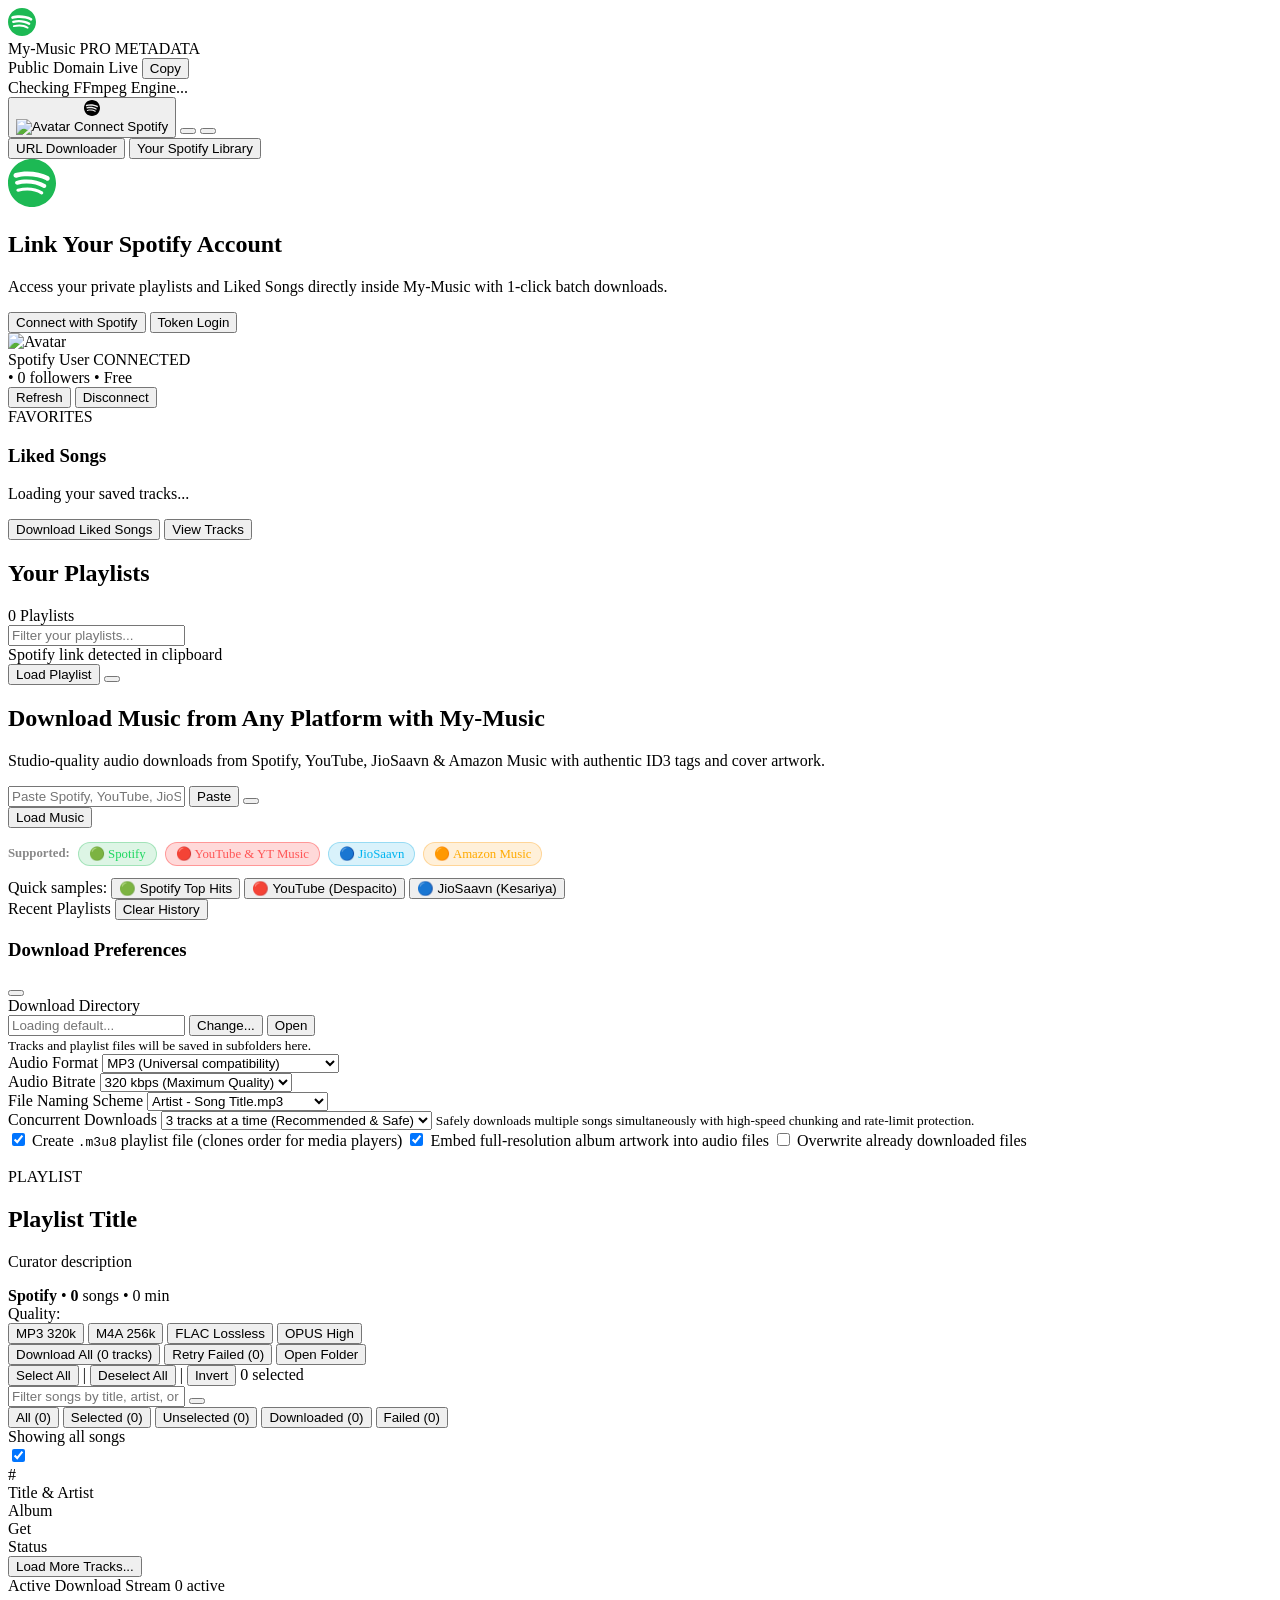
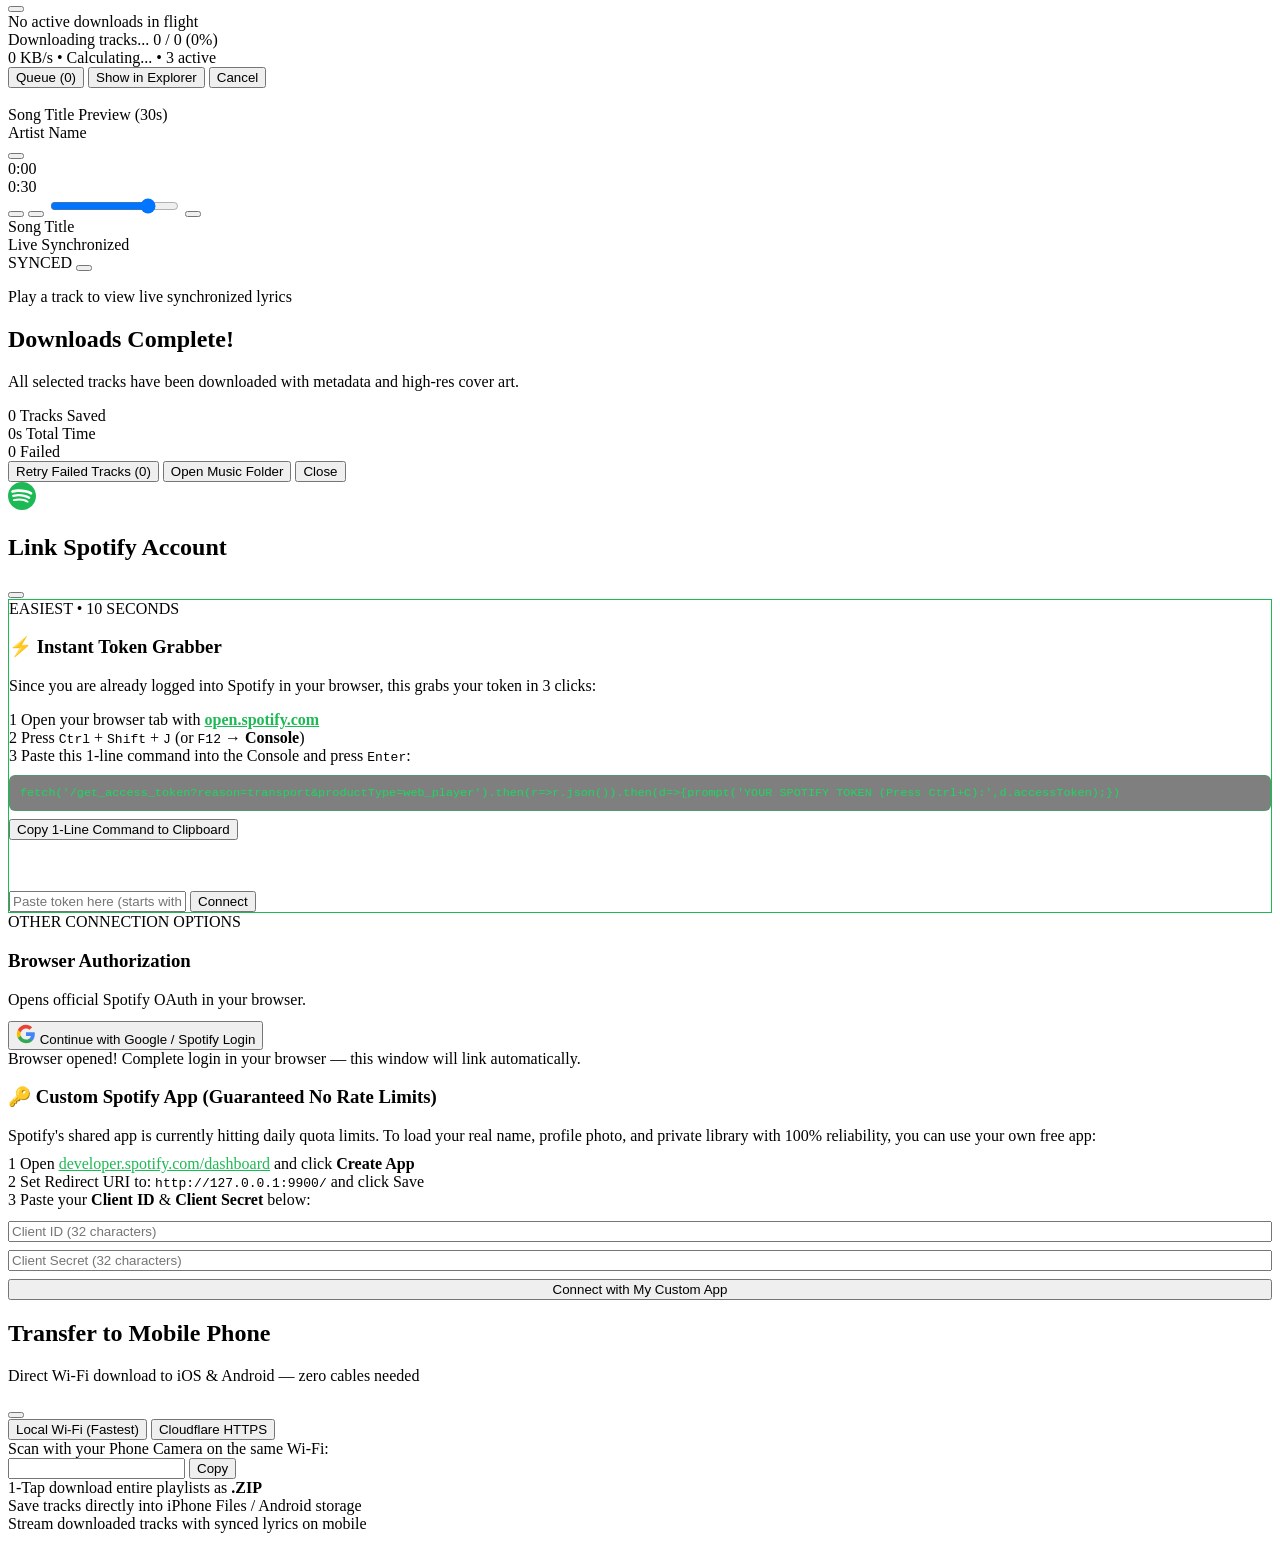
==== commit 0bdaafc0: "feat: support custom Spotify client ID and secret to bypass shared quota limits" ====
--- a/docs/index.html
+++ b/docs/index.html
@@ -691,6 +691,35 @@
               <span>Browser opened! Complete login in your browser — this window will link automatically.</span>
             </div>
           </div>
+
+          <!-- Method 3: Custom Developer App (Never Rate Limited) -->
+          <div class="auth-method-card" style="margin-top: 14px;">
+            <h3 class="auth-method-title">🔑 Custom Spotify App (Guaranteed No Rate Limits)</h3>
+            <p class="auth-method-desc" style="margin-bottom: 10px;">
+              Spotify's shared app is currently hitting daily quota limits. To load your real name, profile photo, and private library with 100% reliability, you can use your own free app:
+            </p>
+            <div class="auth-steps">
+              <div class="auth-step">
+                <span class="step-num">1</span>
+                <span>Open <a href="https://developer.spotify.com/dashboard" target="_blank" style="color: #1db954; text-decoration: underline;">developer.spotify.com/dashboard</a> and click <strong>Create App</strong></span>
+              </div>
+              <div class="auth-step">
+                <span class="step-num">2</span>
+                <span>Set Redirect URI to: <code>http://127.0.0.1:9900/</code> and click Save</span>
+              </div>
+              <div class="auth-step">
+                <span class="step-num">3</span>
+                <span>Paste your <strong>Client ID</strong> & <strong>Client Secret</strong> below:</span>
+              </div>
+            </div>
+            <div style="display: flex; flex-direction: column; gap: 8px; margin-top: 12px;">
+              <input type="text" id="input-custom-client-id" placeholder="Client ID (32 characters)" autocomplete="off" />
+              <input type="password" id="input-custom-client-secret" placeholder="Client Secret (32 characters)" autocomplete="off" />
+              <button type="button" id="btn-custom-client-login" class="btn btn-spotify btn-block">
+                <span>Connect with My Custom App</span>
+              </button>
+            </div>
+          </div>
         </div>
       </div>
     </div>
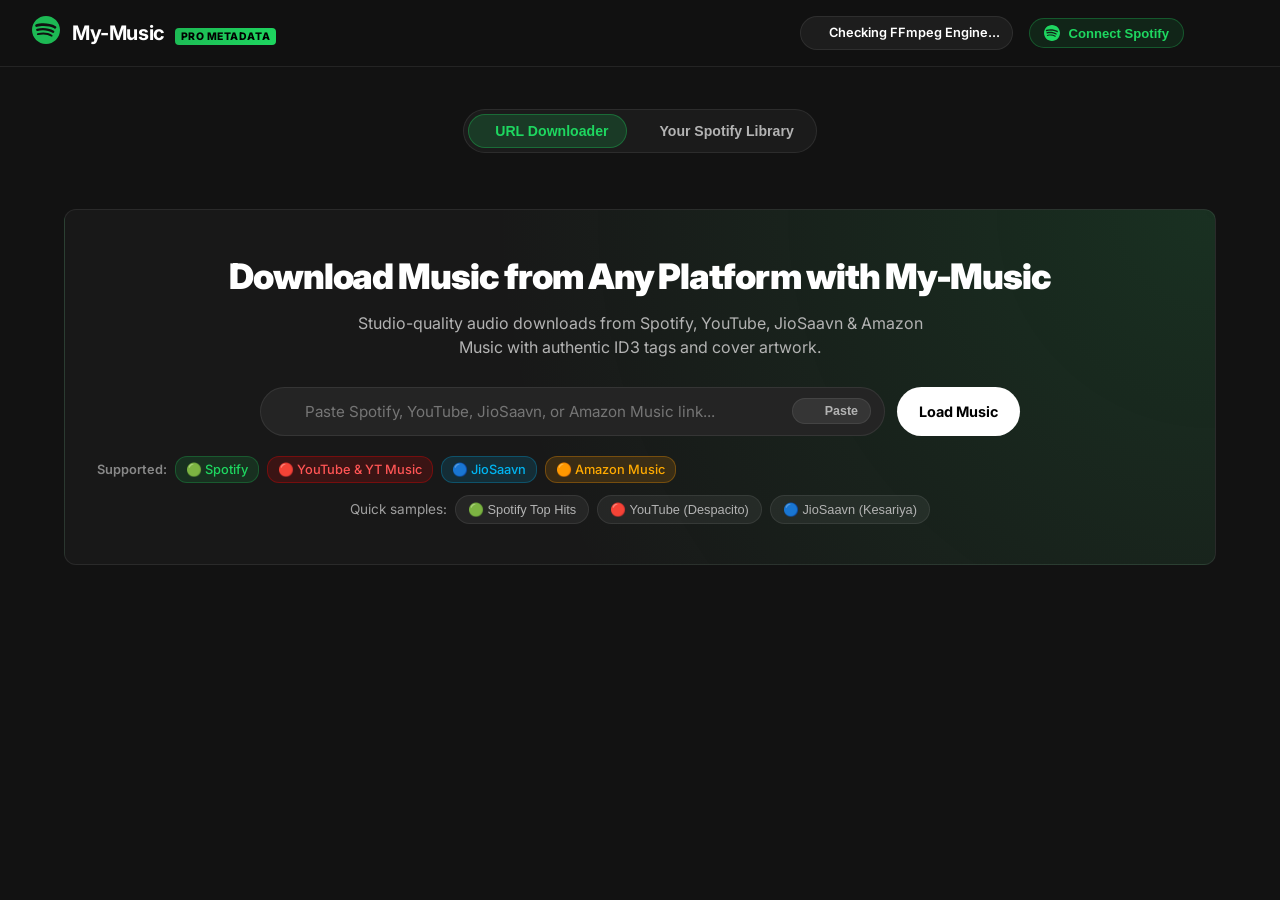
==== commit 96d80476: "Optimize multi-platform metadata resolver with LRU caching, total duration tracking, and UI safeguar" ====
--- a/docs/index.html
+++ b/docs/index.html
@@ -4,8 +4,8 @@
   <meta charset="UTF-8">
   <meta name="viewport" content="width=device-width, initial-scale=1.0">
   <title>My-Music — Studio-Grade Music & Playlist Downloader</title>
-  <link rel="icon" type="image/jpeg" href="/static/logo.jpg">
-  <link rel="stylesheet" href="/static/style.css">
+  <link rel="icon" type="image/jpeg" href="logo.jpg">
+  <link rel="stylesheet" href="style.css">
   <link rel="preconnect" href="https://fonts.googleapis.com">
   <link rel="preconnect" href="https://fonts.gstatic.com" crossorigin>
   <link href="https://fonts.googleapis.com/css2?family=Inter:wght@400;500;600;700;800&display=swap" rel="stylesheet">
@@ -791,6 +791,6 @@
 
   </div>
 
-  <script src="/static/app.js"></script>
+  <script src="app.js"></script>
 </body>
 </html>
--- a/docs/style.css
+++ b/docs/style.css
@@ -0,0 +1,3249 @@
+/* ==========================================================================
+   Spotify Playlist Cloner & Downloader - Dark UI Styling
+   ========================================================================== */
+
+:root {
+  --bg-base: #121212;
+  --bg-surface: #181818;
+  --bg-surface-elevated: #242424;
+  --bg-card-hover: #2a2a2a;
+  --border-color: rgba(255, 255, 255, 0.08);
+
+  --spotify-green: #1db954;
+  --spotify-green-hover: #1ed760;
+  --spotify-green-glow: rgba(29, 185, 84, 0.35);
+
+  --text-primary: #ffffff;
+  --text-secondary: #b3b3b3;
+  --text-muted: #9e9e9e;
+
+  --status-pending: #4a5568;
+  --status-searching: #d69e2e;
+  --status-downloading: #3182ce;
+  --status-tagging: #805ad5;
+  --status-completed: #38a169;
+  --status-failed: #e53e3e;
+
+  --font-main: "Inter", "Circular Std", -apple-system, BlinkMacSystemFont, "Segoe UI", Roboto, Helvetica, Arial, sans-serif;
+  --radius-sm: 4px;
+  --radius-md: 8px;
+  --radius-lg: 12px;
+  --radius-pill: 9999px;
+  --transition: all 0.2s cubic-bezier(0.4, 0, 0.2, 1);
+}
+
+* {
+  box-sizing: border-box;
+  margin: 0;
+  padding: 0;
+}
+
+body {
+  background-color: var(--bg-base);
+  color: var(--text-primary);
+  font-family: var(--font-main);
+  line-height: 1.5;
+  overflow-x: hidden;
+  min-height: 100vh;
+}
+
+.app-container {
+  display: flex;
+  flex-direction: column;
+  min-height: 100vh;
+  padding-bottom: 90px; /* Space for sticky download bar */
+}
+
+/* ==========================================================================
+   Top Navigation
+   ========================================================================== */
+
+.navbar {
+  display: flex;
+  justify-content: space-between;
+  align-items: center;
+  padding: 16px 32px;
+  background-color: rgba(18, 18, 18, 0.95);
+  backdrop-filter: blur(12px);
+  border-bottom: 1px solid var(--border-color);
+  position: sticky;
+  top: 0;
+  z-index: 100;
+}
+
+.brand {
+  display: flex;
+  align-items: center;
+  gap: 12px;
+}
+
+.brand-title {
+  font-size: 1.25rem;
+  font-weight: 700;
+  letter-spacing: -0.02em;
+}
+
+.brand-badge {
+  font-size: 0.65rem;
+  font-weight: 800;
+  background: linear-gradient(135deg, #1db954, #1ed760);
+  color: #000;
+  padding: 2px 6px;
+  border-radius: 4px;
+  margin-left: 6px;
+  letter-spacing: 0.05em;
+}
+
+.nav-status {
+  display: flex;
+  align-items: center;
+  gap: 16px;
+}
+
+.status-pill {
+  display: inline-flex;
+  align-items: center;
+  gap: 8px;
+  padding: 6px 12px;
+  border-radius: var(--radius-pill);
+  font-size: 0.8rem;
+  font-weight: 600;
+  background-color: rgba(255, 255, 255, 0.05);
+  border: 1px solid var(--border-color);
+}
+
+.status-pill.ready .status-dot {
+  background-color: var(--spotify-green);
+  box-shadow: 0 0 8px var(--spotify-green);
+}
+
+.status-dot {
+  width: 8px;
+  height: 8px;
+  border-radius: 50%;
+  display: inline-block;
+}
+
+/* ==========================================================================
+   Buttons & Controls
+   ========================================================================== */
+
+.btn {
+  display: inline-flex;
+  align-items: center;
+  justify-content: center;
+  gap: 8px;
+  font-family: inherit;
+  font-weight: 700;
+  font-size: 0.9rem;
+  border-radius: var(--radius-pill);
+  border: none;
+  cursor: pointer;
+  padding: 10px 22px;
+  transition: var(--transition);
+  text-decoration: none;
+}
+
+.btn-primary {
+  background-color: var(--text-primary);
+  color: #000000;
+}
+.btn-primary:hover {
+  transform: scale(1.03);
+  background-color: #f0f0f0;
+}
+
+.btn-success {
+  background-color: var(--spotify-green);
+  color: #000000;
+  box-shadow: 0 4px 14px var(--spotify-green-glow);
+}
+.btn-success:hover {
+  background-color: var(--spotify-green-hover);
+  transform: scale(1.03);
+  box-shadow: 0 6px 20px var(--spotify-green-glow);
+}
+
+.btn-secondary {
+  background-color: rgba(255, 255, 255, 0.08);
+  color: var(--text-primary);
+  border: 1px solid var(--border-color);
+}
+.btn-secondary:hover {
+  background-color: rgba(255, 255, 255, 0.15);
+}
+
+.btn-danger {
+  background-color: #e53e3e;
+  color: #ffffff;
+}
+.btn-danger:hover {
+  background-color: #c53030;
+}
+
+.btn-large {
+  padding: 14px 32px;
+  font-size: 1rem;
+}
+
+.btn-sm {
+  padding: 6px 14px;
+  font-size: 0.8rem;
+}
+
+.btn-icon {
+  background: none;
+  border: none;
+  color: var(--text-secondary);
+  cursor: pointer;
+  padding: 8px;
+  border-radius: 50%;
+  display: flex;
+  align-items: center;
+  justify-content: center;
+  transition: var(--transition);
+}
+.btn-icon:hover {
+  color: var(--text-primary);
+  background-color: rgba(255, 255, 255, 0.1);
+}
+
+.btn-chip {
+  background: rgba(255, 255, 255, 0.06);
+  border: 1px solid var(--border-color);
+  color: var(--text-secondary);
+  padding: 6px 12px;
+  border-radius: var(--radius-pill);
+  font-size: 0.8rem;
+  font-weight: 500;
+  cursor: pointer;
+  transition: var(--transition);
+}
+.btn-chip:hover {
+  background: rgba(255, 255, 255, 0.12);
+  color: var(--text-primary);
+  border-color: rgba(255, 255, 255, 0.2);
+}
+
+.btn-text-action {
+  background: none;
+  border: none;
+  color: var(--text-secondary);
+  font-size: 0.85rem;
+  font-weight: 600;
+  cursor: pointer;
+  transition: var(--transition);
+}
+.btn-text-action:hover {
+  color: var(--text-primary);
+  text-decoration: underline;
+}
+
+/* ==========================================================================
+   Main Content Layout
+   ========================================================================== */
+
+.main-content {
+  max-width: 1200px;
+  width: 100%;
+  margin: 0 auto;
+  padding: 32px 24px;
+  display: flex;
+  flex-direction: column;
+  gap: 32px;
+}
+
+.card {
+  background-color: var(--bg-surface);
+  border: 1px solid var(--border-color);
+  border-radius: var(--radius-lg);
+  padding: 24px;
+}
+
+/* ==========================================================================
+   Search / Input Hero
+   ========================================================================== */
+
+.search-section {
+  display: flex;
+  flex-direction: column;
+}
+
+.search-box-card {
+  background: radial-gradient(circle at top right, rgba(29, 185, 84, 0.15), transparent 60%), var(--bg-surface);
+  border: 1px solid var(--border-color);
+  border-radius: var(--radius-lg);
+  padding: 40px 32px;
+  text-align: center;
+}
+
+.search-headline {
+  font-size: 2.2rem;
+  font-weight: 900;
+  letter-spacing: -0.03em;
+  margin-bottom: 8px;
+}
+
+.search-subhead {
+  color: var(--text-secondary);
+  font-size: 1rem;
+  max-width: 600px;
+  margin: 0 auto 28px;
+}
+
+.url-input-container {
+  display: flex;
+  gap: 12px;
+  max-width: 760px;
+  margin: 0 auto 20px;
+}
+
+.input-wrapper {
+  position: relative;
+  flex: 1;
+  display: flex;
+  align-items: center;
+}
+
+.input-icon {
+  position: absolute;
+  left: 16px;
+  color: var(--text-muted);
+  width: 18px;
+  height: 18px;
+  pointer-events: none;
+}
+
+.input-wrapper input {
+  width: 100%;
+  padding: 14px 44px 14px 44px;
+  background-color: var(--bg-surface-elevated);
+  border: 1px solid var(--border-color);
+  border-radius: var(--radius-pill);
+  color: var(--text-primary);
+  font-family: inherit;
+  font-size: 0.95rem;
+  outline: none;
+  transition: var(--transition);
+}
+.input-wrapper input:focus {
+  border-color: var(--spotify-green);
+  box-shadow: 0 0 0 3px rgba(29, 185, 84, 0.25);
+  background-color: #2e2e2e;
+}
+
+.btn-clear {
+  position: absolute;
+  right: 14px;
+  background: none;
+  border: none;
+  color: var(--text-muted);
+  cursor: pointer;
+  display: flex;
+  padding: 4px;
+}
+.btn-clear:hover {
+  color: var(--text-primary);
+}
+
+.quick-examples {
+  display: flex;
+  align-items: center;
+  justify-content: center;
+  gap: 8px;
+  flex-wrap: wrap;
+  font-size: 0.85rem;
+  color: var(--text-muted);
+}
+
+/* ==========================================================================
+   Preferences Panel
+   ========================================================================== */
+
+.settings-panel {
+  animation: slideDown 0.25s ease-out;
+}
+
+@keyframes slideDown {
+  from { opacity: 0; transform: translateY(-10px); }
+  to { opacity: 1; transform: translateY(0); }
+}
+
+.settings-header {
+  display: flex;
+  justify-content: space-between;
+  align-items: center;
+  margin-bottom: 20px;
+}
+
+.settings-header h3 {
+  display: flex;
+  align-items: center;
+  gap: 8px;
+  font-size: 1.1rem;
+}
+
+.settings-grid {
+  display: grid;
+  grid-template-columns: repeat(auto-fit, minmax(240px, 1fr));
+  gap: 16px;
+  margin-bottom: 20px;
+}
+
+.form-group {
+  display: flex;
+  flex-direction: column;
+  gap: 6px;
+}
+
+.form-group label {
+  font-size: 0.85rem;
+  font-weight: 600;
+  color: var(--text-secondary);
+}
+
+.form-group select,
+.form-group input {
+  background-color: var(--bg-surface-elevated);
+  border: 1px solid var(--border-color);
+  color: var(--text-primary);
+  font-family: inherit;
+  font-size: 0.9rem;
+  padding: 10px 14px;
+  border-radius: var(--radius-md);
+  outline: none;
+}
+.form-group select:focus,
+.form-group input:focus {
+  border-color: var(--spotify-green);
+}
+
+.form-group small {
+  font-size: 0.75rem;
+  color: var(--text-muted);
+}
+
+.dir-picker-row {
+  display: flex;
+  gap: 8px;
+}
+.dir-picker-row input {
+  flex: 1;
+}
+
+.settings-toggles {
+  display: flex;
+  flex-direction: column;
+  gap: 10px;
+  padding-top: 14px;
+  border-top: 1px solid var(--border-color);
+}
+
+.checkbox-label {
+  display: flex;
+  align-items: center;
+  gap: 10px;
+  font-size: 0.85rem;
+  color: var(--text-secondary);
+  cursor: pointer;
+}
+
+.checkbox-label input[type="checkbox"] {
+  accent-color: var(--spotify-green);
+  width: 16px;
+  height: 16px;
+  cursor: pointer;
+}
+
+/* ==========================================================================
+   Playlist Header Card
+   ========================================================================== */
+
+.playlist-header {
+  display: flex;
+  gap: 28px;
+  align-items: flex-start;
+}
+
+.playlist-cover-wrapper {
+  position: relative;
+  width: 180px;
+  height: 180px;
+  flex-shrink: 0;
+  border-radius: var(--radius-md);
+  overflow: hidden;
+  box-shadow: 0 8px 24px rgba(0, 0, 0, 0.5);
+  background-color: var(--bg-surface-elevated);
+}
+
+.playlist-cover {
+  width: 100%;
+  height: 100%;
+  object-fit: cover;
+  transition: transform 0.3s ease;
+}
+
+.cover-overlay {
+  position: absolute;
+  inset: 0;
+  background: rgba(0, 0, 0, 0.3);
+  display: flex;
+  align-items: center;
+  justify-content: center;
+  opacity: 0;
+  transition: opacity 0.2s ease;
+}
+.playlist-cover-wrapper:hover .cover-overlay {
+  opacity: 1;
+}
+.playlist-cover-wrapper:hover .playlist-cover {
+  transform: scale(1.05);
+}
+
+.playlist-info {
+  display: flex;
+  flex-direction: column;
+  flex: 1;
+}
+
+.pl-type-badge {
+  font-size: 0.75rem;
+  font-weight: 700;
+  letter-spacing: 0.08em;
+  color: var(--text-secondary);
+  text-transform: uppercase;
+  margin-bottom: 4px;
+}
+
+.pl-title {
+  font-size: 2rem;
+  font-weight: 900;
+  letter-spacing: -0.02em;
+  margin-bottom: 8px;
+  line-height: 1.2;
+}
+
+.pl-desc {
+  color: var(--text-secondary);
+  font-size: 0.9rem;
+  margin-bottom: 14px;
+  line-height: 1.4;
+  display: -webkit-box;
+  -webkit-line-clamp: 2;
+  -webkit-box-orient: vertical;
+  overflow: hidden;
+}
+
+.pl-meta {
+  display: flex;
+  align-items: center;
+  gap: 8px;
+  font-size: 0.85rem;
+  color: var(--text-secondary);
+  margin-bottom: 20px;
+}
+
+.pl-meta span {
+  display: inline-flex;
+  align-items: center;
+  gap: 4px;
+}
+
+.pl-meta .separator {
+  color: var(--text-muted);
+}
+
+.pl-actions {
+  display: flex;
+  align-items: center;
+  gap: 16px;
+  flex-wrap: wrap;
+}
+
+.select-controls {
+  display: flex;
+  align-items: center;
+  gap: 8px;
+  margin-left: auto;
+}
+
+/* ==========================================================================
+   Tracks List Table
+   ========================================================================== */
+
+.tracks-card {
+  padding: 16px;
+}
+
+.tracks-table-header {
+  display: grid;
+  grid-template-columns: 36px 36px 1fr 180px 65px 45px 130px;
+  align-items: center;
+  padding: 8px 12px;
+  border-bottom: 1px solid var(--border-color);
+  font-size: 0.75rem;
+  font-weight: 700;
+  text-transform: uppercase;
+  letter-spacing: 0.05em;
+  color: var(--text-muted);
+}
+
+.tracks-list {
+  display: flex;
+  flex-direction: column;
+  margin-top: 6px;
+}
+
+.track-row {
+  display: grid;
+  grid-template-columns: 36px 36px 1fr 180px 65px 45px 130px;
+  align-items: center;
+  padding: 10px 12px;
+  border-radius: var(--radius-md);
+  font-size: 0.9rem;
+  transition: background-color 0.15s ease;
+}
+
+.track-row:hover,
+.track-row:focus-within {
+  background-color: var(--bg-card-hover);
+}
+
+.track-row:focus-within {
+  outline: 1px solid rgba(29, 185, 84, 0.4);
+}
+
+.col-check {
+  display: flex;
+  align-items: center;
+}
+
+.track-checkbox,
+#check-all {
+  accent-color: var(--spotify-green);
+  width: 16px;
+  height: 16px;
+  cursor: pointer;
+}
+
+.col-num {
+  color: var(--text-muted);
+  font-size: 0.85rem;
+}
+
+.col-title {
+  display: flex;
+  align-items: center;
+  gap: 12px;
+  overflow: hidden;
+}
+
+.track-thumbnail {
+  width: 40px;
+  height: 40px;
+  border-radius: 4px;
+  object-fit: cover;
+  flex-shrink: 0;
+  background-color: var(--bg-surface-elevated);
+}
+
+.track-details {
+  display: flex;
+  flex-direction: column;
+  overflow: hidden;
+}
+
+.track-name-row {
+  display: flex;
+  align-items: center;
+  gap: 8px;
+}
+
+.track-name {
+  font-weight: 600;
+  color: var(--text-primary);
+  white-space: nowrap;
+  overflow: hidden;
+  text-overflow: ellipsis;
+}
+
+.explicit-tag {
+  background-color: rgba(255, 255, 255, 0.2);
+  color: var(--text-primary);
+  font-size: 0.6rem;
+  padding: 1px 4px;
+  border-radius: 2px;
+  font-weight: 700;
+}
+
+.track-artist {
+  font-size: 0.8rem;
+  color: var(--text-secondary);
+  white-space: nowrap;
+  overflow: hidden;
+  text-overflow: ellipsis;
+}
+
+.btn-preview-play {
+  background: none;
+  border: none;
+  color: var(--text-muted);
+  cursor: pointer;
+  display: flex;
+  align-items: center;
+  padding: 2px;
+  border-radius: 50%;
+  transition: var(--transition);
+}
+.btn-preview-play:hover {
+  color: var(--spotify-green);
+  transform: scale(1.1);
+}
+
+.col-album {
+  color: var(--text-secondary);
+  font-size: 0.85rem;
+  white-space: nowrap;
+  overflow: hidden;
+  text-overflow: ellipsis;
+  padding-right: 12px;
+}
+
+.col-dur {
+  color: var(--text-muted);
+  font-size: 0.85rem;
+}
+
+.col-actions {
+  display: flex;
+  align-items: center;
+  justify-content: center;
+}
+
+.btn-single-dl {
+  background: rgba(255, 255, 255, 0.05);
+  border: 1px solid var(--border-color);
+  color: var(--text-secondary);
+  border-radius: 50%;
+  width: 28px;
+  height: 28px;
+  display: flex;
+  align-items: center;
+  justify-content: center;
+  cursor: pointer;
+  transition: var(--transition);
+  padding: 0;
+}
+
+.btn-single-dl i {
+  width: 14px;
+  height: 14px;
+}
+
+.btn-single-dl:hover {
+  background: var(--spotify-green);
+  color: #000;
+  border-color: var(--spotify-green);
+  transform: scale(1.12);
+  box-shadow: 0 0 8px var(--spotify-green-glow);
+}
+
+.col-status {
+  display: flex;
+  align-items: center;
+  min-width: 0;
+  overflow: hidden;
+}
+
+/* Status Badges */
+.badge-status {
+  display: inline-block;
+  white-space: nowrap;
+  overflow: hidden;
+  text-overflow: ellipsis;
+  max-width: 100%;
+  font-size: 0.75rem;
+  font-weight: 600;
+  padding: 4px 10px;
+  border-radius: var(--radius-pill);
+  background-color: var(--status-pending);
+  color: #ffffff;
+  text-align: center;
+}
+
+.badge-status.ready {
+  background-color: rgba(29, 185, 84, 0.18);
+  color: var(--spotify-green);
+  border: 1px solid rgba(29, 185, 84, 0.35);
+}
+
+.badge-status.queued {
+  background-color: rgba(255, 255, 255, 0.08);
+  color: var(--text-secondary);
+}
+
+.badge-status.searching {
+  background-color: rgba(214, 158, 46, 0.2);
+  color: #ecc94b;
+  border: 1px solid rgba(214, 158, 46, 0.4);
+}
+
+.badge-status.downloading {
+  background-color: rgba(49, 130, 206, 0.2);
+  color: #63b3ed;
+  border: 1px solid rgba(49, 130, 206, 0.4);
+}
+
+.badge-status.tagging {
+  background-color: rgba(128, 90, 213, 0.2);
+  color: #b794f4;
+  border: 1px solid rgba(128, 90, 213, 0.4);
+}
+
+.badge-status.completed {
+  background-color: rgba(56, 161, 105, 0.2);
+  color: #48bb78;
+  border: 1px solid rgba(56, 161, 105, 0.4);
+}
+
+.badge-status.failed {
+  background-color: rgba(229, 62, 62, 0.2);
+  color: #f56565;
+  border: 1px solid rgba(229, 62, 62, 0.4);
+}
+
+/* ==========================================================================
+   Sticky Bottom Download Monitor Bar
+   ========================================================================== */
+
+.download-bar {
+  position: fixed;
+  bottom: 0;
+  left: 0;
+  right: 0;
+  background-color: rgba(24, 24, 24, 0.96);
+  backdrop-filter: blur(16px);
+  border-top: 1px solid var(--border-color);
+  padding: 14px 32px;
+  z-index: 200;
+  box-shadow: 0 -8px 24px rgba(0, 0, 0, 0.6);
+  animation: slideUp 0.3s cubic-bezier(0.16, 1, 0.3, 1);
+}
+
+@keyframes slideUp {
+  from { transform: translateY(100%); }
+  to { transform: translateY(0); }
+}
+
+.bar-content {
+  max-width: 1200px;
+  margin: 0 auto;
+  display: flex;
+  align-items: center;
+  justify-content: space-between;
+  gap: 24px;
+}
+
+.bar-left {
+  display: flex;
+  align-items: center;
+  gap: 16px;
+  flex: 1;
+}
+
+.pulse-indicator {
+  width: 12px;
+  height: 12px;
+  border-radius: 50%;
+  background-color: var(--spotify-green);
+  box-shadow: 0 0 0 0 var(--spotify-green-glow);
+  animation: pulse 1.5s infinite;
+}
+
+@keyframes pulse {
+  0% { transform: scale(0.95); box-shadow: 0 0 0 0 rgba(29, 185, 84, 0.7); }
+  70% { transform: scale(1); box-shadow: 0 0 0 10px rgba(29, 185, 84, 0); }
+  100% { transform: scale(0.95); box-shadow: 0 0 0 0 rgba(29, 185, 84, 0); }
+}
+
+.bar-details {
+  display: flex;
+  flex-direction: column;
+  gap: 6px;
+  flex: 1;
+}
+
+.bar-title {
+  display: flex;
+  justify-content: space-between;
+  font-size: 0.85rem;
+  font-weight: 600;
+}
+
+.bar-counter {
+  color: var(--text-secondary);
+}
+
+.progress-track {
+  width: 100%;
+  height: 6px;
+  background-color: rgba(255, 255, 255, 0.1);
+  border-radius: 3px;
+  overflow: hidden;
+}
+
+.progress-fill {
+  height: 100%;
+  background: linear-gradient(90deg, #1db954, #1ed760);
+  border-radius: 3px;
+  transition: width 0.3s ease;
+}
+
+.bar-right {
+  display: flex;
+  align-items: center;
+  gap: 12px;
+}
+
+/* ==========================================================================
+   Utilities & Spinners
+   ========================================================================== */
+
+.hidden {
+  display: none !important;
+}
+
+.spinner {
+  width: 16px;
+  height: 16px;
+  border: 2px solid rgba(0, 0, 0, 0.2);
+  border-top-color: #000;
+  border-radius: 50%;
+  animation: spin 0.6s linear infinite;
+}
+
+@keyframes spin {
+  to { transform: rotate(360deg); }
+}
+
+/* ==========================================================================
+   New UI Components & Optimizations
+   ========================================================================== */
+
+.btn-input-action {
+  position: absolute;
+  right: 14px;
+  background: rgba(255, 255, 255, 0.08);
+  border: 1px solid var(--border-color);
+  color: var(--text-secondary);
+  border-radius: var(--radius-pill);
+  padding: 5px 12px;
+  font-size: 0.78rem;
+  font-weight: 600;
+  display: flex;
+  align-items: center;
+  gap: 6px;
+  cursor: pointer;
+  transition: var(--transition);
+}
+.btn-input-action:hover {
+  background: rgba(29, 185, 84, 0.2);
+  border-color: var(--spotify-green);
+  color: var(--spotify-green-hover);
+}
+.btn-input-action i {
+  width: 14px;
+  height: 14px;
+}
+
+.selection-pill {
+  font-size: 0.75rem;
+  font-weight: 700;
+  color: var(--spotify-green-hover);
+  background: rgba(29, 185, 84, 0.12);
+  border: 1px solid rgba(29, 185, 84, 0.3);
+  padding: 3px 10px;
+  border-radius: var(--radius-pill);
+  margin-left: 8px;
+}
+
+/* In-Playlist Search & Filter Bar */
+.filter-controls-bar {
+  display: flex;
+  justify-content: space-between;
+  align-items: center;
+  gap: 16px;
+  margin-bottom: 16px;
+}
+
+.filter-input-wrapper {
+  position: relative;
+  flex: 1;
+  max-width: 480px;
+  display: flex;
+  align-items: center;
+}
+
+.filter-icon {
+  position: absolute;
+  left: 14px;
+  color: var(--text-muted);
+  width: 16px;
+  height: 16px;
+  pointer-events: none;
+}
+
+.filter-input-wrapper input {
+  width: 100%;
+  padding: 10px 36px 10px 38px;
+  background-color: var(--bg-surface-elevated);
+  border: 1px solid var(--border-color);
+  border-radius: var(--radius-pill);
+  color: var(--text-primary);
+  font-family: inherit;
+  font-size: 0.88rem;
+  outline: none;
+  transition: var(--transition);
+}
+
+.filter-input-wrapper input:focus {
+  border-color: var(--spotify-green);
+  box-shadow: 0 0 0 2px rgba(29, 185, 84, 0.2);
+}
+
+.filter-counter-badge {
+  font-size: 0.8rem;
+  color: var(--text-secondary);
+  background: rgba(255, 255, 255, 0.05);
+  border: 1px solid var(--border-color);
+  padding: 6px 14px;
+  border-radius: var(--radius-pill);
+}
+
+/* Speedometer & Download Bar Metrics */
+.bar-metrics-row {
+  display: flex;
+  align-items: center;
+  gap: 8px;
+  font-size: 0.78rem;
+  color: var(--text-secondary);
+}
+
+.bar-metric {
+  display: inline-flex;
+  align-items: center;
+  gap: 4px;
+  font-weight: 600;
+  color: var(--spotify-green-hover);
+}
+
+.bar-metric i {
+  width: 13px;
+  height: 13px;
+}
+
+.bar-metric-sep {
+  color: var(--text-muted);
+}
+
+/* Floating Mini Audio Player */
+.mini-player {
+  position: fixed;
+  bottom: 84px;
+  left: 32px;
+  right: 32px;
+  max-width: 900px;
+  margin: 0 auto;
+  background: rgba(24, 24, 24, 0.95);
+  backdrop-filter: blur(16px);
+  border: 1px solid rgba(255, 255, 255, 0.12);
+  border-radius: var(--radius-lg);
+  padding: 12px 20px;
+  display: flex;
+  align-items: center;
+  justify-content: space-between;
+  gap: 20px;
+  z-index: 95;
+  box-shadow: 0 12px 32px rgba(0, 0, 0, 0.6);
+  animation: slideUp 0.3s cubic-bezier(0.16, 1, 0.3, 1);
+}
+
+@keyframes slideUp {
+  from { transform: translateY(20px); opacity: 0; }
+  to { transform: translateY(0); opacity: 1; }
+}
+
+.mini-player-track {
+  display: flex;
+  align-items: center;
+  gap: 12px;
+  min-width: 220px;
+  max-width: 280px;
+}
+
+.mp-cover {
+  width: 44px;
+  height: 44px;
+  border-radius: 4px;
+  object-fit: cover;
+  background: #282828;
+}
+
+.mp-details {
+  overflow: hidden;
+}
+
+.mp-title {
+  font-size: 0.88rem;
+  font-weight: 700;
+  color: var(--text-primary);
+  white-space: nowrap;
+  overflow: hidden;
+  text-overflow: ellipsis;
+}
+
+.mp-artist {
+  font-size: 0.78rem;
+  color: var(--text-secondary);
+  white-space: nowrap;
+  overflow: hidden;
+  text-overflow: ellipsis;
+}
+
+.mp-center-controls {
+  display: flex;
+  align-items: center;
+  gap: 12px;
+  flex: 1;
+  max-width: 420px;
+}
+
+.btn-mp-play {
+  background: var(--spotify-green);
+  color: #000;
+  width: 36px;
+  height: 36px;
+  border-radius: 50%;
+  border: none;
+  display: flex;
+  align-items: center;
+  justify-content: center;
+  cursor: pointer;
+  transition: var(--transition);
+}
+
+.btn-mp-play:hover {
+  background: var(--spotify-green-hover);
+  transform: scale(1.06);
+}
+
+.btn-mp-play i {
+  width: 18px;
+  height: 18px;
+}
+
+.mp-timeline {
+  display: flex;
+  align-items: center;
+  gap: 8px;
+  flex: 1;
+}
+
+.mp-time {
+  font-size: 0.72rem;
+  color: var(--text-muted);
+  font-variant-numeric: tabular-nums;
+}
+
+.mp-progress-bar {
+  flex: 1;
+  height: 4px;
+  background: rgba(255, 255, 255, 0.15);
+  border-radius: 2px;
+  cursor: pointer;
+  position: relative;
+  overflow: hidden;
+}
+
+.mp-progress-fill {
+  height: 100%;
+  background: var(--spotify-green);
+  border-radius: 2px;
+  width: 0%;
+}
+
+.mp-right-controls {
+  display: flex;
+  align-items: center;
+  gap: 12px;
+}
+
+.equalizer-bars {
+  display: flex;
+  align-items: flex-end;
+  gap: 2px;
+  height: 16px;
+}
+
+.equalizer-bars span {
+  width: 3px;
+  background: var(--spotify-green);
+  border-radius: 1px;
+  animation: bounceBar 1.2s infinite ease-in-out alternate;
+}
+
+.equalizer-bars span:nth-child(1) { height: 60%; animation-delay: 0.1s; }
+.equalizer-bars span:nth-child(2) { height: 100%; animation-delay: 0.3s; }
+.equalizer-bars span:nth-child(3) { height: 40%; animation-delay: 0.2s; }
+.equalizer-bars span:nth-child(4) { height: 80%; animation-delay: 0.4s; }
+
+@keyframes bounceBar {
+  0% { height: 20%; }
+  100% { height: 100%; }
+}
+
+.mp-slider {
+  width: 70px;
+  accent-color: var(--spotify-green);
+  cursor: pointer;
+}
+
+/* Modal Overlay & Card */
+.modal-overlay {
+  position: fixed;
+  inset: 0;
+  background: rgba(0, 0, 0, 0.75);
+  backdrop-filter: blur(8px);
+  display: flex;
+  align-items: center;
+  justify-content: center;
+  z-index: 200;
+  animation: fadeIn 0.2s ease;
+}
+
+@keyframes fadeIn {
+  from { opacity: 0; }
+  to { opacity: 1; }
+}
+
+.modal-card {
+  background: var(--bg-surface);
+  border: 1px solid rgba(255, 255, 255, 0.12);
+  border-radius: var(--radius-lg);
+  padding: 36px 32px;
+  max-width: 480px;
+  width: 90%;
+  text-align: center;
+  box-shadow: 0 20px 48px rgba(0, 0, 0, 0.8);
+  animation: scaleUp 0.25s cubic-bezier(0.16, 1, 0.3, 1);
+}
+
+@keyframes scaleUp {
+  from { transform: scale(0.92); opacity: 0; }
+  to { transform: scale(1); opacity: 1; }
+}
+
+.modal-icon-success {
+  width: 64px;
+  height: 64px;
+  margin: 0 auto 16px;
+  border-radius: 50%;
+  background: rgba(29, 185, 84, 0.15);
+  color: var(--spotify-green);
+  display: flex;
+  align-items: center;
+  justify-content: center;
+}
+
+.modal-icon-success i {
+  width: 36px;
+  height: 36px;
+}
+
+.modal-title {
+  font-size: 1.5rem;
+  font-weight: 800;
+  margin-bottom: 8px;
+}
+
+.modal-desc {
+  color: var(--text-secondary);
+  font-size: 0.9rem;
+  margin-bottom: 24px;
+}
+
+.modal-stats-grid {
+  display: grid;
+  grid-template-columns: repeat(3, 1fr);
+  gap: 12px;
+  margin-bottom: 28px;
+}
+
+.modal-stat {
+  background: var(--bg-surface-elevated);
+  border: 1px solid var(--border-color);
+  border-radius: var(--radius-md);
+  padding: 14px 10px;
+}
+
+.stat-num {
+  display: block;
+  font-size: 1.35rem;
+  font-weight: 800;
+  color: var(--text-primary);
+}
+
+.stat-label {
+  display: block;
+  font-size: 0.72rem;
+  font-weight: 600;
+  color: var(--text-muted);
+  text-transform: uppercase;
+  letter-spacing: 0.05em;
+  margin-top: 4px;
+}
+
+.modal-actions {
+  display: flex;
+  flex-direction: column;
+  gap: 10px;
+}
+
+/* Toast Notifications */
+.toast-container {
+  position: fixed;
+  top: 80px;
+  right: 24px;
+  display: flex;
+  flex-direction: column;
+  gap: 10px;
+  z-index: 300;
+  pointer-events: none;
+}
+
+.toast {
+  pointer-events: auto;
+  min-width: 260px;
+  max-width: 380px;
+  background: #242424;
+  border-left: 4px solid var(--spotify-green);
+  border-radius: var(--radius-sm);
+  padding: 12px 16px;
+  box-shadow: 0 8px 24px rgba(0, 0, 0, 0.5);
+  color: var(--text-primary);
+  font-size: 0.88rem;
+  font-weight: 500;
+  display: flex;
+  align-items: center;
+  gap: 10px;
+  animation: slideInRight 0.25s cubic-bezier(0.16, 1, 0.3, 1);
+  transition: all 0.2s ease;
+}
+
+.toast.toast-success {
+  border-left-color: var(--spotify-green);
+}
+
+.toast.toast-error {
+  border-left-color: var(--status-failed);
+}
+
+.toast.toast-info {
+  border-left-color: var(--status-downloading);
+}
+
+.tracks-empty-state {
+  display: flex;
+  flex-direction: column;
+  align-items: center;
+  justify-content: center;
+  padding: 48px 24px;
+  text-align: center;
+  color: var(--text-secondary);
+}
+
+.tracks-empty-state svg,
+.tracks-empty-state i {
+  width: 44px;
+  height: 44px;
+  margin-bottom: 12px;
+  color: var(--text-muted);
+}
+
+.tracks-empty-state h3 {
+  font-size: 1.05rem;
+  font-weight: 600;
+  color: var(--text-primary);
+  margin-bottom: 6px;
+}
+
+.tracks-empty-state p {
+  font-size: 0.85rem;
+  color: var(--text-secondary);
+}
+
+@keyframes slideInRight {
+  from { transform: translateX(40px); opacity: 0; }
+  to { transform: translateX(0); opacity: 1; }
+}
+
+/* ==========================================================================
+   Recent Playlists Section
+   ========================================================================== */
+.recent-section {
+  margin-top: 24px;
+  border-top: 1px solid var(--border-color);
+  padding-top: 18px;
+  text-align: left;
+}
+
+.recent-header {
+  display: flex;
+  align-items: center;
+  justify-content: space-between;
+  margin-bottom: 12px;
+}
+
+.recent-title {
+  font-size: 0.8rem;
+  font-weight: 700;
+  color: var(--text-secondary);
+  display: flex;
+  align-items: center;
+  gap: 8px;
+  text-transform: uppercase;
+  letter-spacing: 0.05em;
+}
+
+.recent-grid {
+  display: grid;
+  grid-template-columns: repeat(auto-fill, minmax(210px, 1fr));
+  gap: 12px;
+}
+
+.recent-card {
+  display: flex;
+  align-items: center;
+  gap: 10px;
+  background: rgba(255, 255, 255, 0.04);
+  border: 1px solid var(--border-color);
+  border-radius: var(--radius-md);
+  padding: 8px 12px;
+  cursor: pointer;
+  transition: var(--transition);
+}
+
+.recent-card:hover {
+  background: rgba(255, 255, 255, 0.09);
+  border-color: rgba(29, 185, 84, 0.4);
+  transform: translateY(-2px);
+}
+
+.recent-thumb {
+  width: 40px;
+  height: 40px;
+  border-radius: 4px;
+  object-fit: cover;
+  flex-shrink: 0;
+  background: var(--bg-surface-elevated);
+}
+
+.recent-info {
+  display: flex;
+  flex-direction: column;
+  overflow: hidden;
+}
+
+.recent-name {
+  font-size: 0.85rem;
+  font-weight: 600;
+  color: var(--text-primary);
+  white-space: nowrap;
+  overflow: hidden;
+  text-overflow: ellipsis;
+}
+
+.recent-count {
+  font-size: 0.72rem;
+  color: var(--text-muted);
+}
+
+/* ==========================================================================
+   Skeleton Shimmer Loading
+   ========================================================================== */
+.skeleton-section {
+  display: flex;
+  flex-direction: column;
+  gap: 24px;
+  padding: 24px;
+}
+
+@keyframes shimmerAnimation {
+  0% { background-position: -200% 0; }
+  100% { background-position: 200% 0; }
+}
+
+.shimmer {
+  background: linear-gradient(90deg, #181818 25%, #282828 50%, #181818 75%);
+  background-size: 200% 100%;
+  animation: shimmerAnimation 1.5s infinite linear;
+  border-radius: var(--radius-sm);
+}
+
+.skeleton-header {
+  display: flex;
+  gap: 24px;
+  align-items: center;
+}
+
+.skeleton-cover {
+  width: 160px;
+  height: 160px;
+  border-radius: var(--radius-md);
+  flex-shrink: 0;
+}
+
+.skeleton-meta {
+  display: flex;
+  flex-direction: column;
+  gap: 12px;
+  flex: 1;
+}
+
+.skeleton-badge {
+  width: 70px;
+  height: 20px;
+  border-radius: 12px;
+}
+
+.skeleton-title {
+  width: 65%;
+  height: 36px;
+}
+
+.skeleton-desc {
+  width: 45%;
+  height: 18px;
+}
+
+.skeleton-meta-row {
+  width: 55%;
+  height: 22px;
+}
+
+.skeleton-tracks {
+  display: flex;
+  flex-direction: column;
+  gap: 10px;
+  margin-top: 8px;
+}
+
+.skeleton-row {
+  height: 50px;
+  width: 100%;
+  border-radius: var(--radius-md);
+}
+
+/* ==========================================================================
+   Quick Quality Switcher Pills
+   ========================================================================== */
+.quick-quality-bar {
+  display: flex;
+  align-items: center;
+  gap: 12px;
+  margin-bottom: 20px;
+  flex-wrap: wrap;
+}
+
+.quick-quality-label {
+  font-size: 0.8rem;
+  font-weight: 700;
+  color: var(--text-secondary);
+  text-transform: uppercase;
+  letter-spacing: 0.05em;
+  display: flex;
+  align-items: center;
+  gap: 6px;
+}
+
+.quick-quality-label i {
+  width: 16px;
+  height: 16px;
+  color: var(--spotify-green);
+}
+
+.quality-pills {
+  display: inline-flex;
+  gap: 8px;
+  flex-wrap: wrap;
+}
+
+.pill-btn {
+  background: rgba(255, 255, 255, 0.06);
+  border: 1px solid var(--border-color);
+  color: var(--text-secondary);
+  border-radius: var(--radius-pill);
+  padding: 6px 14px;
+  font-size: 0.8rem;
+  font-weight: 600;
+  cursor: pointer;
+  transition: var(--transition);
+  font-family: inherit;
+}
+
+.pill-btn:hover {
+  background: rgba(255, 255, 255, 0.12);
+  color: #ffffff;
+  border-color: rgba(255, 255, 255, 0.2);
+}
+
+.pill-btn.active {
+  background: var(--spotify-green);
+  color: #000000;
+  font-weight: 700;
+  border-color: var(--spotify-green);
+  box-shadow: 0 0 12px var(--spotify-green-glow);
+}
+
+/* Sentinel / Load More */
+.tracks-sentinel {
+  display: flex;
+  justify-content: center;
+  padding: 16px 0 8px;
+}
+
+/* ==========================================================================
+   Expandable Live Queue Drawer
+   ========================================================================== */
+.queue-drawer {
+  position: fixed;
+  bottom: 84px;
+  right: 24px;
+  width: 440px;
+  max-width: calc(100vw - 48px);
+  max-height: 400px;
+  background-color: var(--bg-surface-elevated);
+  border: 1px solid rgba(255, 255, 255, 0.15);
+  box-shadow: 0 12px 36px rgba(0, 0, 0, 0.7);
+  border-radius: var(--radius-lg);
+  display: flex;
+  flex-direction: column;
+  z-index: 199;
+  animation: slideUpDrawer 0.25s cubic-bezier(0.16, 1, 0.3, 1);
+  overflow: hidden;
+}
+
+@keyframes slideUpDrawer {
+  from { transform: translateY(20px); opacity: 0; }
+  to { transform: translateY(0); opacity: 1; }
+}
+
+.queue-header {
+  display: flex;
+  align-items: center;
+  justify-content: space-between;
+  padding: 12px 18px;
+  border-bottom: 1px solid var(--border-color);
+  background-color: rgba(0, 0, 0, 0.25);
+}
+
+.queue-heading {
+  display: flex;
+  align-items: center;
+  gap: 8px;
+  font-size: 0.9rem;
+  font-weight: 700;
+}
+
+.queue-heading i {
+  width: 16px;
+  height: 16px;
+  color: var(--spotify-green);
+}
+
+.queue-badge {
+  font-size: 0.72rem;
+  font-weight: 700;
+  background-color: var(--spotify-green);
+  color: #000;
+  padding: 2px 8px;
+  border-radius: var(--radius-pill);
+}
+
+.queue-items-container {
+  overflow-y: auto;
+  padding: 12px 16px;
+  display: flex;
+  flex-direction: column;
+  gap: 8px;
+  max-height: 320px;
+}
+
+.queue-empty {
+  color: var(--text-muted);
+  font-size: 0.85rem;
+  text-align: center;
+  padding: 24px 0;
+}
+
+.queue-item-row {
+  display: flex;
+  align-items: center;
+  justify-content: space-between;
+  background: rgba(255, 255, 255, 0.04);
+  border: 1px solid var(--border-color);
+  border-radius: var(--radius-md);
+  padding: 8px 12px;
+  font-size: 0.82rem;
+}
+
+.queue-item-left {
+  display: flex;
+  align-items: center;
+  gap: 10px;
+  overflow: hidden;
+  max-width: 280px;
+}
+
+.queue-item-thumb {
+  width: 32px;
+  height: 32px;
+  border-radius: 4px;
+  object-fit: cover;
+  flex-shrink: 0;
+}
+
+.queue-item-info {
+  display: flex;
+  flex-direction: column;
+  overflow: hidden;
+}
+
+.queue-item-title {
+  font-weight: 600;
+  color: var(--text-primary);
+  white-space: nowrap;
+  overflow: hidden;
+  text-overflow: ellipsis;
+}
+
+.queue-item-sub {
+  font-size: 0.72rem;
+  color: var(--text-muted);
+  white-space: nowrap;
+  overflow: hidden;
+  text-overflow: ellipsis;
+}
+
+/* ==========================================================================
+   Clipboard Auto-Detect Banner
+   ========================================================================== */
+.clipboard-banner {
+  display: flex;
+  align-items: center;
+  justify-content: space-between;
+  padding: 12px 18px;
+  margin-bottom: 20px;
+  background: linear-gradient(135deg, rgba(29, 185, 84, 0.15), rgba(24, 24, 24, 0.95));
+  border: 1px solid rgba(29, 185, 84, 0.4);
+  border-radius: var(--radius-lg);
+  box-shadow: 0 4px 20px rgba(0, 0, 0, 0.4);
+  animation: slideDownBanner 0.25s cubic-bezier(0.16, 1, 0.3, 1);
+}
+
+@keyframes slideDownBanner {
+  from { transform: translateY(-10px); opacity: 0; }
+  to { transform: translateY(0); opacity: 1; }
+}
+
+.clipboard-banner-left {
+  display: flex;
+  align-items: center;
+  gap: 12px;
+  overflow: hidden;
+}
+
+.clipboard-icon {
+  width: 22px;
+  height: 22px;
+  color: var(--spotify-green);
+  flex-shrink: 0;
+}
+
+.clipboard-banner-text-col {
+  display: flex;
+  flex-direction: column;
+  overflow: hidden;
+}
+
+.clipboard-title {
+  font-size: 0.88rem;
+  font-weight: 700;
+  color: #ffffff;
+}
+
+.clipboard-url {
+  font-size: 0.75rem;
+  color: var(--text-secondary);
+  max-width: 460px;
+  white-space: nowrap;
+  overflow: hidden;
+  text-overflow: ellipsis;
+}
+
+.clipboard-banner-actions {
+  display: flex;
+  align-items: center;
+  gap: 8px;
+  flex-shrink: 0;
+}
+
+/* ==========================================================================
+   Quick Filter Chips
+   ========================================================================== */
+.filter-quick-chips {
+  display: flex;
+  align-items: center;
+  gap: 8px;
+  flex-wrap: wrap;
+}
+
+.filter-chip {
+  background: rgba(255, 255, 255, 0.05);
+  border: 1px solid var(--border-color);
+  color: var(--text-secondary);
+  border-radius: var(--radius-pill);
+  padding: 4px 12px;
+  font-size: 0.78rem;
+  font-weight: 600;
+  cursor: pointer;
+  transition: var(--transition);
+  font-family: inherit;
+}
+
+.filter-chip:hover {
+  background: rgba(255, 255, 255, 0.1);
+  color: #fff;
+}
+
+.filter-chip.active {
+  background: rgba(255, 255, 255, 0.18);
+  color: #fff;
+  border-color: rgba(255, 255, 255, 0.3);
+}
+
+.filter-chip[data-filter="failed"].active {
+  background: rgba(229, 62, 62, 0.25);
+  border-color: #e53e3e;
+  color: #fc8181;
+}
+
+.filter-chip[data-filter="downloaded"].active {
+  background: rgba(29, 185, 84, 0.25);
+  border-color: var(--spotify-green);
+  color: #68d391;
+}
+
+/* Warning & Retry Button */
+.btn-warning {
+  background: #d69e2e;
+  color: #000;
+}
+.btn-warning:hover {
+  background: #ecc94b;
+  transform: scale(1.03);
+  box-shadow: 0 0 12px rgba(214, 158, 46, 0.4);
+}
+
+/* Mini Player HQ Additions */
+.mp-title-row {
+  display: flex;
+  align-items: center;
+  gap: 8px;
+}
+
+#mp-quality-badge {
+  font-size: 0.65rem;
+  padding: 2px 6px;
+  text-transform: uppercase;
+  letter-spacing: 0.04em;
+}
+
+#mp-quality-badge.hq {
+  background-color: var(--spotify-green);
+  color: #000000;
+  font-weight: 800;
+  box-shadow: 0 0 8px var(--spotify-green-glow);
+}
+
+.btn-preview-play.btn-hq-play {
+  color: var(--spotify-green);
+}
+.btn-preview-play.btn-hq-play:hover {
+  transform: scale(1.2);
+}
+
+/* ==========================================================================
+   Responsive
+   ========================================================================== */
+@media (max-width: 768px) {
+  .navbar { padding: 12px 16px; }
+  .playlist-header { flex-direction: column; align-items: center; text-align: center; }
+  .playlist-cover-wrapper { width: 140px; height: 140px; }
+  .pl-meta { justify-content: center; }
+  .pl-actions { justify-content: center; }
+  .select-controls { margin-left: 0; }
+  .tracks-table-header,
+  .track-row {
+    grid-template-columns: 36px 36px 1fr 40px 105px;
+  }
+  .col-album, .col-dur { display: none; }
+  .url-input-container { flex-direction: column; }
+  .mini-player { left: 12px; right: 12px; bottom: 90px; }
+  .filter-controls-bar { flex-direction: column; align-items: stretch; }
+  .queue-drawer { left: 12px; right: 12px; width: auto; bottom: 85px; }
+}
+
+/* ==========================================================================
+   Spotify Account Linking & Library Dashboard Styles
+   ========================================================================== */
+
+.btn-spotify-pill {
+  display: flex;
+  align-items: center;
+  gap: 8px;
+  background: rgba(29, 185, 84, 0.12);
+  border: 1px solid rgba(29, 185, 84, 0.35);
+  color: #1ed760;
+  padding: 6px 14px;
+  border-radius: var(--radius-pill);
+  font-size: 0.82rem;
+  font-weight: 600;
+  cursor: pointer;
+  transition: var(--transition);
+}
+
+.btn-spotify-pill:hover {
+  background: rgba(29, 185, 84, 0.25);
+  border-color: #1ed760;
+  transform: translateY(-1px);
+  box-shadow: 0 4px 14px rgba(29, 185, 84, 0.25);
+}
+
+.spotify-pill-icon {
+  display: flex;
+  align-items: center;
+  justify-content: center;
+}
+
+.spotify-nav-avatar {
+  width: 20px;
+  height: 20px;
+  border-radius: 50%;
+  object-fit: cover;
+  border: 1px solid #1ed760;
+}
+
+.nav-tabs-wrapper {
+  display: flex;
+  justify-content: center;
+  margin: 10px 0 24px;
+}
+
+.nav-tabs {
+  display: flex;
+  background: rgba(255, 255, 255, 0.04);
+  border: 1px solid var(--border-color);
+  padding: 4px;
+  border-radius: var(--radius-pill);
+  gap: 6px;
+}
+
+.nav-tab {
+  display: flex;
+  align-items: center;
+  gap: 8px;
+  padding: 8px 18px;
+  border-radius: var(--radius-pill);
+  border: none;
+  background: transparent;
+  color: var(--text-secondary);
+  font-size: 0.88rem;
+  font-weight: 600;
+  cursor: pointer;
+  transition: var(--transition);
+}
+
+.nav-tab:hover {
+  color: var(--text-primary);
+  background: rgba(255, 255, 255, 0.05);
+}
+
+.nav-tab.active {
+  background: rgba(29, 185, 84, 0.2);
+  color: #1ed760;
+  border: 1px solid rgba(29, 185, 84, 0.4);
+}
+
+.badge-dot {
+  width: 8px;
+  height: 8px;
+  border-radius: 50%;
+  background: #1ed760;
+  display: inline-block;
+}
+
+/* Library Section */
+.library-section {
+  display: flex;
+  flex-direction: column;
+  gap: 24px;
+  animation: fadeIn 0.3s ease;
+}
+
+.library-card-auth {
+  text-align: center;
+  padding: 50px 30px;
+  background: linear-gradient(180deg, rgba(29, 185, 84, 0.08) 0%, rgba(18, 18, 18, 0.95) 100%);
+  border: 1px solid rgba(29, 185, 84, 0.25);
+  border-radius: 16px;
+  max-width: 620px;
+  margin: 20px auto;
+}
+
+.auth-card-icon {
+  display: inline-flex;
+  padding: 16px;
+  border-radius: 50%;
+  background: rgba(29, 185, 84, 0.1);
+  margin-bottom: 18px;
+}
+
+.auth-card-title {
+  font-size: 1.6rem;
+  font-weight: 800;
+  color: #ffffff;
+  margin-bottom: 10px;
+}
+
+.auth-card-desc {
+  color: var(--text-secondary);
+  font-size: 0.95rem;
+  line-height: 1.6;
+  max-width: 480px;
+  margin: 0 auto 24px;
+}
+
+.auth-card-actions {
+  display: flex;
+  justify-content: center;
+  gap: 14px;
+  flex-wrap: wrap;
+}
+
+.btn-spotify {
+  background: #1db954;
+  color: #000000;
+  font-weight: 700;
+  display: inline-flex;
+  align-items: center;
+  gap: 8px;
+  transition: var(--transition);
+}
+
+.btn-spotify:hover {
+  background: #1ed760;
+  transform: translateY(-2px);
+  box-shadow: 0 6px 20px rgba(29, 185, 84, 0.4);
+}
+
+/* User Profile Banner */
+.user-profile-banner {
+  display: flex;
+  justify-content: space-between;
+  align-items: center;
+  padding: 18px 24px;
+  background: rgba(255, 255, 255, 0.03);
+  border: 1px solid var(--border-color);
+  border-radius: 14px;
+}
+
+.user-profile-left {
+  display: flex;
+  align-items: center;
+  gap: 16px;
+}
+
+.user-avatar {
+  width: 52px;
+  height: 52px;
+  border-radius: 50%;
+  object-fit: cover;
+  border: 2px solid #1ed760;
+}
+
+.user-meta {
+  display: flex;
+  flex-direction: column;
+  gap: 4px;
+}
+
+.user-name-row {
+  display: flex;
+  align-items: center;
+  gap: 10px;
+}
+
+.user-display-name {
+  font-size: 1.15rem;
+  font-weight: 700;
+  color: #ffffff;
+}
+
+.badge-status-green {
+  background: rgba(29, 185, 84, 0.15);
+  color: #1ed760;
+  border: 1px solid rgba(29, 185, 84, 0.4);
+  font-size: 0.68rem;
+  font-weight: 800;
+  padding: 2px 8px;
+  border-radius: var(--radius-pill);
+}
+
+.user-submeta {
+  display: flex;
+  align-items: center;
+  gap: 8px;
+  color: var(--text-secondary);
+  font-size: 0.82rem;
+}
+
+.meta-dot {
+  color: rgba(255, 255, 255, 0.2);
+}
+
+.user-profile-actions {
+  display: flex;
+  align-items: center;
+  gap: 10px;
+}
+
+.btn-outline-danger {
+  background: transparent;
+  border: 1px solid rgba(240, 80, 80, 0.4);
+  color: #ff6b6b;
+  border-radius: var(--radius-pill);
+  padding: 6px 14px;
+  font-size: 0.8rem;
+  font-weight: 600;
+  cursor: pointer;
+  transition: var(--transition);
+}
+
+.btn-outline-danger:hover {
+  background: rgba(240, 80, 80, 0.15);
+  border-color: #ff6b6b;
+}
+
+/* Liked Songs Spotlight Card */
+.liked-songs-card {
+  position: relative;
+  display: flex;
+  justify-content: space-between;
+  align-items: center;
+  padding: 32px 36px;
+  background: linear-gradient(135deg, #450af5 0%, #8e8ee5 100%);
+  border-radius: 16px;
+  overflow: hidden;
+  box-shadow: 0 10px 30px rgba(69, 10, 245, 0.3);
+}
+
+.liked-songs-content {
+  display: flex;
+  align-items: center;
+  gap: 24px;
+  z-index: 1;
+}
+
+.liked-songs-icon-box {
+  width: 72px;
+  height: 72px;
+  border-radius: 12px;
+  background: rgba(255, 255, 255, 0.2);
+  backdrop-filter: blur(8px);
+  display: flex;
+  align-items: center;
+  justify-content: center;
+  box-shadow: 0 6px 16px rgba(0, 0, 0, 0.3);
+}
+
+.liked-heart-icon {
+  width: 36px;
+  height: 36px;
+  fill: #ffffff;
+  color: #ffffff;
+}
+
+.liked-badge {
+  font-size: 0.72rem;
+  font-weight: 800;
+  color: rgba(255, 255, 255, 0.85);
+  letter-spacing: 0.08em;
+}
+
+.liked-title {
+  font-size: 1.8rem;
+  font-weight: 800;
+  color: #ffffff;
+  margin: 4px 0;
+}
+
+.liked-desc {
+  font-size: 0.92rem;
+  color: rgba(255, 255, 255, 0.8);
+}
+
+.liked-songs-actions {
+  display: flex;
+  align-items: center;
+  gap: 12px;
+  z-index: 1;
+}
+
+/* Library Playlists Grid */
+.library-playlists-header {
+  display: flex;
+  justify-content: space-between;
+  align-items: center;
+  margin-top: 10px;
+}
+
+.section-heading {
+  display: flex;
+  align-items: center;
+  gap: 12px;
+}
+
+.library-section-title {
+  font-size: 1.3rem;
+  font-weight: 700;
+  color: #ffffff;
+}
+
+.library-search-box {
+  display: flex;
+  align-items: center;
+  gap: 8px;
+  background: rgba(255, 255, 255, 0.06);
+  border: 1px solid var(--border-color);
+  padding: 6px 14px;
+  border-radius: var(--radius-pill);
+  width: 240px;
+}
+
+.library-search-box input {
+  background: transparent;
+  border: none;
+  outline: none;
+  color: #ffffff;
+  font-size: 0.85rem;
+  width: 100%;
+}
+
+.library-playlists-grid {
+  display: grid;
+  grid-template-columns: repeat(auto-fill, minmax(210px, 1fr));
+  gap: 18px;
+  margin-top: 8px;
+}
+
+.playlist-grid-card {
+  background: rgba(255, 255, 255, 0.03);
+  border: 1px solid var(--border-color);
+  border-radius: 12px;
+  padding: 14px;
+  display: flex;
+  flex-direction: column;
+  transition: var(--transition);
+  position: relative;
+}
+
+.playlist-grid-card:hover {
+  background: rgba(255, 255, 255, 0.07);
+  transform: translateY(-4px);
+  border-color: rgba(255, 255, 255, 0.2);
+  box-shadow: 0 10px 24px rgba(0, 0, 0, 0.5);
+}
+
+.playlist-card-cover-wrap {
+  position: relative;
+  width: 100%;
+  aspect-ratio: 1;
+  border-radius: 8px;
+  overflow: hidden;
+  background: #282828;
+  margin-bottom: 12px;
+}
+
+.playlist-card-cover {
+  width: 100%;
+  height: 100%;
+  object-fit: cover;
+}
+
+.playlist-card-download-btn {
+  position: absolute;
+  right: 10px;
+  bottom: 10px;
+  width: 44px;
+  height: 44px;
+  border-radius: 50%;
+  background: #1ed760;
+  color: #000000;
+  border: none;
+  display: flex;
+  align-items: center;
+  justify-content: center;
+  cursor: pointer;
+  opacity: 0;
+  transform: translateY(8px);
+  transition: var(--transition);
+  box-shadow: 0 6px 14px rgba(0, 0, 0, 0.4);
+}
+
+.playlist-grid-card:hover .playlist-card-download-btn {
+  opacity: 1;
+  transform: translateY(0);
+}
+
+.playlist-card-download-btn:hover {
+  transform: scale(1.1);
+  background: #22e668;
+}
+
+.playlist-card-info {
+  display: flex;
+  flex-direction: column;
+  gap: 4px;
+}
+
+.playlist-card-title {
+  font-size: 0.95rem;
+  font-weight: 700;
+  color: #ffffff;
+  white-space: nowrap;
+  overflow: hidden;
+  text-overflow: ellipsis;
+}
+
+.playlist-card-author {
+  font-size: 0.78rem;
+  color: var(--text-secondary);
+}
+
+.playlist-card-meta {
+  display: flex;
+  align-items: center;
+  justify-content: space-between;
+  margin-top: 6px;
+  padding-top: 6px;
+  border-top: 1px solid rgba(255, 255, 255, 0.05);
+  font-size: 0.75rem;
+  color: var(--text-muted);
+}
+
+.playlist-card-actions-row {
+  display: flex;
+  gap: 6px;
+  margin-top: 10px;
+}
+
+.playlist-card-actions-row button {
+  flex: 1;
+  font-size: 0.75rem;
+  padding: 6px 8px;
+}
+
+/* Auth Modal Specifics */
+.auth-modal-card {
+  max-width: 480px;
+}
+
+.auth-modal-title-row {
+  display: flex;
+  align-items: center;
+  gap: 12px;
+}
+
+.auth-modal-body {
+  display: flex;
+  flex-direction: column;
+  gap: 18px;
+  margin-top: 16px;
+}
+
+.auth-method-card {
+  background: rgba(255, 255, 255, 0.03);
+  border: 1px solid var(--border-color);
+  padding: 18px;
+  border-radius: 12px;
+}
+
+.auth-badge-recommended {
+  font-size: 0.65rem;
+  font-weight: 800;
+  color: #1ed760;
+  background: rgba(29, 185, 84, 0.15);
+  padding: 2px 8px;
+  border-radius: var(--radius-pill);
+  display: inline-block;
+  margin-bottom: 6px;
+}
+
+.auth-method-title {
+  font-size: 1rem;
+  font-weight: 700;
+  color: #ffffff;
+  margin-bottom: 4px;
+}
+
+.auth-method-desc {
+  font-size: 0.82rem;
+  color: var(--text-secondary);
+  line-height: 1.4;
+  margin-bottom: 14px;
+}
+
+.auth-divider {
+  text-align: center;
+  position: relative;
+  margin: 4px 0;
+}
+
+.auth-divider span {
+  background: #181818;
+  padding: 0 12px;
+  font-size: 0.72rem;
+  font-weight: 700;
+  color: var(--text-muted);
+  letter-spacing: 0.06em;
+}
+
+.manual-token-input-row {
+  display: flex;
+  gap: 8px;
+}
+
+.manual-token-input-row input {
+  flex: 1;
+  background: rgba(0, 0, 0, 0.3);
+  border: 1px solid var(--border-color);
+  border-radius: var(--radius-md);
+  padding: 8px 12px;
+  color: #ffffff;
+  font-size: 0.82rem;
+}
+/* ==========================================================================
+   Library Card Grid — Playlist Cards
+   ========================================================================== */
+
+.library-card {
+  background: var(--bg-surface);
+  border: 1px solid var(--border-color);
+  border-radius: var(--radius-lg);
+  overflow: hidden;
+  cursor: pointer;
+  transition: var(--transition);
+  display: flex;
+  flex-direction: column;
+}
+
+.library-card:hover {
+  background: var(--bg-card-hover);
+  border-color: rgba(255, 255, 255, 0.12);
+  transform: translateY(-2px);
+  box-shadow: 0 8px 24px rgba(0, 0, 0, 0.4);
+}
+
+.library-card-cover-wrap {
+  position: relative;
+  aspect-ratio: 1 / 1;
+  overflow: hidden;
+  background: #0a0a0a;
+}
+
+.library-card-cover {
+  width: 100%;
+  height: 100%;
+  object-fit: cover;
+  transition: transform 0.3s ease, filter 0.3s ease;
+}
+
+.library-card:hover .library-card-cover {
+  transform: scale(1.05);
+  filter: brightness(0.7);
+}
+
+.library-card-play-btn {
+  position: absolute;
+  bottom: 10px;
+  right: 10px;
+  width: 42px;
+  height: 42px;
+  border-radius: 50%;
+  background: var(--spotify-green);
+  color: #000;
+  border: none;
+  cursor: pointer;
+  display: flex;
+  align-items: center;
+  justify-content: center;
+  opacity: 0;
+  transform: translateY(8px);
+  transition: opacity 0.25s ease, transform 0.25s ease, box-shadow 0.2s ease;
+  box-shadow: 0 4px 12px rgba(0, 0, 0, 0.5);
+  z-index: 2;
+}
+
+.library-card-play-btn svg,
+.library-card-play-btn i {
+  width: 18px;
+  height: 18px;
+}
+
+.library-card:hover .library-card-play-btn {
+  opacity: 1;
+  transform: translateY(0);
+}
+
+.library-card-play-btn:hover {
+  background: var(--spotify-green-hover);
+  transform: scale(1.08);
+  box-shadow: 0 6px 16px var(--spotify-green-glow);
+}
+
+.library-card-info {
+  padding: 12px 14px 4px;
+  display: flex;
+  flex-direction: column;
+  gap: 2px;
+  min-height: 48px;
+}
+
+.library-card-title {
+  font-size: 0.88rem;
+  font-weight: 600;
+  color: var(--text-primary);
+  white-space: nowrap;
+  overflow: hidden;
+  text-overflow: ellipsis;
+  line-height: 1.3;
+}
+
+.library-card-meta {
+  font-size: 0.75rem;
+  color: var(--text-muted);
+  white-space: nowrap;
+  overflow: hidden;
+  text-overflow: ellipsis;
+}
+
+.library-card-actions {
+  padding: 8px 14px 14px;
+  display: flex;
+  gap: 8px;
+}
+
+.library-card-actions .btn {
+  flex: 1;
+  font-size: 0.75rem;
+  padding: 6px 10px;
+  display: inline-flex;
+  align-items: center;
+  justify-content: center;
+  gap: 4px;
+  border-radius: var(--radius-md);
+  border: none;
+  cursor: pointer;
+  font-weight: 600;
+  transition: var(--transition);
+}
+
+.library-card-actions .btn svg,
+.library-card-actions .btn i {
+  width: 13px;
+  height: 13px;
+}
+
+.library-card-actions .btn-secondary {
+  background: rgba(255, 255, 255, 0.07);
+  color: var(--text-secondary);
+}
+
+.library-card-actions .btn-secondary:hover {
+  background: rgba(255, 255, 255, 0.12);
+  color: var(--text-primary);
+}
+
+.library-card-actions .btn-primary {
+  background: var(--spotify-green);
+  color: #000;
+}
+
+.library-card-actions .btn-primary:hover {
+  background: var(--spotify-green-hover);
+  box-shadow: 0 2px 8px var(--spotify-green-glow);
+}
+
+/* ==========================================================================
+   Library States — Loading, Empty, Error
+   ========================================================================== */
+
+.library-loading {
+  display: flex;
+  flex-direction: column;
+  align-items: center;
+  justify-content: center;
+  gap: 14px;
+  padding: 60px 20px;
+  grid-column: 1 / -1;
+  color: var(--text-secondary);
+}
+
+.library-loading .spinner {
+  width: 32px;
+  height: 32px;
+  border: 3px solid rgba(255, 255, 255, 0.1);
+  border-top-color: var(--spotify-green);
+  border-radius: 50%;
+  animation: spin 0.8s linear infinite;
+}
+
+@keyframes spin {
+  to { transform: rotate(360deg); }
+}
+
+.library-loading p {
+  font-size: 0.85rem;
+}
+
+.library-empty {
+  display: flex;
+  flex-direction: column;
+  align-items: center;
+  justify-content: center;
+  gap: 12px;
+  padding: 60px 20px;
+  grid-column: 1 / -1;
+  color: var(--text-muted);
+}
+
+.library-empty svg,
+.library-empty i {
+  width: 40px;
+  height: 40px;
+  opacity: 0.4;
+}
+
+.library-empty p {
+  font-size: 0.85rem;
+}
+
+.library-error {
+  display: flex;
+  flex-direction: column;
+  align-items: center;
+  justify-content: center;
+  gap: 12px;
+  padding: 40px 20px;
+  grid-column: 1 / -1;
+  color: var(--status-failed);
+  text-align: center;
+}
+
+.library-error p {
+  font-size: 0.85rem;
+}
+
+.library-error .btn {
+  margin-top: 8px;
+}
+
+/* ==========================================================================
+   Library Badges — Connected / Disconnected
+   ========================================================================== */
+
+.library-badge {
+  font-size: 0.65rem;
+  font-weight: 800;
+  letter-spacing: 0.06em;
+  padding: 3px 10px;
+  border-radius: var(--radius-pill);
+  display: inline-block;
+}
+
+.badge-connected {
+  background: rgba(29, 185, 84, 0.15);
+  color: #1DB954;
+}
+
+.badge-disconnected {
+  background: rgba(229, 62, 62, 0.12);
+  color: #e53e3e;
+}
+
+/* ==========================================================================
+   Spotify Nav Pill Avatar
+   ========================================================================== */
+
+.spotify-pill-img {
+  width: 24px;
+  height: 24px;
+  border-radius: 50%;
+  object-fit: cover;
+  border: 1.5px solid var(--spotify-green);
+}
+
+/* ==========================================================================
+   Accessibility — Focus-Visible
+   ========================================================================== */
+
+:focus-visible {
+  outline: 2px solid var(--spotify-green);
+  outline-offset: 2px;
+}
+
+button:focus-visible,
+.btn:focus-visible,
+input:focus-visible,
+select:focus-visible,
+textarea:focus-visible {
+  outline: 2px solid var(--spotify-green);
+  outline-offset: 2px;
+  box-shadow: 0 0 0 4px var(--spotify-green-glow);
+}
+
+.track-checkbox:focus-visible {
+  outline: 2px solid var(--spotify-green);
+  outline-offset: 1px;
+}
+
+/* ==========================================================================
+   Smooth Tab Transitions
+   ========================================================================== */
+
+#search-section,
+#library-section {
+  animation: fadeSlideIn 0.25s ease-out;
+}
+
+@keyframes fadeSlideIn {
+  from {
+    opacity: 0;
+    transform: translateY(8px);
+  }
+  to {
+    opacity: 1;
+    transform: translateY(0);
+  }
+}
+
+/* Library playlists grid layout */
+#library-playlists-grid {
+  display: grid;
+  grid-template-columns: repeat(auto-fill, minmax(180px, 1fr));
+  gap: 16px;
+}
+
+@media (max-width: 768px) {
+  #library-playlists-grid {
+    grid-template-columns: repeat(auto-fill, minmax(140px, 1fr));
+    gap: 12px;
+  }
+}
+
+/* ==========================================================================
+   Karaoke Synced Lyrics Drawer
+   ========================================================================== */
+
+.lyrics-drawer {
+  position: fixed;
+  bottom: 86px;
+  right: 24px;
+  width: 380px;
+  max-width: calc(100vw - 48px);
+  height: 480px;
+  max-height: calc(100vh - 120px);
+  background: rgba(18, 18, 18, 0.95);
+  backdrop-filter: blur(20px);
+  border: 1px solid rgba(255, 255, 255, 0.12);
+  border-radius: var(--radius-lg);
+  display: flex;
+  flex-direction: column;
+  z-index: 105;
+  box-shadow: 0 16px 40px rgba(0, 0, 0, 0.6);
+  animation: slideUpFade 0.25s cubic-bezier(0.4, 0, 0.2, 1);
+  overflow: hidden;
+}
+
+@keyframes slideUpFade {
+  from {
+    opacity: 0;
+    transform: translateY(16px);
+  }
+  to {
+    opacity: 1;
+    transform: translateY(0);
+  }
+}
+
+.lyrics-drawer-header {
+  padding: 14px 18px;
+  display: flex;
+  justify-content: space-between;
+  align-items: center;
+  border-bottom: 1px solid var(--border-color);
+  background: rgba(255, 255, 255, 0.03);
+}
+
+.lyrics-header-info {
+  display: flex;
+  align-items: center;
+  gap: 10px;
+  overflow: hidden;
+}
+
+.lyrics-header-icon {
+  width: 20px;
+  height: 20px;
+  color: var(--spotify-green);
+  flex-shrink: 0;
+}
+
+.lyrics-title {
+  font-size: 0.9rem;
+  font-weight: 700;
+  color: #fff;
+  white-space: nowrap;
+  overflow: hidden;
+  text-overflow: ellipsis;
+  max-width: 180px;
+}
+
+.lyrics-artist {
+  font-size: 0.75rem;
+  color: var(--text-muted);
+  white-space: nowrap;
+  overflow: hidden;
+  text-overflow: ellipsis;
+  max-width: 180px;
+}
+
+.lyrics-header-actions {
+  display: flex;
+  align-items: center;
+  gap: 8px;
+}
+
+.lyrics-lines-container {
+  flex: 1;
+  overflow-y: auto;
+  padding: 30px 20px;
+  display: flex;
+  flex-direction: column;
+  gap: 16px;
+  scroll-behavior: smooth;
+}
+
+.lyrics-lines-container::-webkit-scrollbar {
+  width: 6px;
+}
+
+.lyrics-lines-container::-webkit-scrollbar-thumb {
+  background: rgba(255, 255, 255, 0.15);
+  border-radius: 3px;
+}
+
+.lyrics-line {
+  font-size: 1.05rem;
+  font-weight: 600;
+  line-height: 1.4;
+  color: rgba(255, 255, 255, 0.35);
+  cursor: pointer;
+  padding: 6px 10px;
+  border-radius: var(--radius-md);
+  transition: all 0.25s cubic-bezier(0.4, 0, 0.2, 1);
+  user-select: none;
+}
+
+.lyrics-line:hover {
+  color: rgba(255, 255, 255, 0.75);
+  background: rgba(255, 255, 255, 0.04);
+}
+
+.lyrics-line.active {
+  color: var(--spotify-green-hover);
+  font-size: 1.25rem;
+  font-weight: 800;
+  text-shadow: 0 0 16px var(--spotify-green-glow);
+  transform: scale(1.02);
+  background: rgba(29, 185, 84, 0.08);
+}
+
+.lyrics-line.passed {
+  color: rgba(255, 255, 255, 0.2);
+}
+
+.lyrics-empty-state,
+.lyrics-loading-state {
+  display: flex;
+  flex-direction: column;
+  align-items: center;
+  justify-content: center;
+  gap: 12px;
+  height: 100%;
+  color: var(--text-muted);
+  text-align: center;
+}
+
+.lyrics-empty-state svg,
+.lyrics-empty-state i {
+  width: 36px;
+  height: 36px;
+  opacity: 0.4;
+}
+
+/* ==========================================================================
+   Mobile Transfer Modal & QR Display
+   ========================================================================== */
+
+.mobile-modal-card {
+  max-width: 520px;
+  width: 90%;
+  background: #181818;
+  border: 1px solid rgba(255, 255, 255, 0.12);
+  border-radius: 16px;
+}
+
+.mobile-modal-icon {
+  width: 28px;
+  height: 28px;
+  color: var(--spotify-green);
+}
+
+.qr-mode-tabs {
+  display: flex;
+  background: rgba(0, 0, 0, 0.3);
+  padding: 4px;
+  border-radius: var(--radius-md);
+  gap: 4px;
+  margin-bottom: 18px;
+}
+
+.qr-tab {
+  flex: 1;
+  display: flex;
+  align-items: center;
+  justify-content: center;
+  gap: 6px;
+  padding: 8px 12px;
+  font-size: 0.8rem;
+  font-weight: 600;
+  color: var(--text-secondary);
+  background: transparent;
+  border: none;
+  border-radius: var(--radius-sm);
+  cursor: pointer;
+  transition: var(--transition);
+}
+
+.qr-tab:hover {
+  color: #fff;
+}
+
+.qr-tab.active {
+  background: var(--bg-surface-elevated);
+  color: #fff;
+  box-shadow: 0 2px 8px rgba(0, 0, 0, 0.3);
+}
+
+.qr-display-card {
+  display: flex;
+  flex-direction: column;
+  align-items: center;
+  gap: 14px;
+  background: rgba(255, 255, 255, 0.03);
+  border: 1px solid var(--border-color);
+  padding: 20px;
+  border-radius: var(--radius-lg);
+  margin-bottom: 18px;
+}
+
+.qr-code-wrapper {
+  background: #ffffff;
+  padding: 14px;
+  border-radius: 12px;
+  display: flex;
+  align-items: center;
+  justify-content: center;
+  min-width: 180px;
+  min-height: 180px;
+  box-shadow: 0 8px 24px rgba(0, 0, 0, 0.4);
+}
+
+.qr-code-wrapper svg {
+  display: block;
+  max-width: 100%;
+}
+
+.qr-link-info {
+  width: 100%;
+  text-align: center;
+}
+
+.qr-instructions {
+  font-size: 0.78rem;
+  color: var(--text-secondary);
+  display: block;
+  margin-bottom: 8px;
+}
+
+.qr-url-row {
+  display: flex;
+  gap: 8px;
+}
+
+.qr-url-input {
+  flex: 1;
+  background: rgba(0, 0, 0, 0.4);
+  border: 1px solid var(--border-color);
+  padding: 8px 12px;
+  border-radius: var(--radius-md);
+  color: var(--spotify-green);
+  font-size: 0.82rem;
+  font-family: monospace;
+}
+
+.mobile-transfer-features {
+  display: flex;
+  flex-direction: column;
+  gap: 10px;
+}
+
+.mobile-feature-item {
+  display: flex;
+  align-items: center;
+  gap: 10px;
+  font-size: 0.8rem;
+  color: var(--text-secondary);
+}
+
+.mobile-feature-item svg,
+.mobile-feature-item i {
+  width: 16px;
+  height: 16px;
+  color: var(--spotify-green);
+  flex-shrink: 0;
+}
+
+.mobile-feature-item b,
+.mobile-feature-item code {
+  color: #ffffff;
+}
+
+
+
+/* Google & Spotify Auth Modal Enhancements */
+.auth-actions-stack {
+  display: flex;
+  flex-direction: column;
+  gap: 12px;
+  margin-top: 16px;
+}
+
+.btn-google {
+  background: #ffffff !important;
+  color: #1f1f1f !important;
+  font-weight: 600 !important;
+  display: flex !important;
+  align-items: center !important;
+  justify-content: center !important;
+  gap: 12px !important;
+  border-radius: 28px !important;
+  padding: 12px 20px !important;
+  font-size: 0.92rem !important;
+  border: 1px solid rgba(255, 255, 255, 0.2) !important;
+  transition: transform 0.15s ease, box-shadow 0.2s ease, background-color 0.2s ease !important;
+  box-shadow: 0 4px 14px rgba(0, 0, 0, 0.35) !important;
+  cursor: pointer !important;
+}
+
+.btn-google:hover {
+  background: #f1f3f4 !important;
+  transform: translateY(-1px) !important;
+  box-shadow: 0 6px 20px rgba(255, 255, 255, 0.2) !important;
+}
+
+.btn-google:active {
+  transform: translateY(1px) !important;
+}
+
+.btn-google .google-icon {
+  flex-shrink: 0;
+}
+
+.btn-spotify {
+  background: #1db954 !important;
+  color: #000000 !important;
+  font-weight: 700 !important;
+  display: flex !important;
+  align-items: center !important;
+  justify-content: center !important;
+  gap: 10px !important;
+  border-radius: 28px !important;
+  padding: 10px 20px !important;
+  font-size: 0.9rem !important;
+  transition: transform 0.15s ease, background-color 0.2s ease !important;
+  cursor: pointer !important;
+}
+
+.btn-spotify:hover {
+  background: #1ed760 !important;
+  transform: translateY(-1px) !important;
+}
+
+.btn-text-link {
+  background: transparent;
+  border: none;
+  color: var(--text-secondary, #b3b3b3);
+  font-size: 0.82rem;
+  display: flex;
+  align-items: center;
+  justify-content: center;
+  gap: 6px;
+  cursor: pointer;
+  padding: 6px;
+  transition: color 0.2s ease;
+  margin-top: 4px;
+}
+
+.btn-text-link:hover {
+  color: #ffffff;
+}
+
+.auth-waiting-banner {
+  margin-top: 14px;
+  padding: 12px 16px;
+  border-radius: 8px;
+  background: rgba(29, 185, 84, 0.12);
+  border: 1px solid rgba(29, 185, 84, 0.3);
+  display: flex;
+  align-items: center;
+  gap: 12px;
+  font-size: 0.85rem;
+  color: #1ed760;
+  animation: fadeIn 0.3s ease;
+}
+
+.spinner-small {
+  width: 16px;
+  height: 16px;
+  border: 2px solid rgba(30, 215, 96, 0.3);
+  border-top-color: #1ed760;
+  border-radius: 50%;
+  animation: spin 0.8s linear infinite;
+  flex-shrink: 0;
+}
+
+/* Auth Steps for sp_dc cookie flow */
+.auth-steps {
+  display: flex;
+  flex-direction: column;
+  gap: 8px;
+  margin-top: 8px;
+}
+
+.auth-step {
+  display: flex;
+  align-items: flex-start;
+  gap: 10px;
+  font-size: 0.84rem;
+  color: var(--text-secondary, #b3b3b3);
+  line-height: 1.4;
+}
+
+.step-num {
+  width: 22px;
+  height: 22px;
+  min-width: 22px;
+  border-radius: 50%;
+  background: rgba(29, 185, 84, 0.2);
+  color: #1db954;
+  font-size: 0.72rem;
+  font-weight: 700;
+  display: flex;
+  align-items: center;
+  justify-content: center;
+  margin-top: 1px;
+}
+
+.auth-step kbd {
+  background: rgba(255, 255, 255, 0.1);
+  border: 1px solid rgba(255, 255, 255, 0.2);
+  border-radius: 4px;
+  padding: 1px 6px;
+  font-size: 0.78rem;
+  font-family: inherit;
+  color: #fff;
+}
+
+.auth-step code {
+  background: rgba(29, 185, 84, 0.15);
+  border: 1px solid rgba(29, 185, 84, 0.3);
+  border-radius: 4px;
+  padding: 1px 6px;
+  font-size: 0.78rem;
+  color: #1db954;
+  font-weight: 600;
+}
+
+.auth-status-msg {
+  margin-top: 10px;
+  padding: 10px 14px;
+  border-radius: 8px;
+  font-size: 0.84rem;
+  line-height: 1.4;
+}
+
+.auth-status-msg.error {
+  background: rgba(255, 85, 85, 0.12);
+  border: 1px solid rgba(255, 85, 85, 0.3);
+  color: #ff6b6b;
+}
+
+.auth-status-msg.success {
+  background: rgba(29, 185, 84, 0.12);
+  border: 1px solid rgba(29, 185, 84, 0.3);
+  color: #1ed760;
+}
+
+.auth-status-msg.loading {
+  background: rgba(29, 185, 84, 0.08);
+  border: 1px solid rgba(29, 185, 84, 0.2);
+  color: #b3b3b3;
+  display: flex;
+  align-items: center;
+  gap: 10px;
+}
+
+.btn-success {
+  background: #1db954 !important;
+  color: #000 !important;
+  font-weight: 700 !important;
+  border-radius: var(--radius-md, 8px) !important;
+}
+
+.btn-success:hover {
+  background: #1ed760 !important;
+}
+
